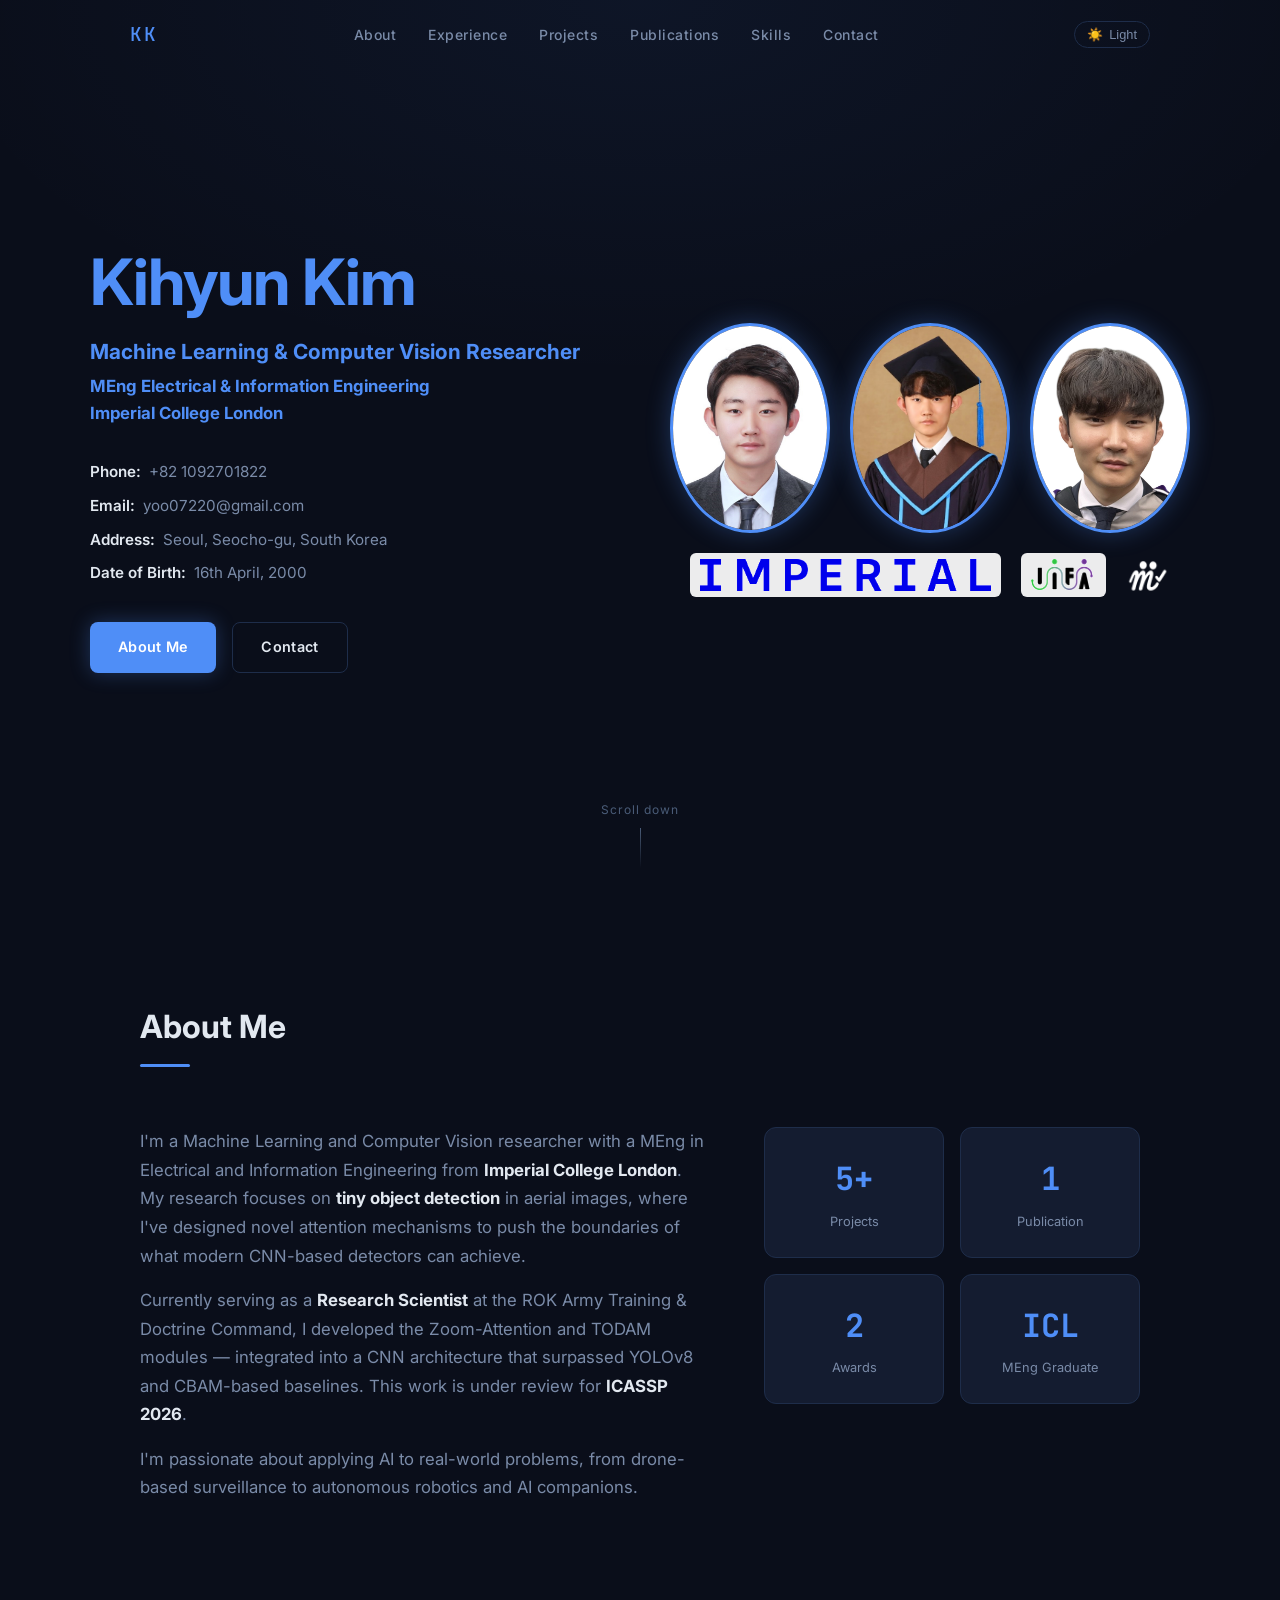
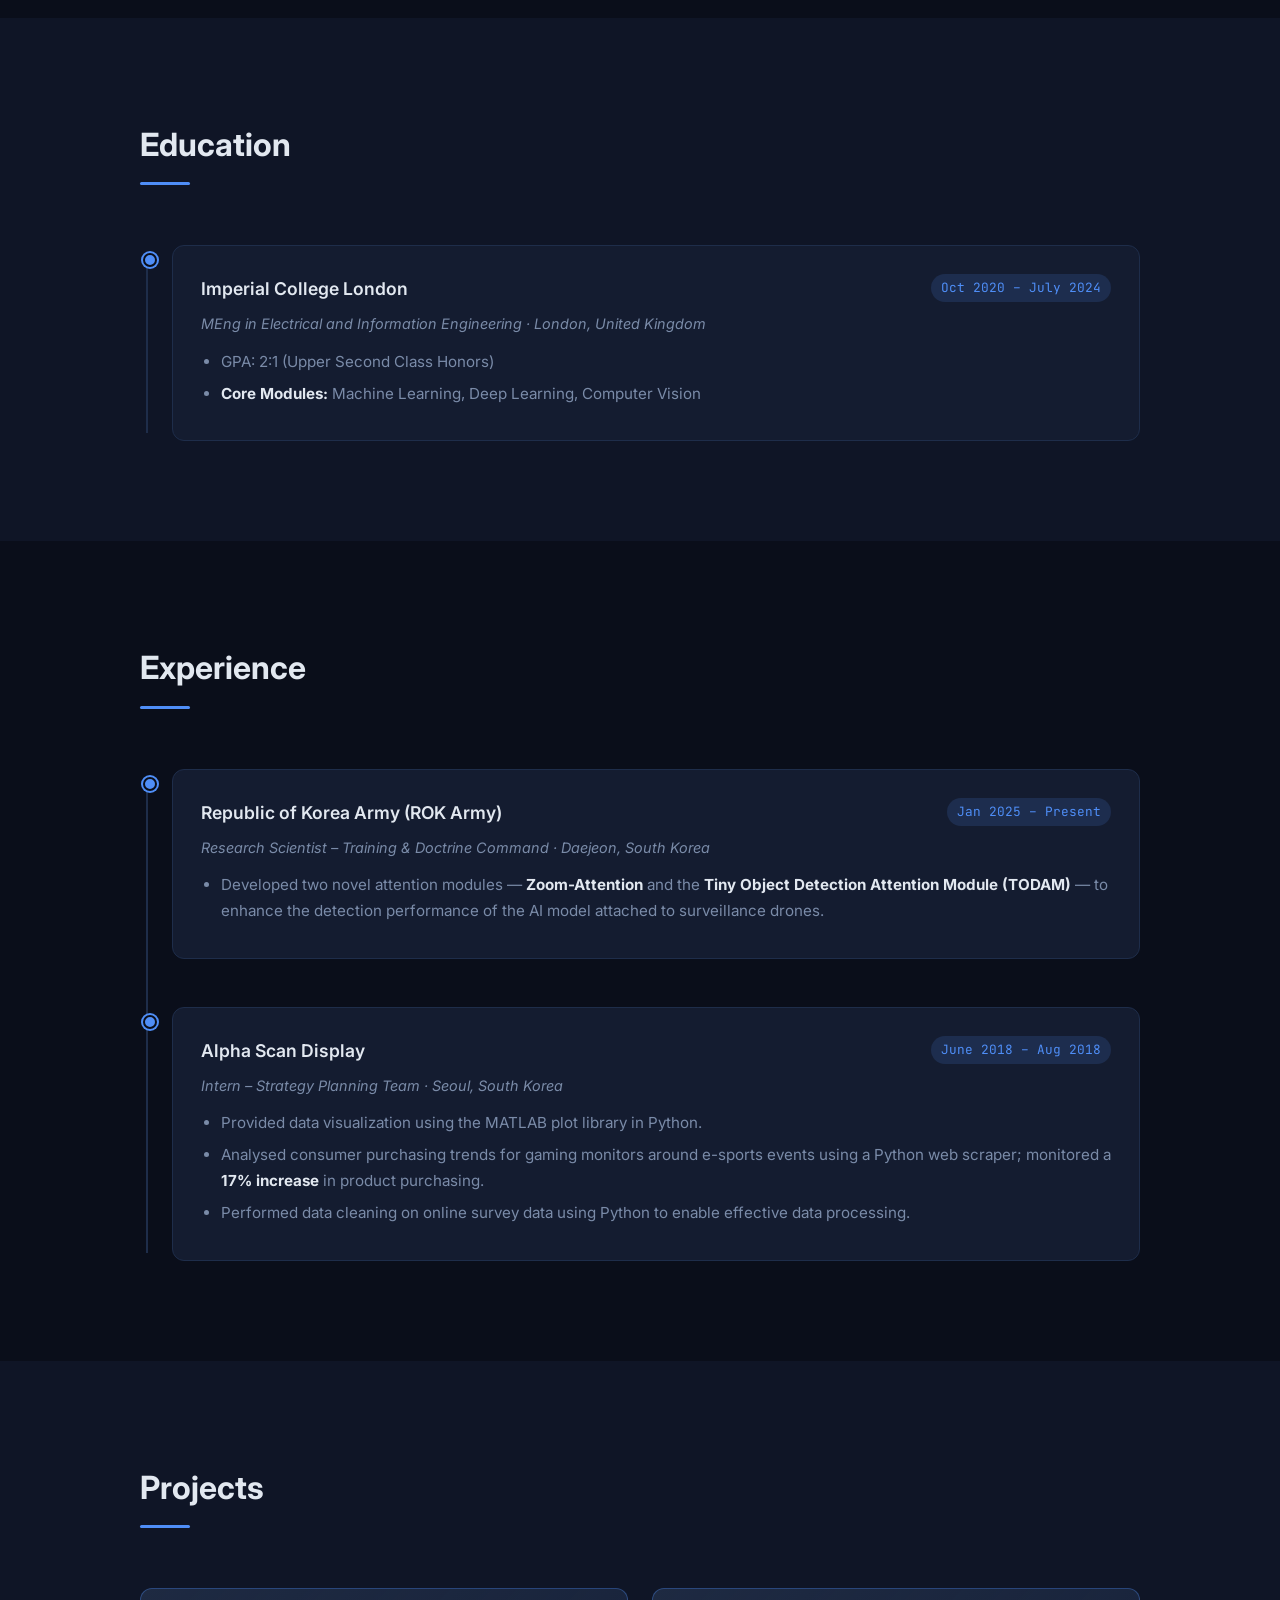
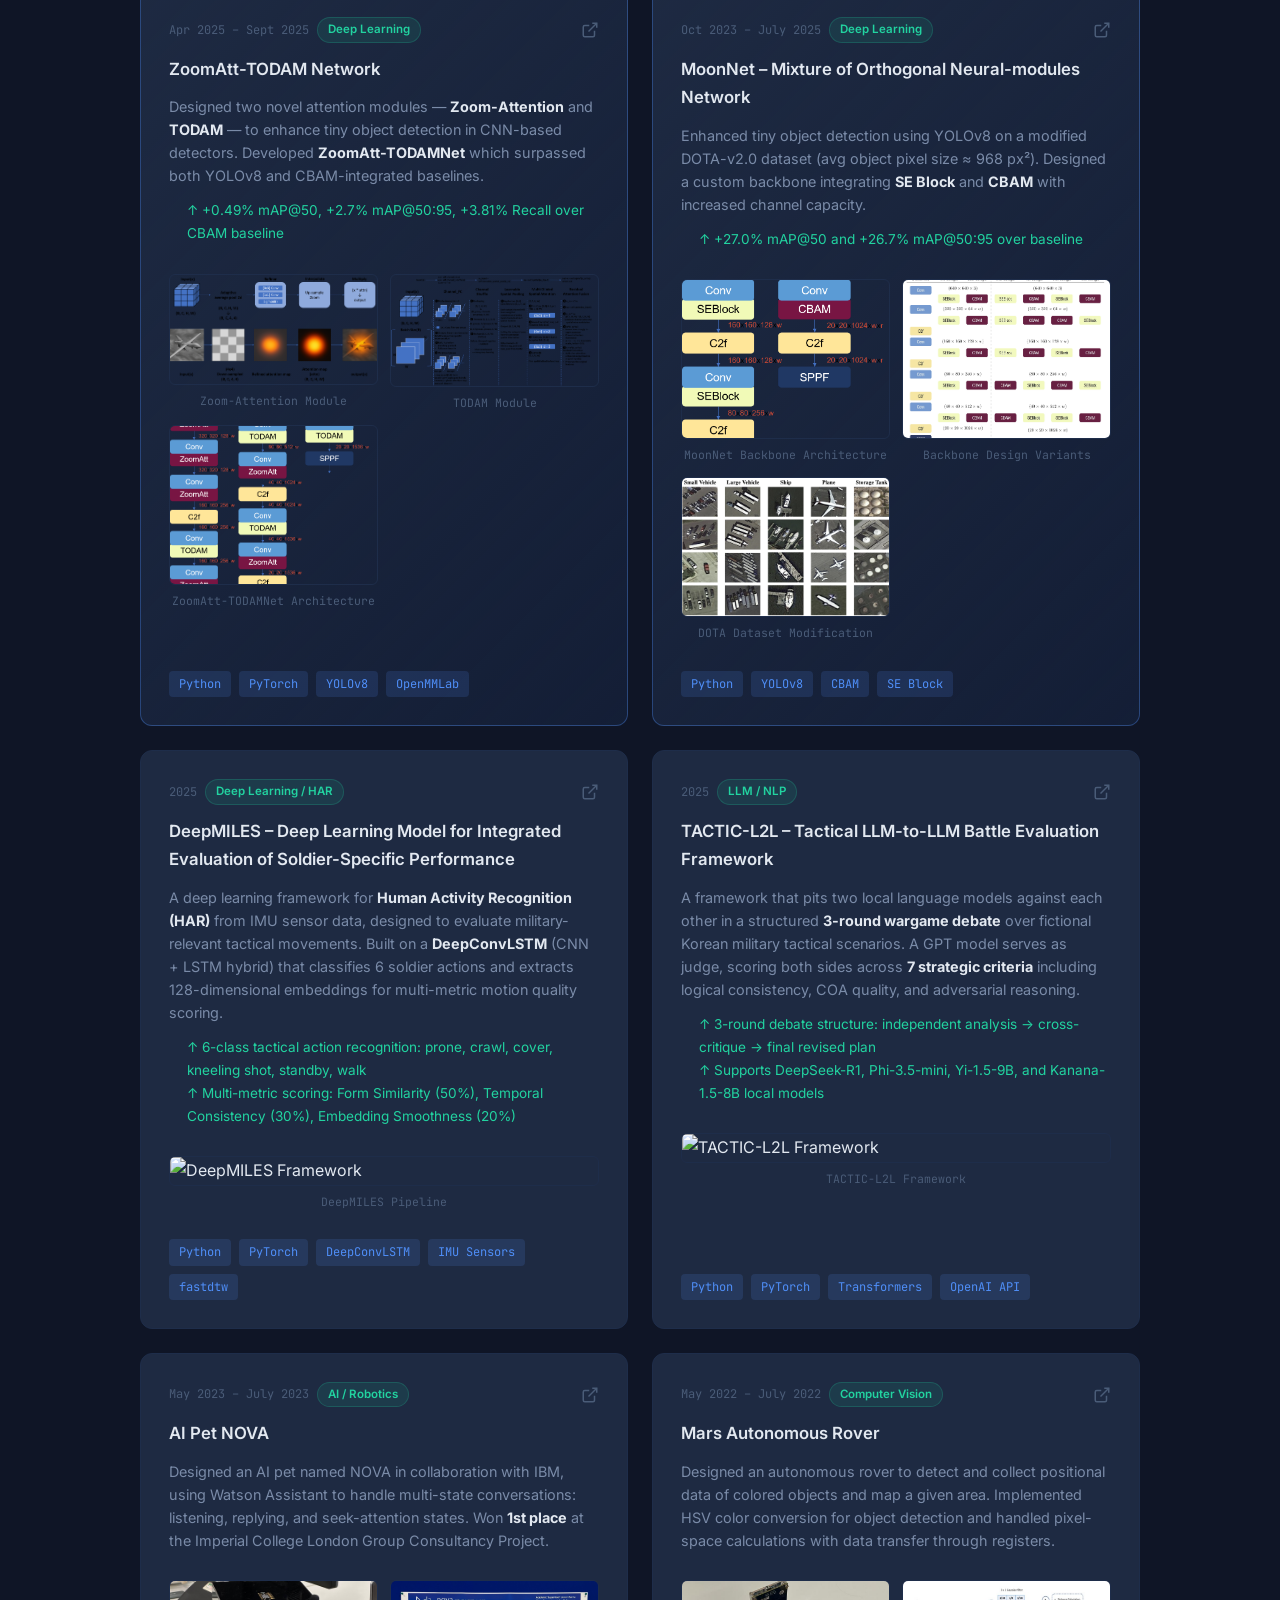
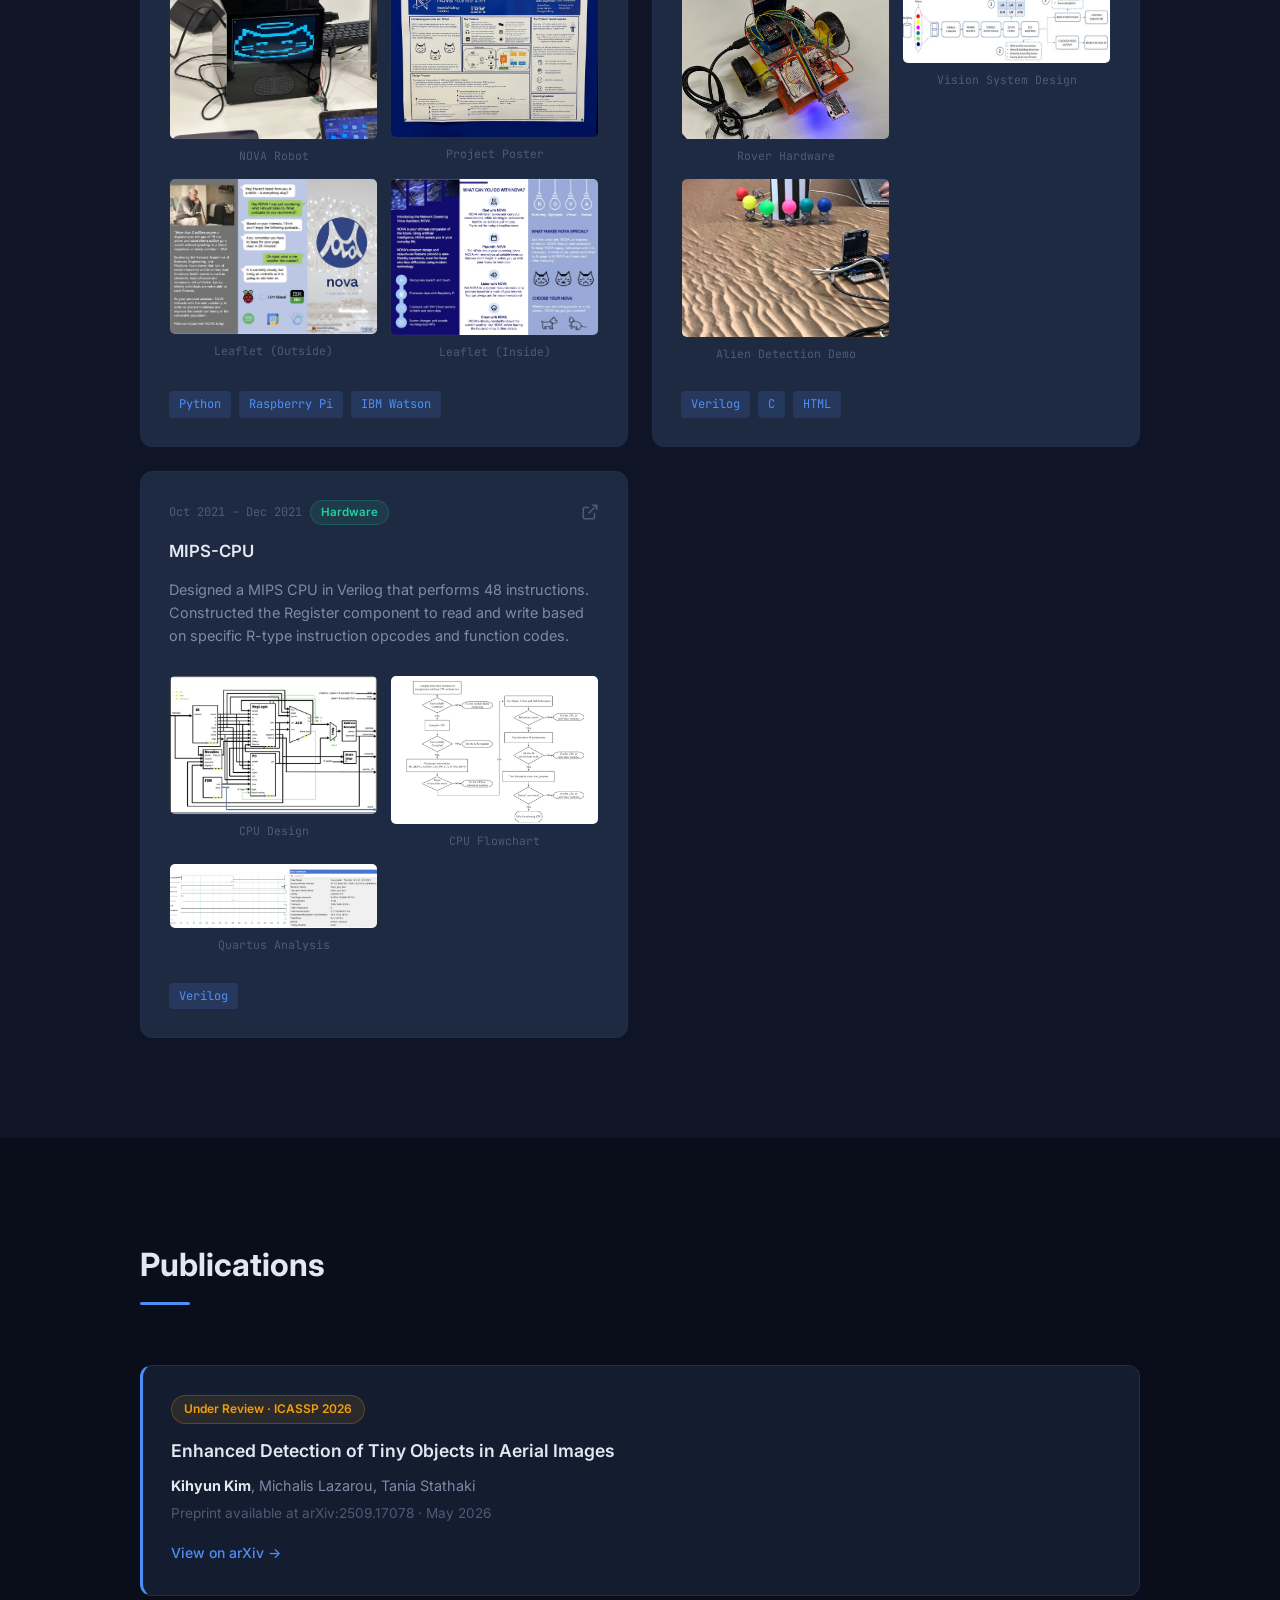
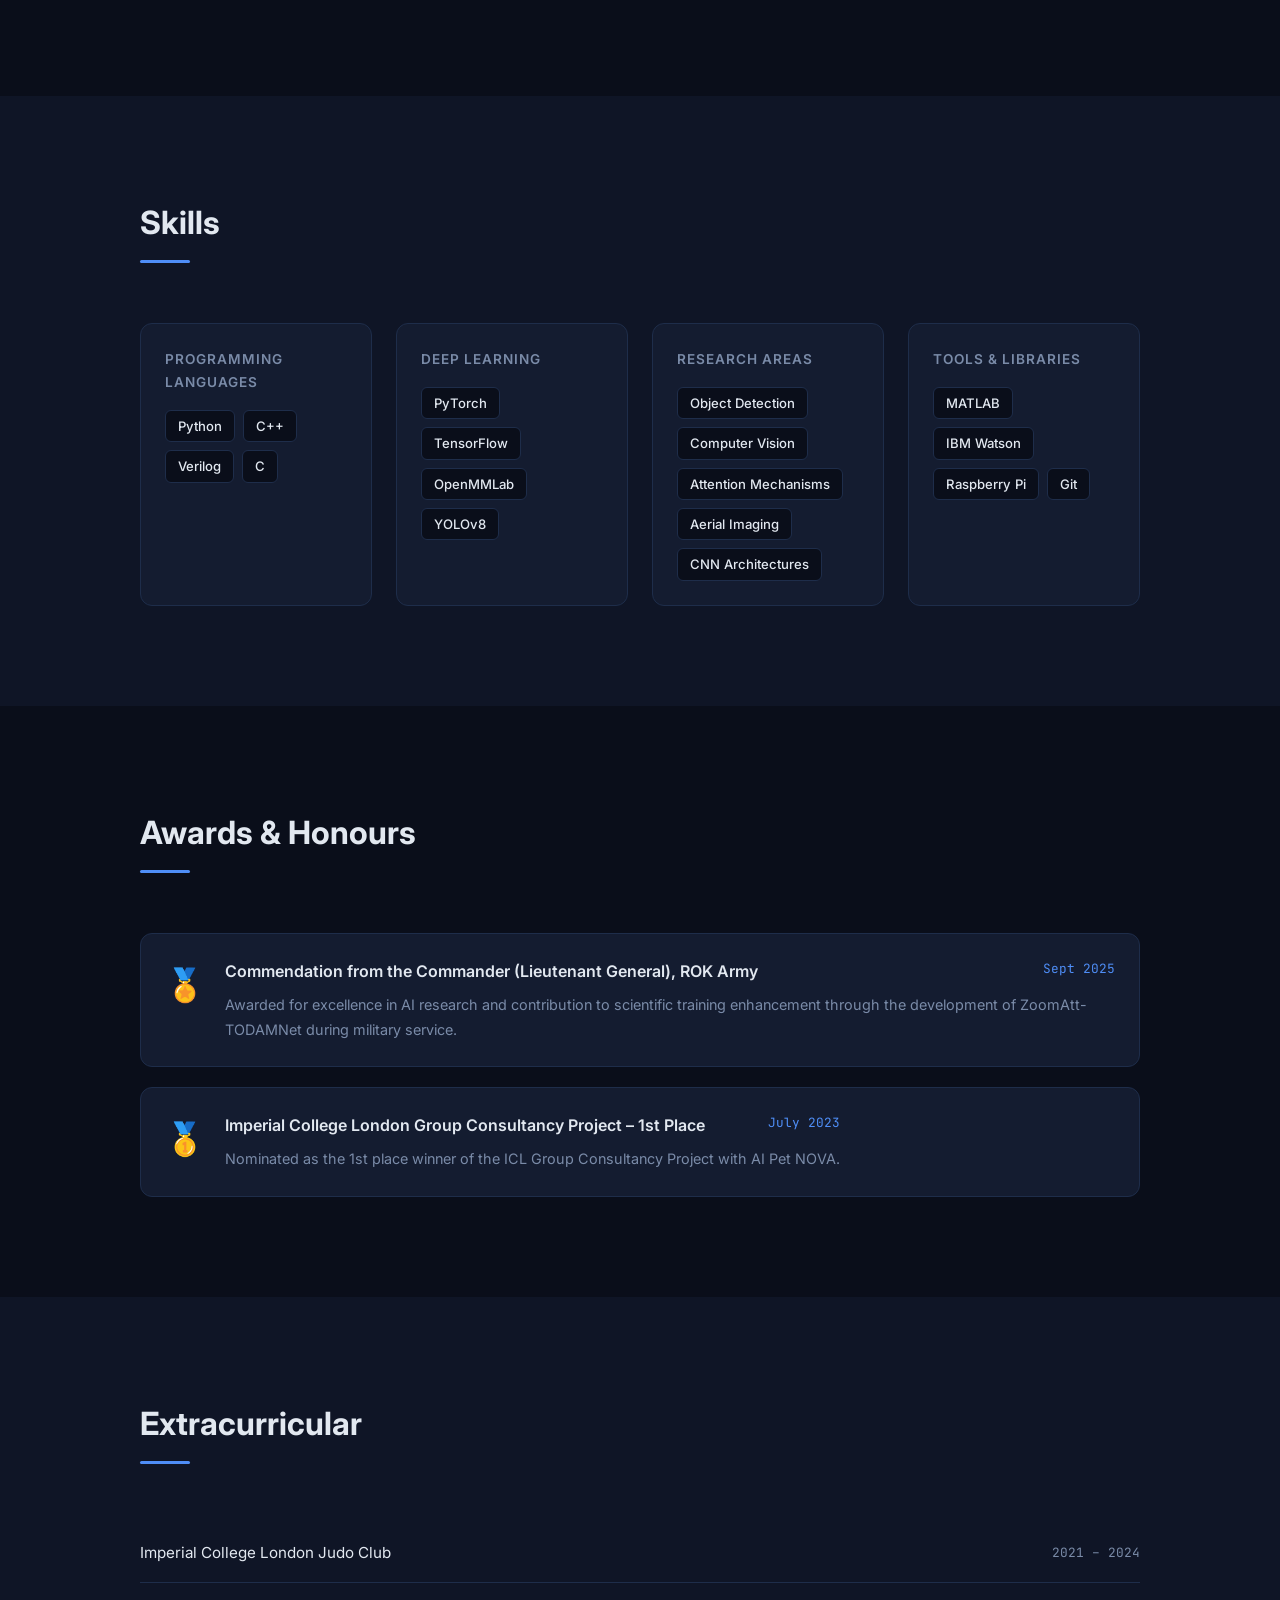
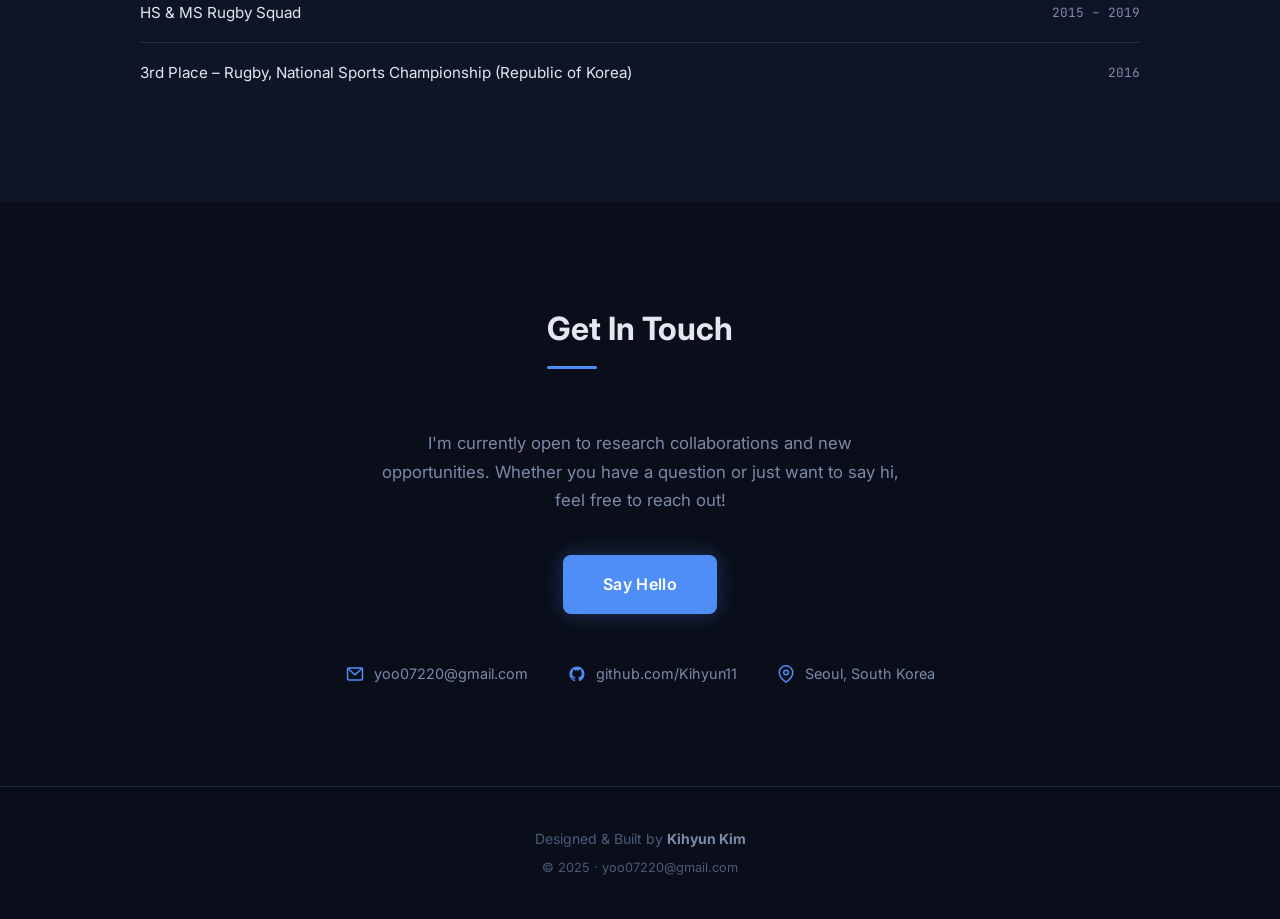
==== index.html @ c2798866 "Add light/dark mode toggle - Toggle button in navbar (☀️ Light / 🌙 Dark) - Light mode uses white/gre" ====
<!DOCTYPE html>
<html lang="en">
<head>
  <meta charset="UTF-8" />
  <meta name="viewport" content="width=device-width, initial-scale=1.0" />
  <title>Kihyun Kim – Portfolio</title>
  <link rel="stylesheet" href="style.css" />
  <link rel="preconnect" href="https://fonts.googleapis.com" />
  <link href="https://fonts.googleapis.com/css2?family=Inter:wght@300;400;500;600;700&family=JetBrains+Mono:wght@400;500&display=swap" rel="stylesheet" />
</head>
<body>

  <!-- Navigation -->
  <nav id="navbar">
    <div class="nav-inner">
      <span class="nav-logo">KK</span>
      <ul class="nav-links">
        <li><a href="#about">About</a></li>
        <li><a href="#experience">Experience</a></li>
        <li><a href="#projects">Projects</a></li>
        <li><a href="#publications">Publications</a></li>
        <li><a href="#skills">Skills</a></li>
        <li><a href="#contact">Contact</a></li>
      </ul>
      <button id="theme-toggle" aria-label="Toggle theme">
        <span id="theme-icon">☀️</span>
        <span id="theme-label">Light</span>
      </button>
    </div>
  </nav>

  <!-- Hero -->
  <section id="hero">
    <div class="hero-layout">
      <div class="hero-content">
        <h1 class="hero-name">Kihyun Kim</h1>
        <h2 class="hero-title">Machine Learning &amp; Computer Vision Researcher</h2>
        <p class="hero-role">MEng Electrical &amp; Information Engineering<br/>Imperial College London</p>
        <div class="hero-details">
          <div class="hero-detail-item">
            <span class="detail-label">Phone:</span>
            <span class="detail-value">+82 1092701822</span>
          </div>
          <div class="hero-detail-item">
            <span class="detail-label">Email:</span>
            <a href="mailto:yoo07220@gmail.com" class="detail-value detail-link">yoo07220@gmail.com</a>
          </div>
          <div class="hero-detail-item">
            <span class="detail-label">Address:</span>
            <span class="detail-value">Seoul, Seocho-gu, South Korea</span>
          </div>
          <div class="hero-detail-item">
            <span class="detail-label">Date of Birth:</span>
            <span class="detail-value">16th April, 2000</span>
          </div>
        </div>
        <div class="hero-links">
          <a href="#about" class="btn btn-primary">About Me</a>
          <a href="#contact" class="btn btn-outline">Contact</a>
        </div>
      </div>
      <div class="hero-image">
        <div class="photo-triangle">
          <div class="photo-row photo-top">
            <img src="figure/Kihyun%20Kim.jpg" alt="Kihyun Kim" class="profile-circle" />
            <img src="figure/kihyun_2.jpg" alt="Kihyun Kim" class="profile-circle" />
            <img src="figure/kihyun_3.jpg" alt="Kihyun Kim" class="profile-circle" />
          </div>
        </div>
        <div class="institution-logos">
          <img src="figure/logo/Imperial_College_London_new_logo.png" alt="Imperial College London" class="inst-logo inst-logo-imperial" />
          <img src="figure/logo/IIFA_logo.png" alt="IIFA" class="inst-logo inst-logo-imperial" />
          <img src="figure/logo/mutual_logo.png" alt="Mutual" class="inst-logo" />
        </div>
      </div>
    </div>
    <div class="hero-scroll">
      <span>Scroll down</span>
      <div class="scroll-arrow"></div>
    </div>
  </section>

  <!-- About -->
  <section id="about" class="section">
    <div class="container">
      <h2 class="section-title">About Me</h2>
      <div class="about-grid">
        <div class="about-text">
          <p>I'm a Machine Learning and Computer Vision researcher with a MEng in Electrical and Information Engineering from <strong>Imperial College London</strong>. My research focuses on <strong>tiny object detection</strong> in aerial images, where I've designed novel attention mechanisms to push the boundaries of what modern CNN-based detectors can achieve.</p>
          <p>Currently serving as a <strong>Research Scientist</strong> at the ROK Army Training &amp; Doctrine Command, I developed the Zoom-Attention and TODAM modules — integrated into a CNN architecture that surpassed YOLOv8 and CBAM-based baselines. This work is under review for <strong>ICASSP 2026</strong>.</p>
          <p>I'm passionate about applying AI to real-world problems, from drone-based surveillance to autonomous robotics and AI companions.</p>
        </div>
        <div class="about-stats">
          <div class="stat-card">
            <span class="stat-number">5+</span>
            <span class="stat-label">Projects</span>
          </div>
          <div class="stat-card">
            <span class="stat-number">1</span>
            <span class="stat-label">Publication</span>
          </div>
          <div class="stat-card">
            <span class="stat-number">2</span>
            <span class="stat-label">Awards</span>
          </div>
          <div class="stat-card">
            <span class="stat-number">ICL</span>
            <span class="stat-label">MEng Graduate</span>
          </div>
        </div>
      </div>
    </div>
  </section>

  <!-- Education -->
  <section id="education" class="section section-alt">
    <div class="container">
      <h2 class="section-title">Education</h2>
      <div class="timeline">
        <div class="timeline-item">
          <div class="timeline-dot"></div>
          <div class="timeline-content">
            <div class="timeline-header">
              <h3>Imperial College London</h3>
              <span class="timeline-date">Oct 2020 – July 2024</span>
            </div>
            <p class="timeline-subtitle">MEng in Electrical and Information Engineering · London, United Kingdom</p>
            <ul>
              <li>GPA: 2:1 (Upper Second Class Honors)</li>
              <li><strong>Core Modules:</strong> Machine Learning, Deep Learning, Computer Vision</li>
            </ul>
          </div>
        </div>
      </div>
    </div>
  </section>

  <!-- Experience -->
  <section id="experience" class="section">
    <div class="container">
      <h2 class="section-title">Experience</h2>
      <div class="timeline">

        <div class="timeline-item">
          <div class="timeline-dot"></div>
          <div class="timeline-content">
            <div class="timeline-header">
              <h3>Republic of Korea Army (ROK Army)</h3>
              <span class="timeline-date">Jan 2025 – Present</span>
            </div>
            <p class="timeline-subtitle">Research Scientist – Training &amp; Doctrine Command · Daejeon, South Korea</p>
            <ul>
              <li>Developed two novel attention modules — <strong>Zoom-Attention</strong> and the <strong>Tiny Object Detection Attention Module (TODAM)</strong> — to enhance the detection performance of the AI model attached to surveillance drones.</li>
            </ul>
          </div>
        </div>

        <div class="timeline-item">
          <div class="timeline-dot"></div>
          <div class="timeline-content">
            <div class="timeline-header">
              <h3>Alpha Scan Display</h3>
              <span class="timeline-date">June 2018 – Aug 2018</span>
            </div>
            <p class="timeline-subtitle">Intern – Strategy Planning Team · Seoul, South Korea</p>
            <ul>
              <li>Provided data visualization using the MATLAB plot library in Python.</li>
              <li>Analysed consumer purchasing trends for gaming monitors around e-sports events using a Python web scraper; monitored a <strong>17% increase</strong> in product purchasing.</li>
              <li>Performed data cleaning on online survey data using Python to enable effective data processing.</li>
            </ul>
          </div>
        </div>

      </div>
    </div>
  </section>

  <!-- Projects -->
  <section id="projects" class="section section-alt">
    <div class="container">
      <h2 class="section-title">Projects</h2>
      <div class="projects-grid">

        <div class="project-card featured">
          <div class="project-header">
            <div class="project-meta">
              <span class="project-date">Apr 2025 – Sept 2025</span>
              <span class="project-tag">Deep Learning</span>
            </div>
            <a href="https://github.com/Kihyun11/ZoomAtt-TODAMNet" target="_blank" rel="noopener" class="project-link">
              <svg viewBox="0 0 24 24" fill="none" stroke="currentColor" stroke-width="2"><path d="M18 13v6a2 2 0 01-2 2H5a2 2 0 01-2-2V8a2 2 0 012-2h6"/><polyline points="15 3 21 3 21 9"/><line x1="10" y1="14" x2="21" y2="3"/></svg>
            </a>
          </div>
          <h3>ZoomAtt-TODAM Network</h3>
          <p>Designed two novel attention modules — <strong>Zoom-Attention</strong> and <strong>TODAM</strong> — to enhance tiny object detection in CNN-based detectors. Developed <strong>ZoomAtt-TODAMNet</strong> which surpassed both YOLOv8 and CBAM-integrated baselines.</p>
          <ul class="project-highlights">
            <li>+0.49% mAP@50, +2.7% mAP@50:95, +3.81% Recall over CBAM baseline</li>
          </ul>
          <div class="project-figures">
            <figure>
              <img src="figure/ZoomAtt-TODAM/zoomatt_module.png" alt="Zoom-Attention Module" loading="lazy" />
              <figcaption>Zoom-Attention Module</figcaption>
            </figure>
            <figure>
              <img src="figure/ZoomAtt-TODAM/TODAM.png" alt="TODAM Module" loading="lazy" />
              <figcaption>TODAM Module</figcaption>
            </figure>
            <figure>
              <img src="figure/ZoomAtt-TODAM/zoomatt_TODAMNet.png" alt="ZoomAtt-TODAMNet Architecture" loading="lazy" />
              <figcaption>ZoomAtt-TODAMNet Architecture</figcaption>
            </figure>
          </div>
          <div class="tech-stack">
            <span>Python</span><span>PyTorch</span><span>YOLOv8</span><span>OpenMMLab</span>
          </div>
        </div>

        <div class="project-card featured">
          <div class="project-header">
            <div class="project-meta">
              <span class="project-date">Oct 2023 – July 2025</span>
              <span class="project-tag">Deep Learning</span>
            </div>
            <a href="https://github.com/Kihyun11/MoonNet" target="_blank" rel="noopener" class="project-link">
              <svg viewBox="0 0 24 24" fill="none" stroke="currentColor" stroke-width="2"><path d="M18 13v6a2 2 0 01-2 2H5a2 2 0 01-2-2V8a2 2 0 012-2h6"/><polyline points="15 3 21 3 21 9"/><line x1="10" y1="14" x2="21" y2="3"/></svg>
            </a>
          </div>
          <h3>MoonNet – Mixture of Orthogonal Neural-modules Network</h3>
          <p>Enhanced tiny object detection using YOLOv8 on a modified DOTA-v2.0 dataset (avg object pixel size ≈ 968 px²). Designed a custom backbone integrating <strong>SE Block</strong> and <strong>CBAM</strong> with increased channel capacity.</p>
          <ul class="project-highlights">
            <li>+27.0% mAP@50 and +26.7% mAP@50:95 over baseline</li>
          </ul>
          <div class="project-figures">
            <figure>
              <img src="figure/MoonNet/MoonNet_backbone.png" alt="MoonNet Backbone Architecture" loading="lazy" />
              <figcaption>MoonNet Backbone Architecture</figcaption>
            </figure>
            <figure>
              <img src="figure/MoonNet/backbone_designs.png" alt="Backbone Design Variants" loading="lazy" />
              <figcaption>Backbone Design Variants</figcaption>
            </figure>
            <figure>
              <img src="figure/MoonNet/DOTA_modification.png" alt="DOTA Dataset Modification" loading="lazy" />
              <figcaption>DOTA Dataset Modification</figcaption>
            </figure>
          </div>
          <div class="tech-stack">
            <span>Python</span><span>YOLOv8</span><span>CBAM</span><span>SE Block</span>
          </div>
        </div>

        <div class="project-card">
          <div class="project-header">
            <div class="project-meta">
              <span class="project-date">2025</span>
              <span class="project-tag">Deep Learning / HAR</span>
            </div>
            <a href="https://github.com/Kihyun11/DeepMILES" target="_blank" rel="noopener" class="project-link">
              <svg viewBox="0 0 24 24" fill="none" stroke="currentColor" stroke-width="2"><path d="M18 13v6a2 2 0 01-2 2H5a2 2 0 01-2-2V8a2 2 0 012-2h6"/><polyline points="15 3 21 3 21 9"/><line x1="10" y1="14" x2="21" y2="3"/></svg>
            </a>
          </div>
          <h3>DeepMILES – Deep Learning Model for Integrated Evaluation of Soldier-Specific Performance</h3>
          <p>A deep learning framework for <strong>Human Activity Recognition (HAR)</strong> from IMU sensor data, designed to evaluate military-relevant tactical movements. Built on a <strong>DeepConvLSTM</strong> (CNN + LSTM hybrid) that classifies 6 soldier actions and extracts 128-dimensional embeddings for multi-metric motion quality scoring.</p>
          <ul class="project-highlights">
            <li>6-class tactical action recognition: prone, crawl, cover, kneeling shot, standby, walk</li>
            <li>Multi-metric scoring: Form Similarity (50%), Temporal Consistency (30%), Embedding Smoothness (20%)</li>
          </ul>
          <div class="project-figures">
            <figure>
              <img src="https://raw.githubusercontent.com/Kihyun11/DeepMILES/main/figure/DeepMILES_framework.jpg" alt="DeepMILES Framework" loading="lazy" />
              <figcaption>DeepMILES Pipeline</figcaption>
            </figure>
          </div>
          <div class="tech-stack">
            <span>Python</span><span>PyTorch</span><span>DeepConvLSTM</span><span>IMU Sensors</span><span>fastdtw</span>
          </div>
        </div>

        <div class="project-card">
          <div class="project-header">
            <div class="project-meta">
              <span class="project-date">2025</span>
              <span class="project-tag">LLM / NLP</span>
            </div>
            <a href="https://github.com/Kihyun11/TACTIC-L2L" target="_blank" rel="noopener" class="project-link">
              <svg viewBox="0 0 24 24" fill="none" stroke="currentColor" stroke-width="2"><path d="M18 13v6a2 2 0 01-2 2H5a2 2 0 01-2-2V8a2 2 0 012-2h6"/><polyline points="15 3 21 3 21 9"/><line x1="10" y1="14" x2="21" y2="3"/></svg>
            </a>
          </div>
          <h3>TACTIC-L2L – Tactical LLM-to-LLM Battle Evaluation Framework</h3>
          <p>A framework that pits two local language models against each other in a structured <strong>3-round wargame debate</strong> over fictional Korean military tactical scenarios. A GPT model serves as judge, scoring both sides across <strong>7 strategic criteria</strong> including logical consistency, COA quality, and adversarial reasoning.</p>
          <ul class="project-highlights">
            <li>3-round debate structure: independent analysis → cross-critique → final revised plan</li>
            <li>Supports DeepSeek-R1, Phi-3.5-mini, Yi-1.5-9B, and Kanana-1.5-8B local models</li>
          </ul>
          <div class="project-figures">
            <figure>
              <img src="https://raw.githubusercontent.com/Kihyun11/TACTIC-L2L/main/figure/TACTIC-L2L%20framework.png" alt="TACTIC-L2L Framework" loading="lazy" />
              <figcaption>TACTIC-L2L Framework</figcaption>
            </figure>
          </div>
          <div class="tech-stack">
            <span>Python</span><span>PyTorch</span><span>Transformers</span><span>OpenAI API</span>
          </div>
        </div>

        <div class="project-card">
          <div class="project-header">
            <div class="project-meta">
              <span class="project-date">May 2023 – July 2023</span>
              <span class="project-tag">AI / Robotics</span>
            </div>
            <a href="https://github.com/Kihyun11/AI-PET-NOVA" target="_blank" rel="noopener" class="project-link">
              <svg viewBox="0 0 24 24" fill="none" stroke="currentColor" stroke-width="2"><path d="M18 13v6a2 2 0 01-2 2H5a2 2 0 01-2-2V8a2 2 0 012-2h6"/><polyline points="15 3 21 3 21 9"/><line x1="10" y1="14" x2="21" y2="3"/></svg>
            </a>
          </div>
          <h3>AI Pet NOVA</h3>
          <p>Designed an AI pet named NOVA in collaboration with IBM, using Watson Assistant to handle multi-state conversations: listening, replying, and seek-attention states. Won <strong>1st place</strong> at the Imperial College London Group Consultancy Project.</p>
          <div class="project-figures">
            <figure>
              <img src="figure/AI-Pet-NOVA/nova_frame3.jpg" alt="NOVA Robot" loading="lazy" />
              <figcaption>NOVA Robot</figcaption>
            </figure>
            <figure>
              <img src="figure/AI-Pet-NOVA/nova_poster.jpg" alt="Project Poster" loading="lazy" />
              <figcaption>Project Poster</figcaption>
            </figure>
            <figure>
              <img src="figure/AI-Pet-NOVA/nova_leaflet_outside.jpg" alt="Leaflet (Outside)" loading="lazy" />
              <figcaption>Leaflet (Outside)</figcaption>
            </figure>
            <figure>
              <img src="figure/AI-Pet-NOVA/nova_leaflet_inside.jpg" alt="Leaflet (Inside)" loading="lazy" />
              <figcaption>Leaflet (Inside)</figcaption>
            </figure>
          </div>
          <div class="tech-stack">
            <span>Python</span><span>Raspberry Pi</span><span>IBM Watson</span>
          </div>
        </div>

        <div class="project-card">
          <div class="project-header">
            <div class="project-meta">
              <span class="project-date">May 2022 – July 2022</span>
              <span class="project-tag">Computer Vision</span>
            </div>
            <a href="https://github.com/Kihyun11/MARS-ROVER" target="_blank" rel="noopener" class="project-link">
              <svg viewBox="0 0 24 24" fill="none" stroke="currentColor" stroke-width="2"><path d="M18 13v6a2 2 0 01-2 2H5a2 2 0 01-2-2V8a2 2 0 012-2h6"/><polyline points="15 3 21 3 21 9"/><line x1="10" y1="14" x2="21" y2="3"/></svg>
            </a>
          </div>
          <h3>Mars Autonomous Rover</h3>
          <p>Designed an autonomous rover to detect and collect positional data of colored objects and map a given area. Implemented HSV color conversion for object detection and handled pixel-space calculations with data transfer through registers.</p>
          <div class="project-figures">
            <figure>
              <img src="figure/Mars-Autonomous-Rover/mars_rover_pic.jpg" alt="Rover Hardware" loading="lazy" />
              <figcaption>Rover Hardware</figcaption>
            </figure>
            <figure>
              <img src="figure/Mars-Autonomous-Rover/mars_rover_vision_design.jpg" alt="Vision System Design" loading="lazy" />
              <figcaption>Vision System Design</figcaption>
            </figure>
            <figure>
              <img src="figure/Mars-Autonomous-Rover/mars_rover_alien.jpg" alt="Alien Detection Demo" loading="lazy" />
              <figcaption>Alien Detection Demo</figcaption>
            </figure>
          </div>
          <div class="tech-stack">
            <span>Verilog</span><span>C</span><span>HTML</span>
          </div>
        </div>

        <div class="project-card">
          <div class="project-header">
            <div class="project-meta">
              <span class="project-date">Oct 2021 – Dec 2021</span>
              <span class="project-tag">Hardware</span>
            </div>
            <a href="https://github.com/Kihyun11/MIPS-CPU" target="_blank" rel="noopener" class="project-link">
              <svg viewBox="0 0 24 24" fill="none" stroke="currentColor" stroke-width="2"><path d="M18 13v6a2 2 0 01-2 2H5a2 2 0 01-2-2V8a2 2 0 012-2h6"/><polyline points="15 3 21 3 21 9"/><line x1="10" y1="14" x2="21" y2="3"/></svg>
            </a>
          </div>
          <h3>MIPS-CPU</h3>
          <p>Designed a MIPS CPU in Verilog that performs 48 instructions. Constructed the Register component to read and write based on specific R-type instruction opcodes and function codes.</p>
          <div class="project-figures">
            <figure>
              <img src="figure/MIPS-CPU/mips_cpu.jpg" alt="CPU Design" loading="lazy" />
              <figcaption>CPU Design</figcaption>
            </figure>
            <figure>
              <img src="figure/MIPS-CPU/mips_cpu_flowchart.jpg" alt="CPU Flowchart" loading="lazy" />
              <figcaption>CPU Flowchart</figcaption>
            </figure>
            <figure>
              <img src="figure/MIPS-CPU/quartus_analysis.jpg" alt="Quartus Analysis" loading="lazy" />
              <figcaption>Quartus Analysis</figcaption>
            </figure>
          </div>
          <div class="tech-stack">
            <span>Verilog</span>
          </div>
        </div>

      </div>
    </div>
  </section>

  <!-- Publications -->
  <section id="publications" class="section">
    <div class="container">
      <h2 class="section-title">Publications</h2>
      <div class="pub-list">
        <div class="pub-card">
          <div class="pub-badge">Under Review · ICASSP 2026</div>
          <h3 class="pub-title">Enhanced Detection of Tiny Objects in Aerial Images</h3>
          <p class="pub-authors"><strong>Kihyun Kim</strong>, Michalis Lazarou, Tania Stathaki</p>
          <p class="pub-venue">Preprint available at arXiv:2509.17078 · May 2026</p>
          <a href="https://arxiv.org/abs/2509.17078" target="_blank" rel="noopener" class="pub-link">View on arXiv →</a>
        </div>
      </div>
    </div>
  </section>

  <!-- Skills -->
  <section id="skills" class="section section-alt">
    <div class="container">
      <h2 class="section-title">Skills</h2>
      <div class="skills-grid">
        <div class="skills-group">
          <h3>Programming Languages</h3>
          <div class="skill-tags">
            <span>Python</span>
            <span>C++</span>
            <span>Verilog</span>
            <span>C</span>
          </div>
        </div>
        <div class="skills-group">
          <h3>Deep Learning</h3>
          <div class="skill-tags">
            <span>PyTorch</span>
            <span>TensorFlow</span>
            <span>OpenMMLab</span>
            <span>YOLOv8</span>
          </div>
        </div>
        <div class="skills-group">
          <h3>Research Areas</h3>
          <div class="skill-tags">
            <span>Object Detection</span>
            <span>Computer Vision</span>
            <span>Attention Mechanisms</span>
            <span>Aerial Imaging</span>
            <span>CNN Architectures</span>
          </div>
        </div>
        <div class="skills-group">
          <h3>Tools &amp; Libraries</h3>
          <div class="skill-tags">
            <span>MATLAB</span>
            <span>IBM Watson</span>
            <span>Raspberry Pi</span>
            <span>Git</span>
          </div>
        </div>
      </div>
    </div>
  </section>

  <!-- Awards -->
  <section id="awards" class="section">
    <div class="container">
      <h2 class="section-title">Awards &amp; Honours</h2>
      <div class="awards-list">
        <div class="award-card">
          <div class="award-icon">🏅</div>
          <div class="award-body">
            <div class="award-header">
              <h3>Commendation from the Commander (Lieutenant General), ROK Army</h3>
              <span class="award-date">Sept 2025</span>
            </div>
            <p>Awarded for excellence in AI research and contribution to scientific training enhancement through the development of ZoomAtt-TODAMNet during military service.</p>
          </div>
        </div>
        <div class="award-card">
          <div class="award-icon">🥇</div>
          <div class="award-body">
            <div class="award-header">
              <h3>Imperial College London Group Consultancy Project – 1st Place</h3>
              <span class="award-date">July 2023</span>
            </div>
            <p>Nominated as the 1st place winner of the ICL Group Consultancy Project with AI Pet NOVA.</p>
          </div>
        </div>
      </div>
    </div>
  </section>

  <!-- Extracurricular -->
  <section id="extra" class="section section-alt">
    <div class="container">
      <h2 class="section-title">Extracurricular</h2>
      <div class="extra-list">
        <div class="extra-item">
          <span class="extra-name">Imperial College London Judo Club</span>
          <span class="extra-date">2021 – 2024</span>
        </div>
        <div class="extra-item">
          <span class="extra-name">HS &amp; MS Rugby Squad</span>
          <span class="extra-date">2015 – 2019</span>
        </div>
        <div class="extra-item">
          <span class="extra-name">3rd Place – Rugby, National Sports Championship (Republic of Korea)</span>
          <span class="extra-date">2016</span>
        </div>
      </div>
    </div>
  </section>

  <!-- Contact -->
  <section id="contact" class="section">
    <div class="container contact-container">
      <h2 class="section-title">Get In Touch</h2>
      <p class="contact-desc">I'm currently open to research collaborations and new opportunities. Whether you have a question or just want to say hi, feel free to reach out!</p>
      <a href="mailto:yoo07220@gmail.com" class="btn btn-primary btn-large">Say Hello</a>
      <div class="contact-details">
        <div class="contact-item">
          <svg viewBox="0 0 24 24" fill="none" stroke="currentColor" stroke-width="2"><rect x="2" y="4" width="20" height="16" rx="2"/><polyline points="2,4 12,13 22,4"/></svg>
          <a href="mailto:yoo07220@gmail.com">yoo07220@gmail.com</a>
        </div>
        <div class="contact-item">
          <svg viewBox="0 0 24 24" fill="currentColor"><path d="M12 2C6.477 2 2 6.484 2 12.017c0 4.425 2.865 8.18 6.839 9.504.5.092.682-.217.682-.483 0-.237-.008-.868-.013-1.703-2.782.605-3.369-1.343-3.369-1.343-.454-1.158-1.11-1.466-1.11-1.466-.908-.62.069-.608.069-.608 1.003.07 1.531 1.032 1.531 1.032.892 1.53 2.341 1.088 2.91.832.092-.647.35-1.088.636-1.338-2.22-.253-4.555-1.113-4.555-4.951 0-1.093.39-1.988 1.029-2.688-.103-.253-.446-1.272.098-2.65 0 0 .84-.27 2.75 1.026A9.564 9.564 0 0112 6.844c.85.004 1.705.115 2.504.337 1.909-1.296 2.747-1.027 2.747-1.027.546 1.379.202 2.398.1 2.651.64.7 1.028 1.595 1.028 2.688 0 3.848-2.339 4.695-4.566 4.943.359.309.678.92.678 1.855 0 1.338-.012 2.419-.012 2.747 0 .268.18.58.688.482A10.019 10.019 0 0022 12.017C22 6.484 17.522 2 12 2z"/></svg>
          <a href="https://github.com/Kihyun11" target="_blank" rel="noopener">github.com/Kihyun11</a>
        </div>
        <div class="contact-item">
          <svg viewBox="0 0 24 24" fill="none" stroke="currentColor" stroke-width="2"><path d="M21 10c0 7-9 13-9 13s-9-6-9-13a9 9 0 0118 0z"/><circle cx="12" cy="10" r="3"/></svg>
          <span>Seoul, South Korea</span>
        </div>
      </div>
    </div>
  </section>

  <!-- Lightbox -->
  <div id="lightbox">
    <button id="lightbox-close" aria-label="Close">&times;</button>
    <img id="lightbox-img" src="" alt="" />
    <span id="lightbox-caption"></span>
  </div>

  <!-- Footer -->
  <footer>
    <p>Designed &amp; Built by <strong>Kihyun Kim</strong></p>
    <p class="footer-sub">© 2025 · yoo07220@gmail.com</p>
  </footer>

  <script>
    // Theme toggle
    const themeToggle = document.getElementById('theme-toggle');
    const themeIcon = document.getElementById('theme-icon');
    const themeLabel = document.getElementById('theme-label');

    const applyTheme = (isLight) => {
      document.body.classList.toggle('light-mode', isLight);
      themeIcon.textContent = isLight ? '🌙' : '☀️';
      themeLabel.textContent = isLight ? 'Dark' : 'Light';
    };

    const savedTheme = localStorage.getItem('theme');
    applyTheme(savedTheme === 'light');

    themeToggle.addEventListener('click', () => {
      const isLight = !document.body.classList.contains('light-mode');
      applyTheme(isLight);
      localStorage.setItem('theme', isLight ? 'light' : 'dark');
    });

    // Navbar scroll effect
    const navbar = document.getElementById('navbar');
    window.addEventListener('scroll', () => {
      navbar.classList.toggle('scrolled', window.scrollY > 50);
    });

    // Smooth scroll for nav links
    document.querySelectorAll('a[href^="#"]').forEach(anchor => {
      anchor.addEventListener('click', e => {
        e.preventDefault();
        const target = document.querySelector(anchor.getAttribute('href'));
        if (target) target.scrollIntoView({ behavior: 'smooth', block: 'start' });
      });
    });

    // Intersection observer for fade-in animations
    const observer = new IntersectionObserver(entries => {
      entries.forEach(entry => {
        if (entry.isIntersecting) {
          entry.target.classList.add('visible');
        }
      });
    }, { threshold: 0.1 });

    document.querySelectorAll('.timeline-item, .project-card, .pub-card, .award-card, .skills-group').forEach(el => {
      observer.observe(el);
    });

    // Lightbox
    const lightbox = document.getElementById('lightbox');
    const lightboxImg = document.getElementById('lightbox-img');
    const lightboxCaption = document.getElementById('lightbox-caption');

    document.querySelectorAll('.project-figures img').forEach(img => {
      img.addEventListener('click', () => {
        lightboxImg.src = img.src;
        lightboxImg.alt = img.alt;
        lightboxCaption.textContent = img.closest('figure')?.querySelector('figcaption')?.textContent || '';
        lightbox.classList.add('active');
        document.body.style.overflow = 'hidden';
      });
    });

    const closeLightbox = () => {
      lightbox.classList.remove('active');
      document.body.style.overflow = '';
    };

    document.getElementById('lightbox-close').addEventListener('click', closeLightbox);
    lightbox.addEventListener('click', e => { if (e.target === lightbox) closeLightbox(); });
    document.addEventListener('keydown', e => { if (e.key === 'Escape') closeLightbox(); });
  </script>

</body>
</html>
---- style.css ----
/* =============================================
   RESET & BASE
   ============================================= */
*, *::before, *::after {
  box-sizing: border-box;
  margin: 0;
  padding: 0;
}

:root {
  --bg: #0a0e1a;
  --bg-alt: #0f1526;
  --surface: #141c30;
  --surface-hover: #1a2440;
  --border: #1e2d4a;
  --accent: #4f8ef7;
  --accent-dim: rgba(79, 142, 247, 0.15);
  --accent-glow: rgba(79, 142, 247, 0.3);
  --text: #e2e8f0;
  --text-muted: #7a8ba8;
  --text-dim: #4a5c78;
  --green: #22d3a0;
  --font: 'Inter', system-ui, sans-serif;
  --mono: 'JetBrains Mono', monospace;
  --radius: 12px;
  --shadow: 0 4px 24px rgba(0,0,0,0.4);
  --transition: 0.25s ease;
}

body.light-mode {
  --bg: #f5f7fa;
  --bg-alt: #eef1f6;
  --surface: #ffffff;
  --surface-hover: #e8edf5;
  --border: #d0d8e8;
  --accent: #2563eb;
  --accent-dim: rgba(37, 99, 235, 0.1);
  --accent-glow: rgba(37, 99, 235, 0.2);
  --text: #1a202c;
  --text-muted: #4a5568;
  --text-dim: #a0aec0;
  --shadow: 0 4px 24px rgba(0,0,0,0.1);
}

html {
  scroll-behavior: smooth;
  scroll-padding-top: 70px;
}

body {
  background-color: var(--bg);
  color: var(--text);
  font-family: var(--font);
  font-size: 16px;
  line-height: 1.7;
  -webkit-font-smoothing: antialiased;
}

a {
  color: var(--accent);
  text-decoration: none;
  transition: color var(--transition);
}
a:hover { color: #7ab0ff; }

/* =============================================
   NAVBAR
   ============================================= */
#navbar {
  position: fixed;
  top: 0;
  left: 0;
  right: 0;
  z-index: 1000;
  padding: 18px 0;
  transition: all var(--transition);
}

#navbar.scrolled {
  background: rgba(10, 14, 26, 0.92);
  backdrop-filter: blur(12px);
  -webkit-backdrop-filter: blur(12px);
  border-bottom: 1px solid var(--border);
  padding: 12px 0;
  box-shadow: 0 2px 20px rgba(0,0,0,0.3);
}

body.light-mode #navbar.scrolled {
  background: rgba(245, 247, 250, 0.92);
}

/* Theme toggle button */
#theme-toggle {
  background: none;
  border: 1px solid var(--border);
  color: var(--text-muted);
  border-radius: 20px;
  padding: 5px 12px;
  font-size: 0.8rem;
  cursor: pointer;
  display: flex;
  align-items: center;
  gap: 6px;
  transition: all var(--transition);
  white-space: nowrap;
}
#theme-toggle:hover {
  border-color: var(--accent);
  color: var(--accent);
}

.nav-inner {
  max-width: 1100px;
  margin: 0 auto;
  padding: 0 40px;
  display: flex;
  align-items: center;
  justify-content: space-between;
}

.nav-logo {
  font-family: var(--mono);
  font-size: 1.2rem;
  font-weight: 500;
  color: var(--accent);
  letter-spacing: 2px;
}

.nav-links {
  list-style: none;
  display: flex;
  gap: 32px;
}

.nav-links a {
  font-size: 0.875rem;
  font-weight: 500;
  color: var(--text-muted);
  letter-spacing: 0.5px;
  transition: color var(--transition);
}
.nav-links a:hover { color: var(--accent); }

/* =============================================
   HERO
   ============================================= */
#hero {
  min-height: 100vh;
  display: flex;
  flex-direction: column;
  align-items: center;
  justify-content: center;
  padding: 100px 60px 80px;
  position: relative;
  background: radial-gradient(ellipse 80% 60% at 50% 0%, rgba(79,142,247,0.06) 0%, transparent 70%);
}

.hero-layout {
  display: flex;
  align-items: center;
  gap: 80px;
  max-width: 1100px;
  width: 100%;
}

.hero-content {
  flex: 1;
}

.hero-image {
  flex-shrink: 0;
}

.photo-triangle {
  display: flex;
  flex-direction: column;
  align-items: center;
  gap: 20px;
}

.photo-row {
  display: flex;
  gap: 20px;
  justify-content: center;
}

.profile-circle {
  width: 160px;
  height: 210px;
  border-radius: 50%;
  object-fit: cover;
  object-position: center top;
  border: 3px solid var(--accent);
  box-shadow: 0 0 24px var(--accent-glow);
  transition: transform var(--transition), box-shadow var(--transition);
}

.profile-circle:hover {
  transform: scale(1.05);
  box-shadow: 0 0 36px var(--accent-glow);
}


.institution-logos {
  display: flex;
  justify-content: center;
  align-items: center;
  gap: 20px;
  margin-top: 20px;
}

.inst-logo {
  height: 44px;
  width: auto;
  object-fit: contain;
  filter: brightness(1.15);
}

.inst-logo-imperial {
  background: rgba(255, 255, 255, 0.92);
  padding: 6px 10px;
  border-radius: 6px;
}

.hero-name {
  font-size: clamp(2.8rem, 5vw, 4.5rem);
  font-weight: 700;
  letter-spacing: -1px;
  line-height: 1.1;
  color: var(--accent);
  margin-bottom: 16px;
}

.hero-title {
  font-size: clamp(1rem, 2vw, 1.3rem);
  font-weight: 700;
  color: var(--accent);
  margin-bottom: 4px;
}

.hero-role {
  font-size: 1.05rem;
  font-weight: 700;
  color: var(--accent);
  margin-bottom: 32px;
  line-height: 1.6;
}

.hero-details {
  display: flex;
  flex-direction: column;
  gap: 8px;
  margin-bottom: 36px;
}

.hero-detail-item {
  display: flex;
  gap: 8px;
  font-size: 0.95rem;
}

.detail-label {
  font-weight: 600;
  color: var(--text);
  white-space: nowrap;
}

.detail-value {
  color: var(--text-muted);
}

.detail-link {
  color: var(--text-muted);
  transition: color var(--transition);
}
.detail-link:hover { color: var(--accent); }

.hero-links {
  display: flex;
  gap: 16px;
  flex-wrap: wrap;
}

.btn {
  display: inline-flex;
  align-items: center;
  gap: 8px;
  padding: 12px 28px;
  border-radius: 8px;
  font-size: 0.9rem;
  font-weight: 600;
  cursor: pointer;
  transition: all var(--transition);
  letter-spacing: 0.3px;
}

.btn-primary {
  background: var(--accent);
  color: #fff;
  box-shadow: 0 0 20px var(--accent-glow);
}
.btn-primary:hover {
  background: #6fa0ff;
  color: #fff;
  box-shadow: 0 0 30px var(--accent-glow);
  transform: translateY(-2px);
}

.btn-outline {
  border: 1.5px solid var(--border);
  color: var(--text);
  background: transparent;
}
.btn-outline:hover {
  border-color: var(--accent);
  color: var(--accent);
  transform: translateY(-2px);
}

.btn-large {
  padding: 16px 40px;
  font-size: 1rem;
}

.hero-scroll {
  position: absolute;
  bottom: 32px;
  left: 50%;
  transform: translateX(-50%);
  display: flex;
  flex-direction: column;
  align-items: center;
  gap: 8px;
  color: var(--text-dim);
  font-size: 0.75rem;
  letter-spacing: 1px;
}

.scroll-arrow {
  width: 1px;
  height: 40px;
  background: linear-gradient(to bottom, var(--text-dim), transparent);
  animation: scrollPulse 2s ease-in-out infinite;
}

@keyframes scrollPulse {
  0%, 100% { opacity: 0.3; transform: scaleY(1); }
  50% { opacity: 1; transform: scaleY(1.2); }
}

/* =============================================
   SECTIONS
   ============================================= */
.section { padding: 100px 40px; }
.section-alt { background-color: var(--bg-alt); }

.container {
  max-width: 1000px;
  margin: 0 auto;
}

.section-title {
  font-size: 2rem;
  font-weight: 700;
  margin-bottom: 60px;
  position: relative;
  display: inline-block;
  color: var(--text);
}
.section-title::after {
  content: '';
  display: block;
  width: 50px;
  height: 3px;
  background: var(--accent);
  border-radius: 2px;
  margin-top: 10px;
}

/* =============================================
   ABOUT
   ============================================= */
.about-grid {
  display: grid;
  grid-template-columns: 3fr 2fr;
  gap: 60px;
  align-items: start;
}

.about-text p {
  color: var(--text-muted);
  margin-bottom: 16px;
  font-size: 1.05rem;
}
.about-text strong { color: var(--text); }

.about-stats {
  display: grid;
  grid-template-columns: 1fr 1fr;
  gap: 16px;
}

.stat-card {
  background: var(--surface);
  border: 1px solid var(--border);
  border-radius: var(--radius);
  padding: 24px 16px;
  text-align: center;
  transition: all var(--transition);
}
.stat-card:hover {
  border-color: var(--accent);
  background: var(--accent-dim);
  transform: translateY(-3px);
}

.stat-number {
  display: block;
  font-size: 2rem;
  font-weight: 700;
  color: var(--accent);
  font-family: var(--mono);
}
.stat-label {
  display: block;
  font-size: 0.8rem;
  color: var(--text-muted);
  margin-top: 4px;
}

/* =============================================
   TIMELINE
   ============================================= */
.timeline {
  position: relative;
  padding-left: 32px;
}
.timeline::before {
  content: '';
  position: absolute;
  left: 6px;
  top: 8px;
  bottom: 8px;
  width: 2px;
  background: var(--border);
}

.timeline-item {
  position: relative;
  margin-bottom: 48px;
  opacity: 0;
  transform: translateX(-20px);
  transition: opacity 0.5s ease, transform 0.5s ease;
}
.timeline-item.visible {
  opacity: 1;
  transform: translateX(0);
}
.timeline-item:last-child { margin-bottom: 0; }

.timeline-dot {
  position: absolute;
  left: -29px;
  top: 8px;
  width: 14px;
  height: 14px;
  border-radius: 50%;
  background: var(--accent);
  border: 2px solid var(--bg);
  box-shadow: 0 0 0 2px var(--accent);
}

.timeline-content {
  background: var(--surface);
  border: 1px solid var(--border);
  border-radius: var(--radius);
  padding: 28px;
  transition: border-color var(--transition);
}
.timeline-content:hover { border-color: var(--accent); }

.timeline-header {
  display: flex;
  justify-content: space-between;
  align-items: flex-start;
  gap: 16px;
  margin-bottom: 8px;
  flex-wrap: wrap;
}

.timeline-header h3 {
  font-size: 1.1rem;
  font-weight: 600;
  color: var(--text);
}

.timeline-date {
  font-family: var(--mono);
  font-size: 0.8rem;
  color: var(--accent);
  white-space: nowrap;
  padding: 3px 10px;
  background: var(--accent-dim);
  border-radius: 20px;
}

.timeline-subtitle {
  font-size: 0.9rem;
  color: var(--text-muted);
  margin-bottom: 12px;
  font-style: italic;
}

.timeline-content ul {
  padding-left: 20px;
  color: var(--text-muted);
  font-size: 0.95rem;
}
.timeline-content li { margin-bottom: 6px; }
.timeline-content strong { color: var(--text); }

/* =============================================
   PROJECTS
   ============================================= */
.projects-grid {
  display: grid;
  grid-template-columns: repeat(auto-fill, minmax(420px, 1fr));
  gap: 24px;
}

.project-card {
  background: #1e2a42;
  border: 1px solid var(--border);
  border-radius: var(--radius);
  padding: 28px;
  transition: all var(--transition);
  display: flex;
  flex-direction: column;
  gap: 12px;
  opacity: 0;
  transform: translateY(20px);
}
.project-card.visible {
  opacity: 1;
  transform: translateY(0);
}
.project-card:hover {
  border-color: var(--accent);
  transform: translateY(-4px);
  box-shadow: var(--shadow);
}

.project-card.featured {
  border-color: rgba(79, 142, 247, 0.35);
  background: linear-gradient(135deg, #1e2a42 0%, rgba(79,142,247,0.08) 100%);
}

.project-header {
  display: flex;
  justify-content: space-between;
  align-items: center;
  gap: 12px;
}

.project-meta {
  display: flex;
  gap: 8px;
  align-items: center;
  flex-wrap: wrap;
}

.project-date {
  font-family: var(--mono);
  font-size: 0.75rem;
  color: var(--text-dim);
}

.project-tag {
  font-size: 0.72rem;
  font-weight: 600;
  color: var(--green);
  background: rgba(34, 211, 160, 0.1);
  padding: 2px 10px;
  border-radius: 20px;
  border: 1px solid rgba(34, 211, 160, 0.2);
}

.project-link {
  color: var(--text-dim);
  transition: color var(--transition);
  flex-shrink: 0;
}
.project-link:hover { color: var(--accent); }
.project-link svg { width: 18px; height: 18px; display: block; }

.project-card h3 {
  font-size: 1.05rem;
  font-weight: 600;
  color: var(--text);
}

.project-card p {
  font-size: 0.9rem;
  color: var(--text-muted);
  line-height: 1.6;
}
.project-card strong { color: var(--text); }

.project-highlights {
  padding-left: 18px;
  font-size: 0.85rem;
  color: var(--green);
  list-style: none;
}
.project-highlights li::before {
  content: '↑ ';
  color: var(--green);
}

.project-figures {
  display: grid;
  grid-template-columns: repeat(auto-fit, minmax(160px, 1fr));
  gap: 12px;
  margin: 16px 0;
}

.project-figures figure {
  margin: 0;
  display: flex;
  flex-direction: column;
  gap: 6px;
}

.project-figures img {
  width: 100%;
  border-radius: 6px;
  border: 1px solid var(--border);
  object-fit: cover;
  max-height: 160px;
  transition: transform var(--transition), box-shadow var(--transition);
  cursor: zoom-in;
}

.project-figures img:hover {
  transform: scale(1.03);
  box-shadow: 0 4px 20px rgba(0,0,0,0.4);
}

.project-figures figcaption {
  font-size: 0.72rem;
  color: var(--text-dim);
  text-align: center;
  font-family: var(--mono);
}

/* =============================================
   LIGHTBOX
   ============================================= */
#lightbox {
  display: none;
  position: fixed;
  inset: 0;
  z-index: 9999;
  background: rgba(0, 0, 0, 0.88);
  align-items: center;
  justify-content: center;
  cursor: zoom-out;
}

#lightbox.active {
  display: flex;
}

#lightbox img {
  max-width: 90vw;
  max-height: 88vh;
  border-radius: 8px;
  box-shadow: 0 8px 48px rgba(0, 0, 0, 0.7);
  object-fit: contain;
  cursor: default;
}

#lightbox-caption {
  position: fixed;
  bottom: 24px;
  left: 50%;
  transform: translateX(-50%);
  color: rgba(255,255,255,0.75);
  font-size: 0.85rem;
  font-family: var(--mono);
  pointer-events: none;
}

#lightbox-close {
  position: fixed;
  top: 20px;
  right: 28px;
  color: rgba(255,255,255,0.8);
  font-size: 2rem;
  line-height: 1;
  cursor: pointer;
  background: none;
  border: none;
  padding: 4px 8px;
}
#lightbox-close:hover { color: #fff; }

.tech-stack {
  display: flex;
  flex-wrap: wrap;
  gap: 8px;
  margin-top: auto;
}
.tech-stack span {
  font-family: var(--mono);
  font-size: 0.75rem;
  color: var(--accent);
  background: var(--accent-dim);
  padding: 3px 10px;
  border-radius: 4px;
}

/* =============================================
   PUBLICATIONS
   ============================================= */
.pub-list { display: flex; flex-direction: column; gap: 24px; }

.pub-card {
  background: var(--surface);
  border: 1px solid var(--border);
  border-left: 3px solid var(--accent);
  border-radius: var(--radius);
  padding: 28px;
  transition: all var(--transition);
  opacity: 0;
  transform: translateY(20px);
}
.pub-card.visible { opacity: 1; transform: translateY(0); }
.pub-card:hover { border-color: var(--accent); box-shadow: var(--shadow); }

.pub-badge {
  display: inline-block;
  font-size: 0.75rem;
  font-weight: 600;
  color: #f59e0b;
  background: rgba(245, 158, 11, 0.1);
  border: 1px solid rgba(245, 158, 11, 0.25);
  padding: 3px 12px;
  border-radius: 20px;
  margin-bottom: 12px;
}

.pub-title {
  font-size: 1.1rem;
  font-weight: 600;
  color: var(--text);
  margin-bottom: 8px;
}

.pub-authors {
  font-size: 0.9rem;
  color: var(--text-muted);
  margin-bottom: 4px;
}
.pub-authors strong { color: var(--text); }

.pub-venue {
  font-size: 0.85rem;
  color: var(--text-dim);
  margin-bottom: 14px;
}

.pub-link {
  font-size: 0.875rem;
  font-weight: 500;
  color: var(--accent);
}
.pub-link:hover { color: #7ab0ff; }

/* =============================================
   SKILLS
   ============================================= */
.skills-grid {
  display: grid;
  grid-template-columns: repeat(auto-fill, minmax(220px, 1fr));
  gap: 24px;
}

.skills-group {
  background: var(--surface);
  border: 1px solid var(--border);
  border-radius: var(--radius);
  padding: 24px;
  transition: all var(--transition);
  opacity: 0;
  transform: translateY(20px);
}
.skills-group.visible { opacity: 1; transform: translateY(0); }
.skills-group:hover { border-color: var(--accent); }

.skills-group h3 {
  font-size: 0.85rem;
  font-weight: 600;
  color: var(--text-muted);
  text-transform: uppercase;
  letter-spacing: 1px;
  margin-bottom: 16px;
}

.skill-tags {
  display: flex;
  flex-wrap: wrap;
  gap: 8px;
}
.skill-tags span {
  font-size: 0.82rem;
  font-weight: 500;
  color: var(--text);
  background: var(--bg);
  border: 1px solid var(--border);
  padding: 4px 12px;
  border-radius: 6px;
  transition: all var(--transition);
}
.skill-tags span:hover {
  border-color: var(--accent);
  color: var(--accent);
}

/* =============================================
   AWARDS
   ============================================= */
.awards-list { display: flex; flex-direction: column; gap: 20px; }

.award-card {
  display: flex;
  gap: 20px;
  align-items: flex-start;
  background: var(--surface);
  border: 1px solid var(--border);
  border-radius: var(--radius);
  padding: 24px;
  transition: all var(--transition);
  opacity: 0;
  transform: translateY(20px);
}
.award-card.visible { opacity: 1; transform: translateY(0); }
.award-card:hover { border-color: var(--accent); transform: translateY(-3px); box-shadow: var(--shadow); }

.award-icon { font-size: 2rem; flex-shrink: 0; }

.award-header {
  display: flex;
  justify-content: space-between;
  align-items: flex-start;
  gap: 16px;
  margin-bottom: 8px;
  flex-wrap: wrap;
}
.award-header h3 {
  font-size: 1rem;
  font-weight: 600;
  color: var(--text);
}
.award-date {
  font-family: var(--mono);
  font-size: 0.8rem;
  color: var(--accent);
  white-space: nowrap;
}
.award-body p { font-size: 0.9rem; color: var(--text-muted); }

/* =============================================
   EXTRACURRICULAR
   ============================================= */
.extra-list { display: flex; flex-direction: column; gap: 1px; }

.extra-item {
  display: flex;
  justify-content: space-between;
  align-items: center;
  padding: 16px 0;
  border-bottom: 1px solid var(--border);
  gap: 20px;
}
.extra-item:last-child { border-bottom: none; }

.extra-name { font-size: 0.95rem; color: var(--text); }
.extra-date {
  font-family: var(--mono);
  font-size: 0.8rem;
  color: var(--text-muted);
  white-space: nowrap;
}

/* =============================================
   CONTACT
   ============================================= */
.contact-container { text-align: center; }

.contact-desc {
  color: var(--text-muted);
  max-width: 520px;
  margin: 0 auto 40px;
  font-size: 1.05rem;
}

.contact-details {
  display: flex;
  justify-content: center;
  gap: 40px;
  margin-top: 48px;
  flex-wrap: wrap;
}

.contact-item {
  display: flex;
  align-items: center;
  gap: 10px;
  color: var(--text-muted);
  font-size: 0.9rem;
}
.contact-item svg { width: 18px; height: 18px; flex-shrink: 0; color: var(--accent); }
.contact-item a { color: var(--text-muted); }
.contact-item a:hover { color: var(--accent); }

/* =============================================
   FOOTER
   ============================================= */
footer {
  text-align: center;
  padding: 40px;
  border-top: 1px solid var(--border);
  color: var(--text-dim);
  font-size: 0.875rem;
}
footer strong { color: var(--text-muted); }
.footer-sub { margin-top: 6px; font-size: 0.8rem; }

/* =============================================
   RESPONSIVE
   ============================================= */
@media (max-width: 900px) {
  .hero-layout {
    flex-direction: column-reverse;
    gap: 40px;
    text-align: center;
  }

  .profile-circle {
    width: 120px;
    height: 158px;
  }

  .hero-details {
    align-items: center;
  }

  .hero-links {
    justify-content: center;
  }
}

@media (max-width: 768px) {
  .section { padding: 70px 24px; }
  #hero { padding: 100px 24px 60px; }
  .nav-inner { padding: 0 24px; }

  .nav-links {
    display: none;
  }

  .about-grid {
    grid-template-columns: 1fr;
    gap: 40px;
  }

  .projects-grid {
    grid-template-columns: 1fr;
  }

  .skills-grid {
    grid-template-columns: 1fr 1fr;
  }

  .timeline-header {
    flex-direction: column;
    align-items: flex-start;
  }

  .contact-details {
    flex-direction: column;
    align-items: center;
    gap: 16px;
  }

  .award-card {
    flex-direction: column;
    gap: 12px;
  }

  .award-header {
    flex-direction: column;
    gap: 8px;
  }

  .extra-item {
    flex-direction: column;
    align-items: flex-start;
    gap: 4px;
  }
}

@media (max-width: 480px) {
  .skills-grid { grid-template-columns: 1fr; }
  .about-stats { grid-template-columns: 1fr 1fr; }
}
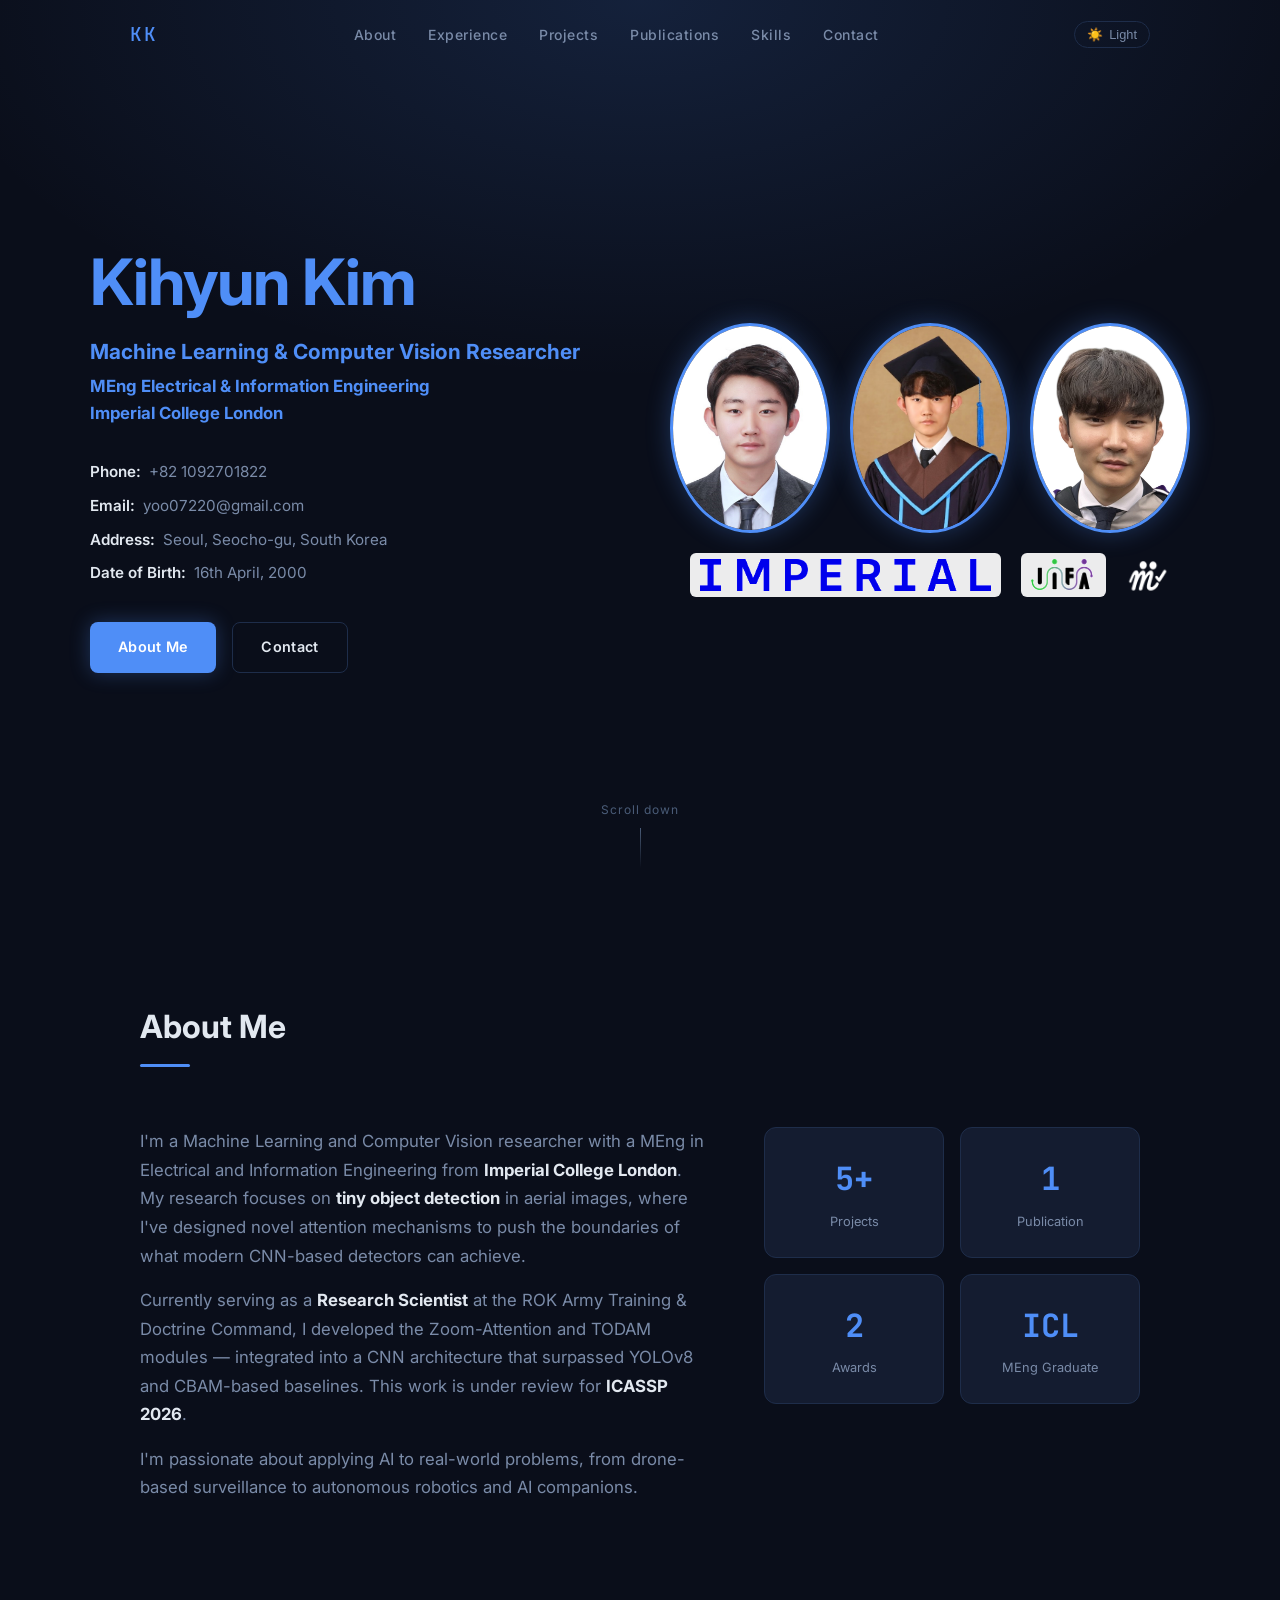
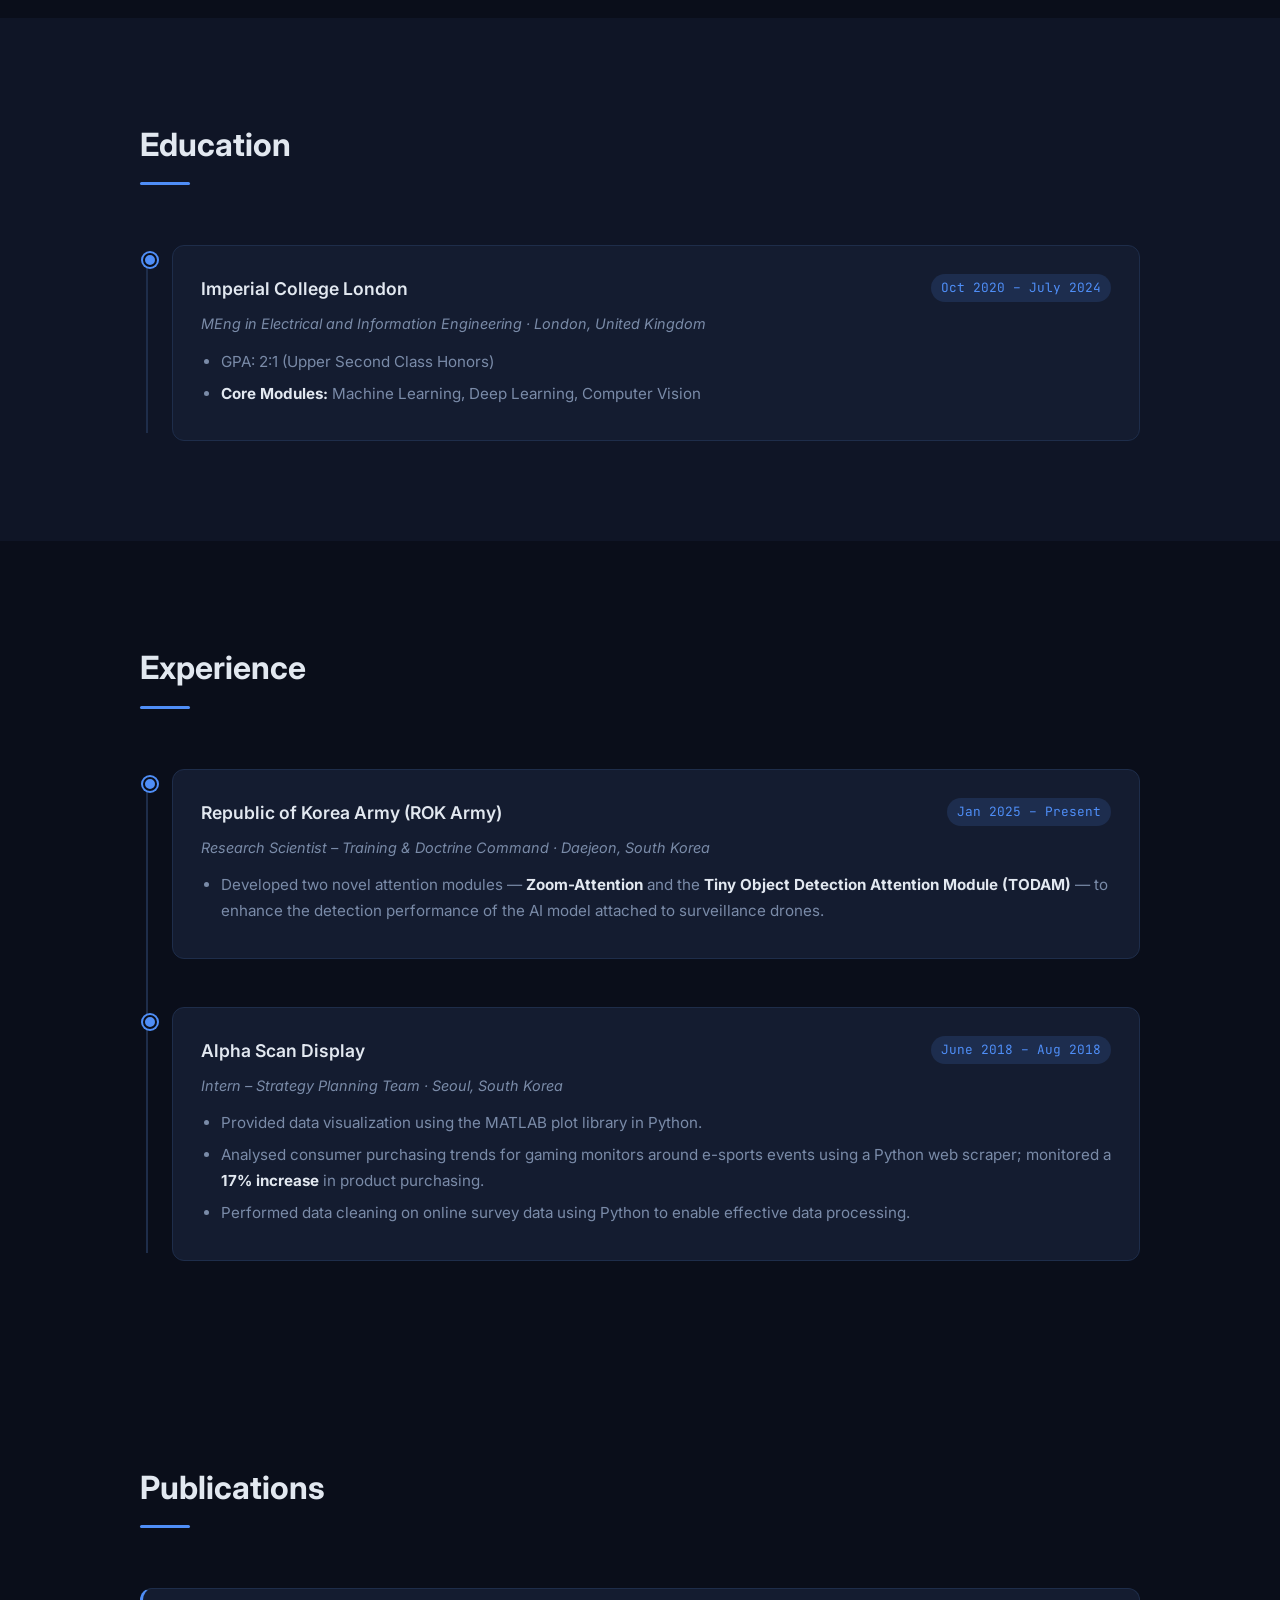
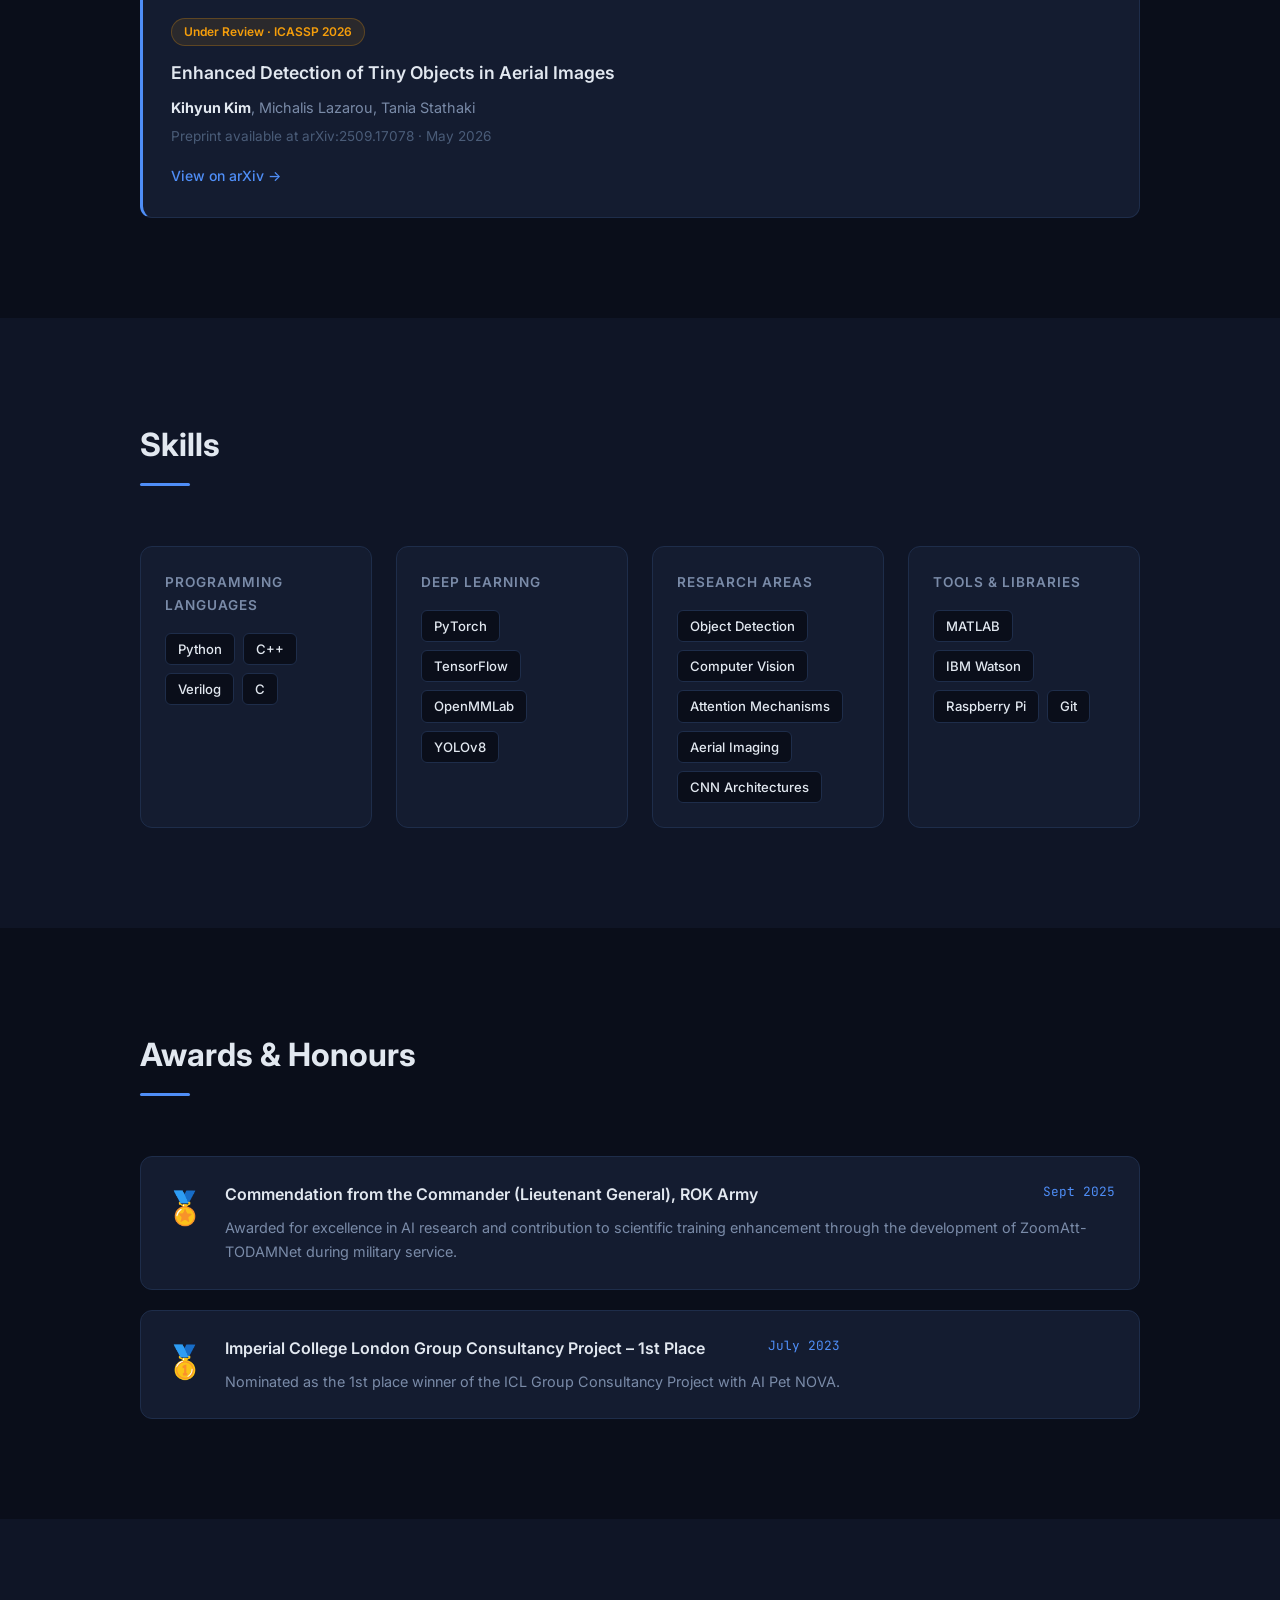
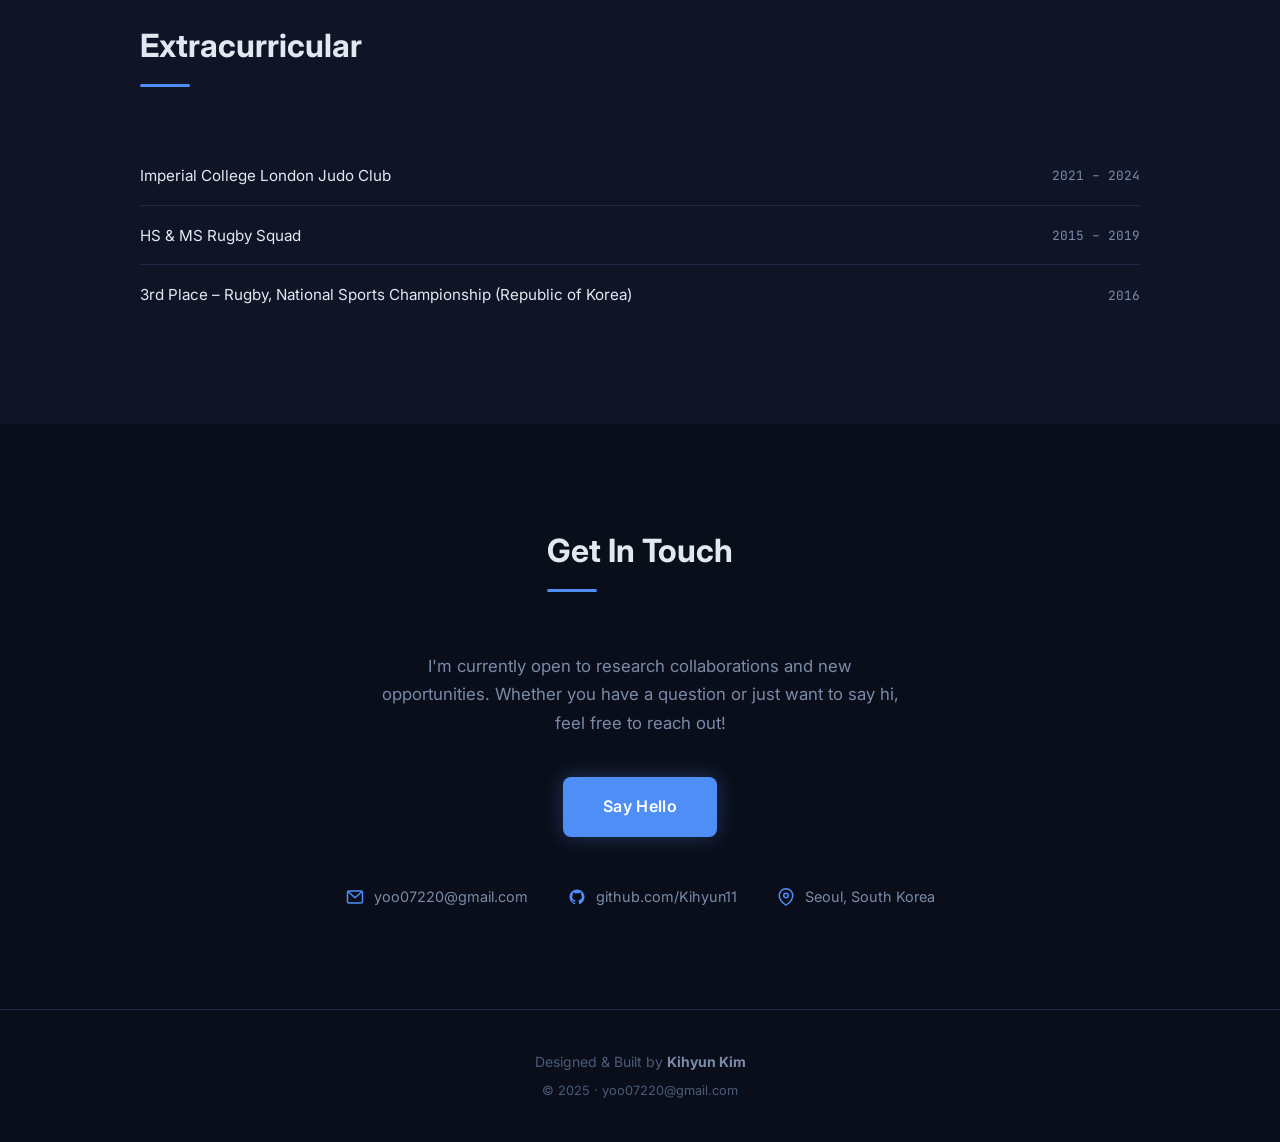
==== commit 1755849e: "Move Projects to separate page and normalize card styles - Created projects.html as a standalone pag" ====
--- a/index.html
+++ b/index.html
@@ -17,7 +17,7 @@
       <ul class="nav-links">
         <li><a href="#about">About</a></li>
         <li><a href="#experience">Experience</a></li>
-        <li><a href="#projects">Projects</a></li>
+        <li><a href="projects.html">Projects</a></li>
         <li><a href="#publications">Publications</a></li>
         <li><a href="#skills">Skills</a></li>
         <li><a href="#contact">Contact</a></li>
@@ -175,235 +175,6 @@
     </div>
   </section>
 
-  <!-- Projects -->
-  <section id="projects" class="section section-alt">
-    <div class="container">
-      <h2 class="section-title">Projects</h2>
-      <div class="projects-grid">
-
-        <div class="project-card featured">
-          <div class="project-header">
-            <div class="project-meta">
-              <span class="project-date">Apr 2025 – Sept 2025</span>
-              <span class="project-tag">Deep Learning</span>
-            </div>
-            <a href="https://github.com/Kihyun11/ZoomAtt-TODAMNet" target="_blank" rel="noopener" class="project-link">
-              <svg viewBox="0 0 24 24" fill="none" stroke="currentColor" stroke-width="2"><path d="M18 13v6a2 2 0 01-2 2H5a2 2 0 01-2-2V8a2 2 0 012-2h6"/><polyline points="15 3 21 3 21 9"/><line x1="10" y1="14" x2="21" y2="3"/></svg>
-            </a>
-          </div>
-          <h3>ZoomAtt-TODAM Network</h3>
-          <p>Designed two novel attention modules — <strong>Zoom-Attention</strong> and <strong>TODAM</strong> — to enhance tiny object detection in CNN-based detectors. Developed <strong>ZoomAtt-TODAMNet</strong> which surpassed both YOLOv8 and CBAM-integrated baselines.</p>
-          <ul class="project-highlights">
-            <li>+0.49% mAP@50, +2.7% mAP@50:95, +3.81% Recall over CBAM baseline</li>
-          </ul>
-          <div class="project-figures">
-            <figure>
-              <img src="figure/ZoomAtt-TODAM/zoomatt_module.png" alt="Zoom-Attention Module" loading="lazy" />
-              <figcaption>Zoom-Attention Module</figcaption>
-            </figure>
-            <figure>
-              <img src="figure/ZoomAtt-TODAM/TODAM.png" alt="TODAM Module" loading="lazy" />
-              <figcaption>TODAM Module</figcaption>
-            </figure>
-            <figure>
-              <img src="figure/ZoomAtt-TODAM/zoomatt_TODAMNet.png" alt="ZoomAtt-TODAMNet Architecture" loading="lazy" />
-              <figcaption>ZoomAtt-TODAMNet Architecture</figcaption>
-            </figure>
-          </div>
-          <div class="tech-stack">
-            <span>Python</span><span>PyTorch</span><span>YOLOv8</span><span>OpenMMLab</span>
-          </div>
-        </div>
-
-        <div class="project-card featured">
-          <div class="project-header">
-            <div class="project-meta">
-              <span class="project-date">Oct 2023 – July 2025</span>
-              <span class="project-tag">Deep Learning</span>
-            </div>
-            <a href="https://github.com/Kihyun11/MoonNet" target="_blank" rel="noopener" class="project-link">
-              <svg viewBox="0 0 24 24" fill="none" stroke="currentColor" stroke-width="2"><path d="M18 13v6a2 2 0 01-2 2H5a2 2 0 01-2-2V8a2 2 0 012-2h6"/><polyline points="15 3 21 3 21 9"/><line x1="10" y1="14" x2="21" y2="3"/></svg>
-            </a>
-          </div>
-          <h3>MoonNet – Mixture of Orthogonal Neural-modules Network</h3>
-          <p>Enhanced tiny object detection using YOLOv8 on a modified DOTA-v2.0 dataset (avg object pixel size ≈ 968 px²). Designed a custom backbone integrating <strong>SE Block</strong> and <strong>CBAM</strong> with increased channel capacity.</p>
-          <ul class="project-highlights">
-            <li>+27.0% mAP@50 and +26.7% mAP@50:95 over baseline</li>
-          </ul>
-          <div class="project-figures">
-            <figure>
-              <img src="figure/MoonNet/MoonNet_backbone.png" alt="MoonNet Backbone Architecture" loading="lazy" />
-              <figcaption>MoonNet Backbone Architecture</figcaption>
-            </figure>
-            <figure>
-              <img src="figure/MoonNet/backbone_designs.png" alt="Backbone Design Variants" loading="lazy" />
-              <figcaption>Backbone Design Variants</figcaption>
-            </figure>
-            <figure>
-              <img src="figure/MoonNet/DOTA_modification.png" alt="DOTA Dataset Modification" loading="lazy" />
-              <figcaption>DOTA Dataset Modification</figcaption>
-            </figure>
-          </div>
-          <div class="tech-stack">
-            <span>Python</span><span>YOLOv8</span><span>CBAM</span><span>SE Block</span>
-          </div>
-        </div>
-
-        <div class="project-card">
-          <div class="project-header">
-            <div class="project-meta">
-              <span class="project-date">2025</span>
-              <span class="project-tag">Deep Learning / HAR</span>
-            </div>
-            <a href="https://github.com/Kihyun11/DeepMILES" target="_blank" rel="noopener" class="project-link">
-              <svg viewBox="0 0 24 24" fill="none" stroke="currentColor" stroke-width="2"><path d="M18 13v6a2 2 0 01-2 2H5a2 2 0 01-2-2V8a2 2 0 012-2h6"/><polyline points="15 3 21 3 21 9"/><line x1="10" y1="14" x2="21" y2="3"/></svg>
-            </a>
-          </div>
-          <h3>DeepMILES – Deep Learning Model for Integrated Evaluation of Soldier-Specific Performance</h3>
-          <p>A deep learning framework for <strong>Human Activity Recognition (HAR)</strong> from IMU sensor data, designed to evaluate military-relevant tactical movements. Built on a <strong>DeepConvLSTM</strong> (CNN + LSTM hybrid) that classifies 6 soldier actions and extracts 128-dimensional embeddings for multi-metric motion quality scoring.</p>
-          <ul class="project-highlights">
-            <li>6-class tactical action recognition: prone, crawl, cover, kneeling shot, standby, walk</li>
-            <li>Multi-metric scoring: Form Similarity (50%), Temporal Consistency (30%), Embedding Smoothness (20%)</li>
-          </ul>
-          <div class="project-figures">
-            <figure>
-              <img src="https://raw.githubusercontent.com/Kihyun11/DeepMILES/main/figure/DeepMILES_framework.jpg" alt="DeepMILES Framework" loading="lazy" />
-              <figcaption>DeepMILES Pipeline</figcaption>
-            </figure>
-          </div>
-          <div class="tech-stack">
-            <span>Python</span><span>PyTorch</span><span>DeepConvLSTM</span><span>IMU Sensors</span><span>fastdtw</span>
-          </div>
-        </div>
-
-        <div class="project-card">
-          <div class="project-header">
-            <div class="project-meta">
-              <span class="project-date">2025</span>
-              <span class="project-tag">LLM / NLP</span>
-            </div>
-            <a href="https://github.com/Kihyun11/TACTIC-L2L" target="_blank" rel="noopener" class="project-link">
-              <svg viewBox="0 0 24 24" fill="none" stroke="currentColor" stroke-width="2"><path d="M18 13v6a2 2 0 01-2 2H5a2 2 0 01-2-2V8a2 2 0 012-2h6"/><polyline points="15 3 21 3 21 9"/><line x1="10" y1="14" x2="21" y2="3"/></svg>
-            </a>
-          </div>
-          <h3>TACTIC-L2L – Tactical LLM-to-LLM Battle Evaluation Framework</h3>
-          <p>A framework that pits two local language models against each other in a structured <strong>3-round wargame debate</strong> over fictional Korean military tactical scenarios. A GPT model serves as judge, scoring both sides across <strong>7 strategic criteria</strong> including logical consistency, COA quality, and adversarial reasoning.</p>
-          <ul class="project-highlights">
-            <li>3-round debate structure: independent analysis → cross-critique → final revised plan</li>
-            <li>Supports DeepSeek-R1, Phi-3.5-mini, Yi-1.5-9B, and Kanana-1.5-8B local models</li>
-          </ul>
-          <div class="project-figures">
-            <figure>
-              <img src="https://raw.githubusercontent.com/Kihyun11/TACTIC-L2L/main/figure/TACTIC-L2L%20framework.png" alt="TACTIC-L2L Framework" loading="lazy" />
-              <figcaption>TACTIC-L2L Framework</figcaption>
-            </figure>
-          </div>
-          <div class="tech-stack">
-            <span>Python</span><span>PyTorch</span><span>Transformers</span><span>OpenAI API</span>
-          </div>
-        </div>
-
-        <div class="project-card">
-          <div class="project-header">
-            <div class="project-meta">
-              <span class="project-date">May 2023 – July 2023</span>
-              <span class="project-tag">AI / Robotics</span>
-            </div>
-            <a href="https://github.com/Kihyun11/AI-PET-NOVA" target="_blank" rel="noopener" class="project-link">
-              <svg viewBox="0 0 24 24" fill="none" stroke="currentColor" stroke-width="2"><path d="M18 13v6a2 2 0 01-2 2H5a2 2 0 01-2-2V8a2 2 0 012-2h6"/><polyline points="15 3 21 3 21 9"/><line x1="10" y1="14" x2="21" y2="3"/></svg>
-            </a>
-          </div>
-          <h3>AI Pet NOVA</h3>
-          <p>Designed an AI pet named NOVA in collaboration with IBM, using Watson Assistant to handle multi-state conversations: listening, replying, and seek-attention states. Won <strong>1st place</strong> at the Imperial College London Group Consultancy Project.</p>
-          <div class="project-figures">
-            <figure>
-              <img src="figure/AI-Pet-NOVA/nova_frame3.jpg" alt="NOVA Robot" loading="lazy" />
-              <figcaption>NOVA Robot</figcaption>
-            </figure>
-            <figure>
-              <img src="figure/AI-Pet-NOVA/nova_poster.jpg" alt="Project Poster" loading="lazy" />
-              <figcaption>Project Poster</figcaption>
-            </figure>
-            <figure>
-              <img src="figure/AI-Pet-NOVA/nova_leaflet_outside.jpg" alt="Leaflet (Outside)" loading="lazy" />
-              <figcaption>Leaflet (Outside)</figcaption>
-            </figure>
-            <figure>
-              <img src="figure/AI-Pet-NOVA/nova_leaflet_inside.jpg" alt="Leaflet (Inside)" loading="lazy" />
-              <figcaption>Leaflet (Inside)</figcaption>
-            </figure>
-          </div>
-          <div class="tech-stack">
-            <span>Python</span><span>Raspberry Pi</span><span>IBM Watson</span>
-          </div>
-        </div>
-
-        <div class="project-card">
-          <div class="project-header">
-            <div class="project-meta">
-              <span class="project-date">May 2022 – July 2022</span>
-              <span class="project-tag">Computer Vision</span>
-            </div>
-            <a href="https://github.com/Kihyun11/MARS-ROVER" target="_blank" rel="noopener" class="project-link">
-              <svg viewBox="0 0 24 24" fill="none" stroke="currentColor" stroke-width="2"><path d="M18 13v6a2 2 0 01-2 2H5a2 2 0 01-2-2V8a2 2 0 012-2h6"/><polyline points="15 3 21 3 21 9"/><line x1="10" y1="14" x2="21" y2="3"/></svg>
-            </a>
-          </div>
-          <h3>Mars Autonomous Rover</h3>
-          <p>Designed an autonomous rover to detect and collect positional data of colored objects and map a given area. Implemented HSV color conversion for object detection and handled pixel-space calculations with data transfer through registers.</p>
-          <div class="project-figures">
-            <figure>
-              <img src="figure/Mars-Autonomous-Rover/mars_rover_pic.jpg" alt="Rover Hardware" loading="lazy" />
-              <figcaption>Rover Hardware</figcaption>
-            </figure>
-            <figure>
-              <img src="figure/Mars-Autonomous-Rover/mars_rover_vision_design.jpg" alt="Vision System Design" loading="lazy" />
-              <figcaption>Vision System Design</figcaption>
-            </figure>
-            <figure>
-              <img src="figure/Mars-Autonomous-Rover/mars_rover_alien.jpg" alt="Alien Detection Demo" loading="lazy" />
-              <figcaption>Alien Detection Demo</figcaption>
-            </figure>
-          </div>
-          <div class="tech-stack">
-            <span>Verilog</span><span>C</span><span>HTML</span>
-          </div>
-        </div>
-
-        <div class="project-card">
-          <div class="project-header">
-            <div class="project-meta">
-              <span class="project-date">Oct 2021 – Dec 2021</span>
-              <span class="project-tag">Hardware</span>
-            </div>
-            <a href="https://github.com/Kihyun11/MIPS-CPU" target="_blank" rel="noopener" class="project-link">
-              <svg viewBox="0 0 24 24" fill="none" stroke="currentColor" stroke-width="2"><path d="M18 13v6a2 2 0 01-2 2H5a2 2 0 01-2-2V8a2 2 0 012-2h6"/><polyline points="15 3 21 3 21 9"/><line x1="10" y1="14" x2="21" y2="3"/></svg>
-            </a>
-          </div>
-          <h3>MIPS-CPU</h3>
-          <p>Designed a MIPS CPU in Verilog that performs 48 instructions. Constructed the Register component to read and write based on specific R-type instruction opcodes and function codes.</p>
-          <div class="project-figures">
-            <figure>
-              <img src="figure/MIPS-CPU/mips_cpu.jpg" alt="CPU Design" loading="lazy" />
-              <figcaption>CPU Design</figcaption>
-            </figure>
-            <figure>
-              <img src="figure/MIPS-CPU/mips_cpu_flowchart.jpg" alt="CPU Flowchart" loading="lazy" />
-              <figcaption>CPU Flowchart</figcaption>
-            </figure>
-            <figure>
-              <img src="figure/MIPS-CPU/quartus_analysis.jpg" alt="Quartus Analysis" loading="lazy" />
-              <figcaption>Quartus Analysis</figcaption>
-            </figure>
-          </div>
-          <div class="tech-stack">
-            <span>Verilog</span>
-          </div>
-        </div>
-
-      </div>
-    </div>
-  </section>
-
   <!-- Publications -->
   <section id="publications" class="section">
     <div class="container">
--- a/style.css
+++ b/style.css
@@ -34,11 +34,12 @@
   --surface-hover: #e8edf5;
   --border: #d0d8e8;
   --accent: #2563eb;
-  --accent-dim: rgba(37, 99, 235, 0.1);
+  --accent-dim: rgba(37, 99, 235, 0.08);
   --accent-glow: rgba(37, 99, 235, 0.2);
   --text: #1a202c;
   --text-muted: #4a5568;
-  --text-dim: #a0aec0;
+  --text-dim: #94a3b8;
+  --green: #059669;
   --shadow: 0 4px 24px rgba(0,0,0,0.1);
 }
 
@@ -54,6 +55,7 @@
   font-size: 16px;
   line-height: 1.7;
   -webkit-font-smoothing: antialiased;
+  transition: background-color 0.3s ease, color 0.3s ease;
 }
 
 a {
@@ -61,7 +63,7 @@
   text-decoration: none;
   transition: color var(--transition);
 }
-a:hover { color: #7ab0ff; }
+a:hover { color: var(--accent); filter: brightness(1.2); }
 
 /* =============================================
    NAVBAR
@@ -140,6 +142,7 @@
   transition: color var(--transition);
 }
 .nav-links a:hover { color: var(--accent); }
+.nav-links a.nav-active { color: var(--accent); }
 
 /* =============================================
    HERO
@@ -152,7 +155,7 @@
   justify-content: center;
   padding: 100px 60px 80px;
   position: relative;
-  background: radial-gradient(ellipse 80% 60% at 50% 0%, rgba(79,142,247,0.06) 0%, transparent 70%);
+  background: radial-gradient(ellipse 80% 60% at 50% 0%, var(--accent-dim) 0%, transparent 70%);
 }
 
 .hero-layout {
@@ -300,7 +303,8 @@
   box-shadow: 0 0 20px var(--accent-glow);
 }
 .btn-primary:hover {
-  background: #6fa0ff;
+  background: var(--accent);
+  filter: brightness(1.15);
   color: #fff;
   box-shadow: 0 0 30px var(--accent-glow);
   transform: translateY(-2px);
@@ -529,7 +533,7 @@
 }
 
 .project-card {
-  background: #1e2a42;
+  background: var(--surface);
   border: 1px solid var(--border);
   border-radius: var(--radius);
   padding: 28px;
@@ -551,8 +555,8 @@
 }
 
 .project-card.featured {
-  border-color: rgba(79, 142, 247, 0.35);
-  background: linear-gradient(135deg, #1e2a42 0%, rgba(79,142,247,0.08) 100%);
+  border-color: var(--accent-glow);
+  background: linear-gradient(135deg, var(--surface) 0%, var(--accent-dim) 100%);
 }
 
 .project-header {
@@ -579,10 +583,10 @@
   font-size: 0.72rem;
   font-weight: 600;
   color: var(--green);
-  background: rgba(34, 211, 160, 0.1);
+  background: color-mix(in srgb, var(--green) 12%, transparent);
   padding: 2px 10px;
   border-radius: 20px;
-  border: 1px solid rgba(34, 211, 160, 0.2);
+  border: 1px solid color-mix(in srgb, var(--green) 25%, transparent);
 }
 
 .project-link {
@@ -775,7 +779,7 @@
   font-weight: 500;
   color: var(--accent);
 }
-.pub-link:hover { color: #7ab0ff; }
+.pub-link:hover { color: var(--accent); filter: brightness(1.2); }
 
 /* =============================================
    SKILLS
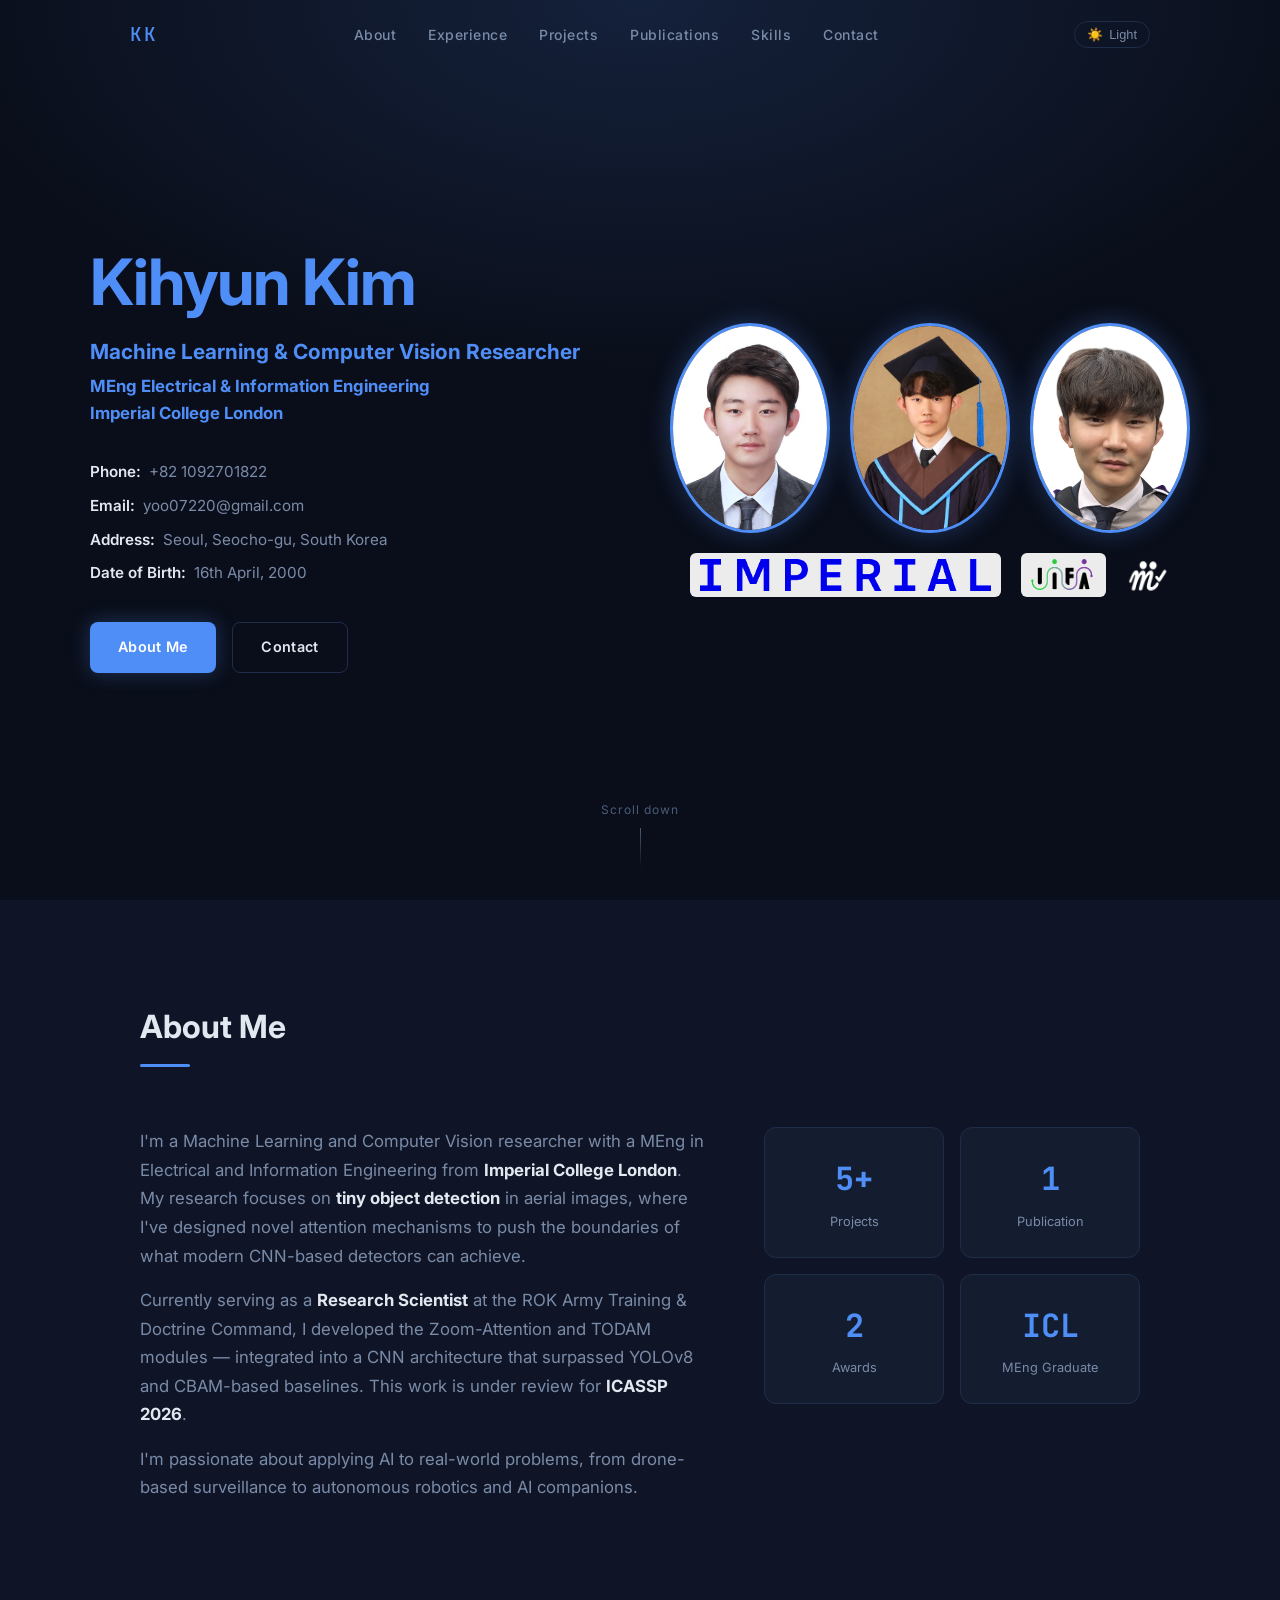
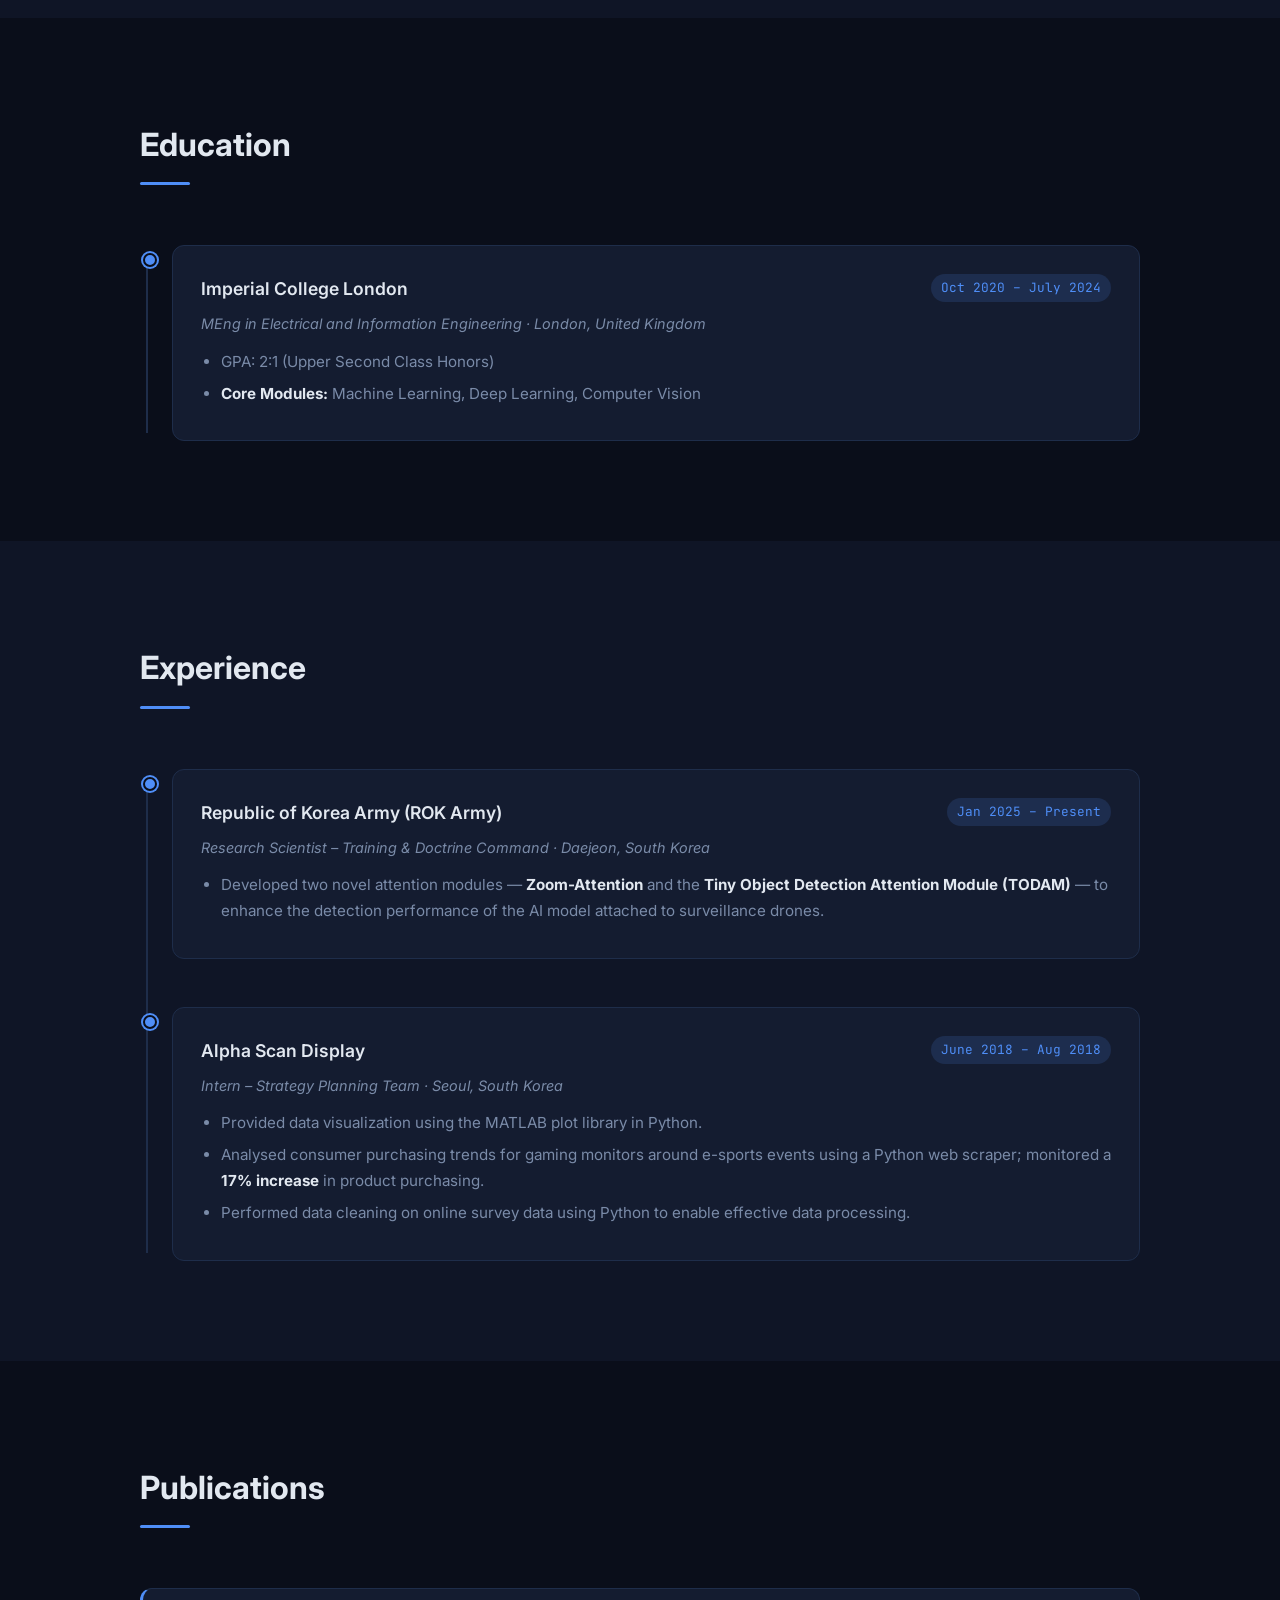
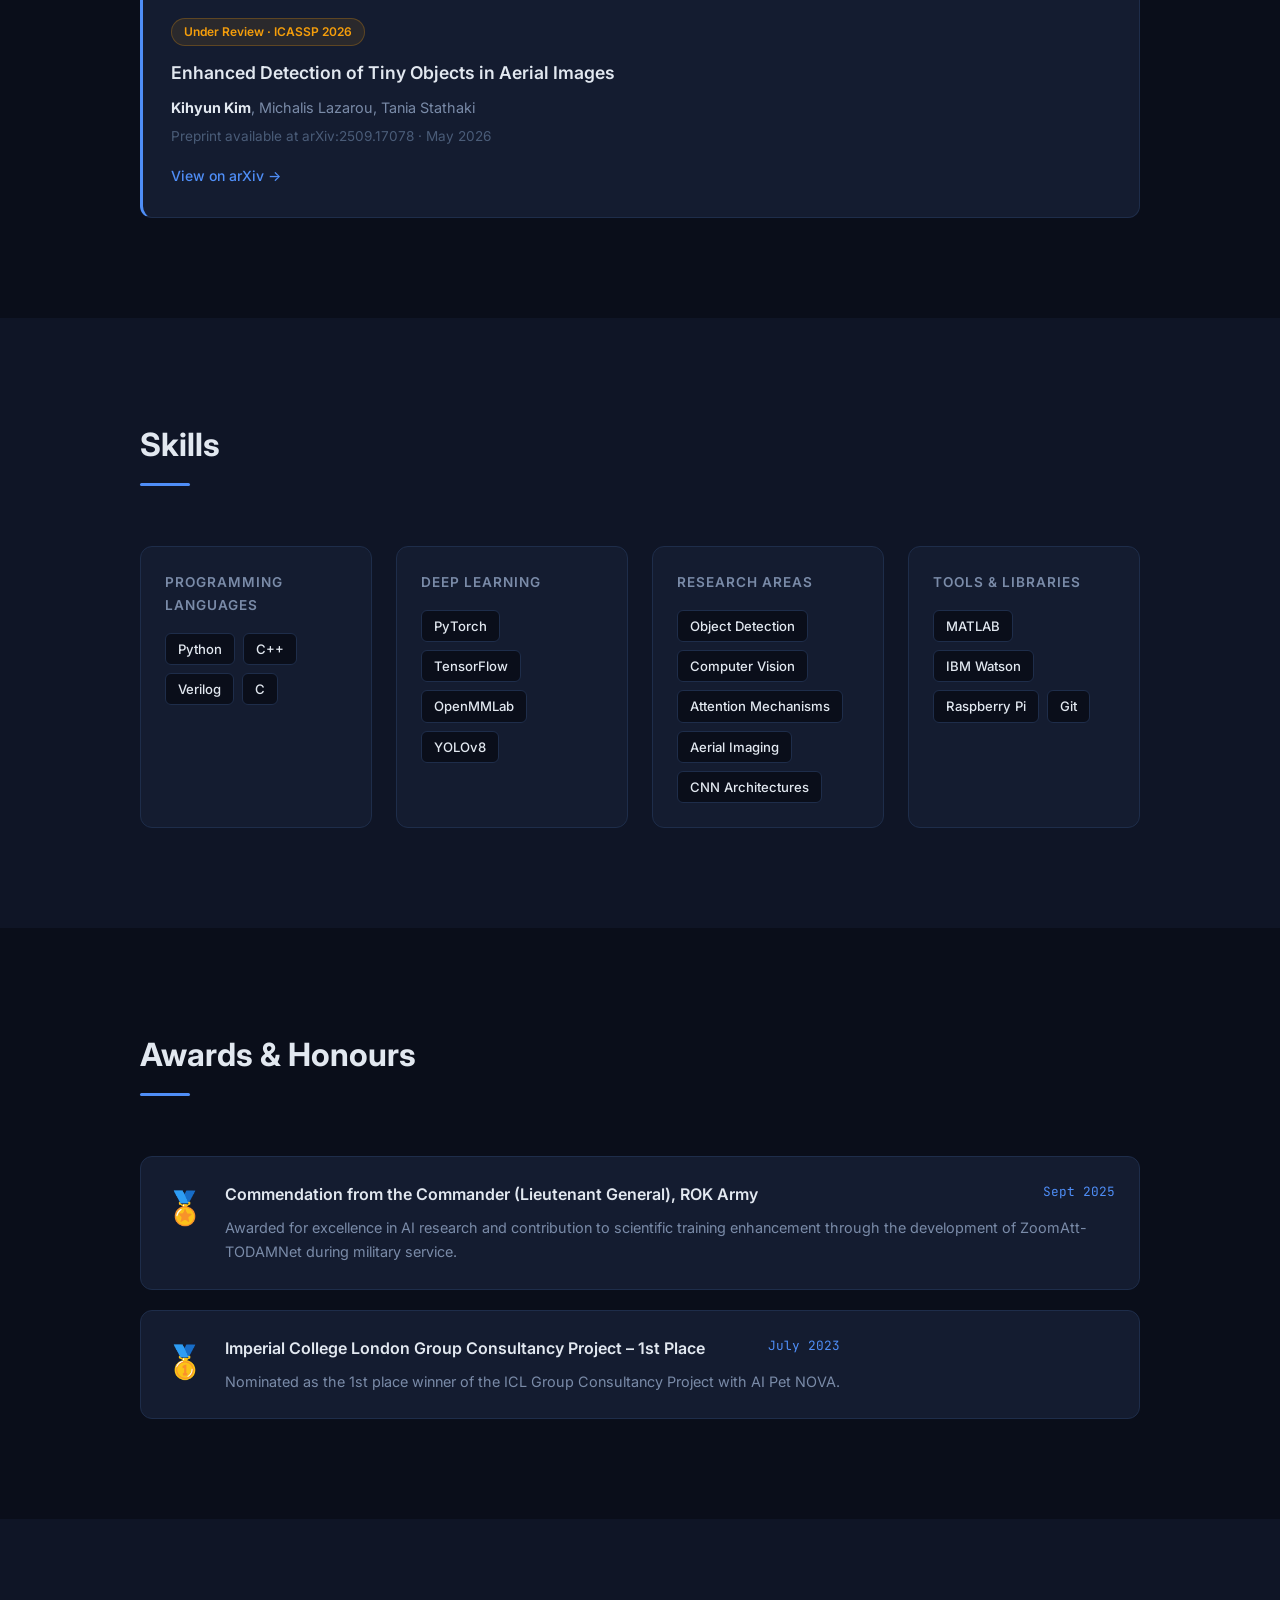
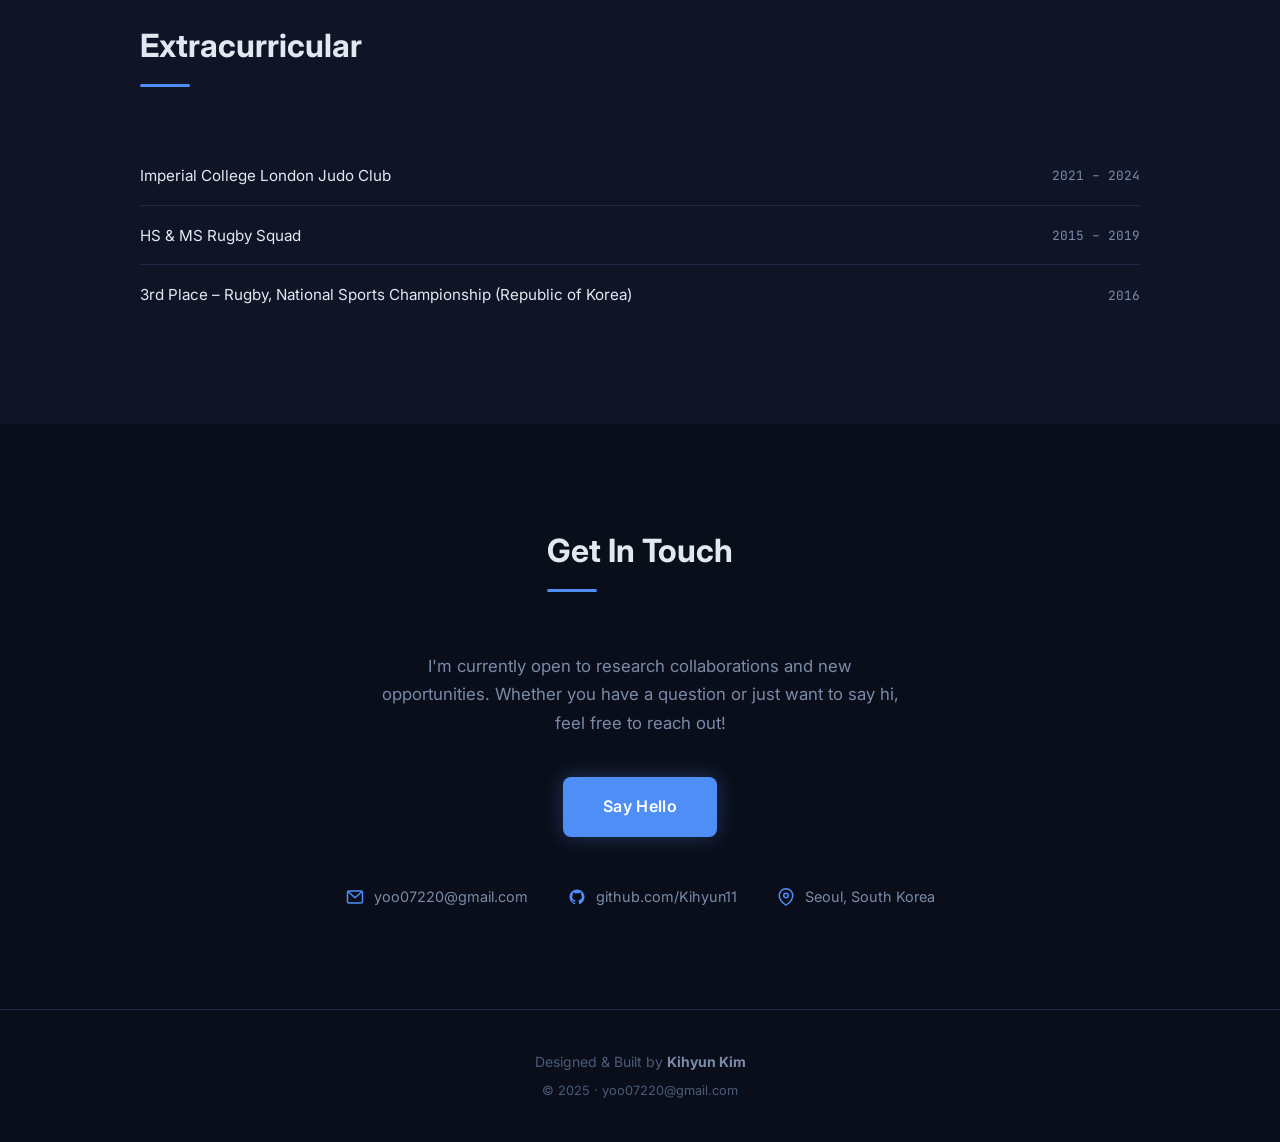
==== commit a01e8fb4: "Fix section background alternation - About Me: section → section-alt (now distinct from hero) - Educ" ====
--- a/index.html
+++ b/index.html
@@ -81,7 +81,7 @@
   </section>
 
   <!-- About -->
-  <section id="about" class="section">
+  <section id="about" class="section section-alt">
     <div class="container">
       <h2 class="section-title">About Me</h2>
       <div class="about-grid">
@@ -113,7 +113,7 @@
   </section>
 
   <!-- Education -->
-  <section id="education" class="section section-alt">
+  <section id="education" class="section">
     <div class="container">
       <h2 class="section-title">Education</h2>
       <div class="timeline">
@@ -136,7 +136,7 @@
   </section>
 
   <!-- Experience -->
-  <section id="experience" class="section">
+  <section id="experience" class="section section-alt">
     <div class="container">
       <h2 class="section-title">Experience</h2>
       <div class="timeline">
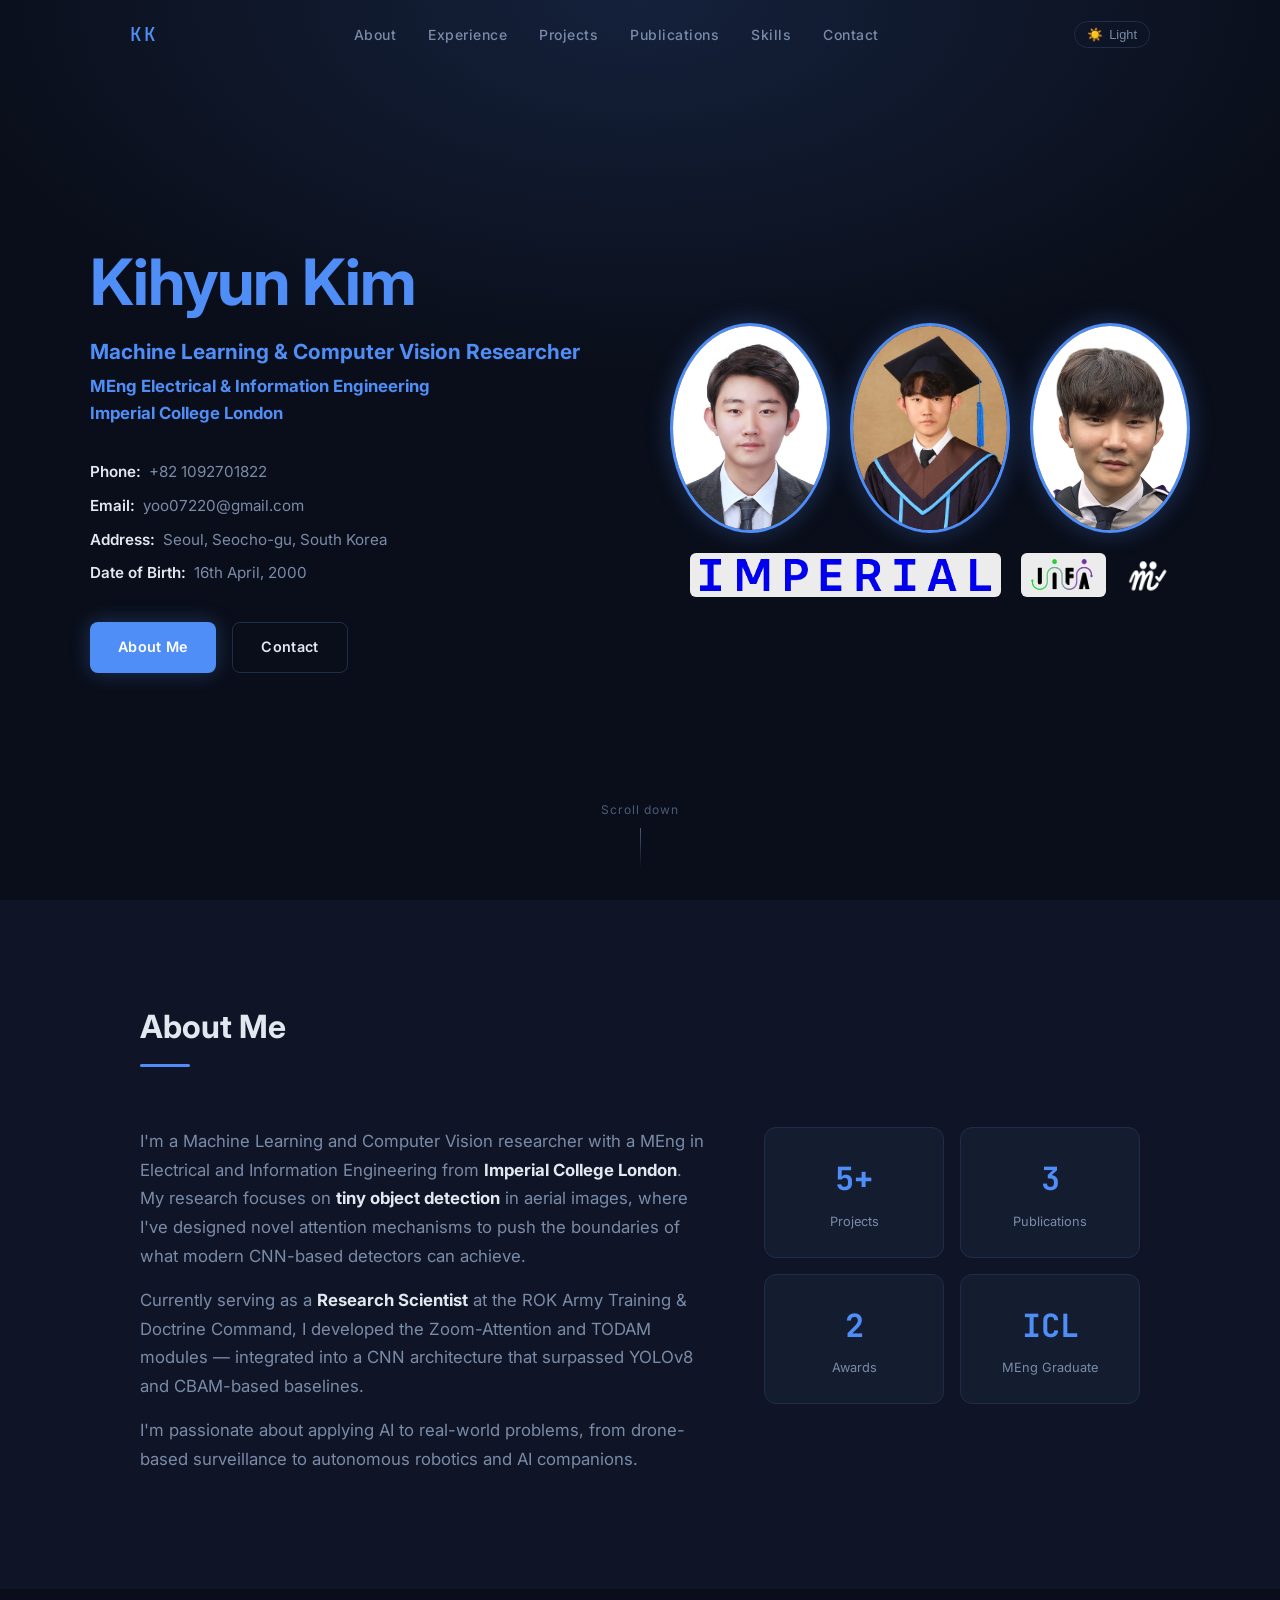
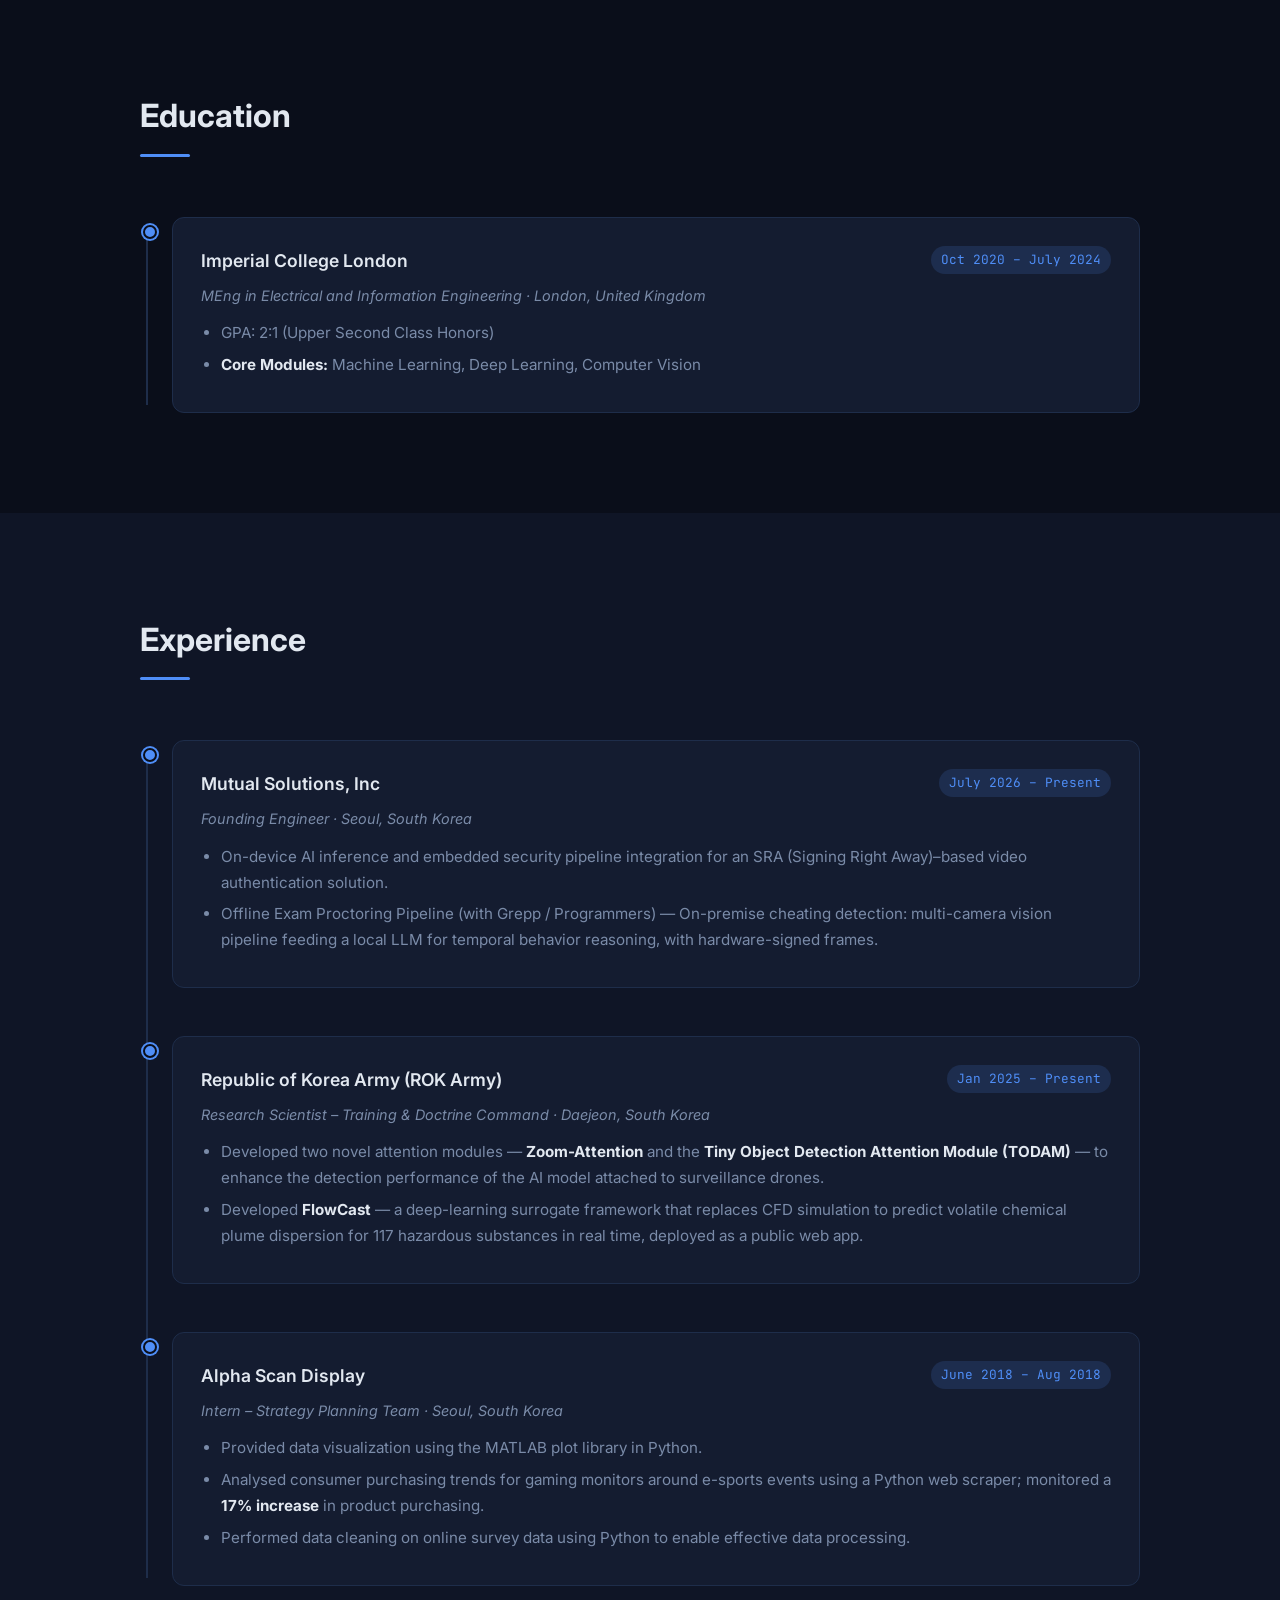
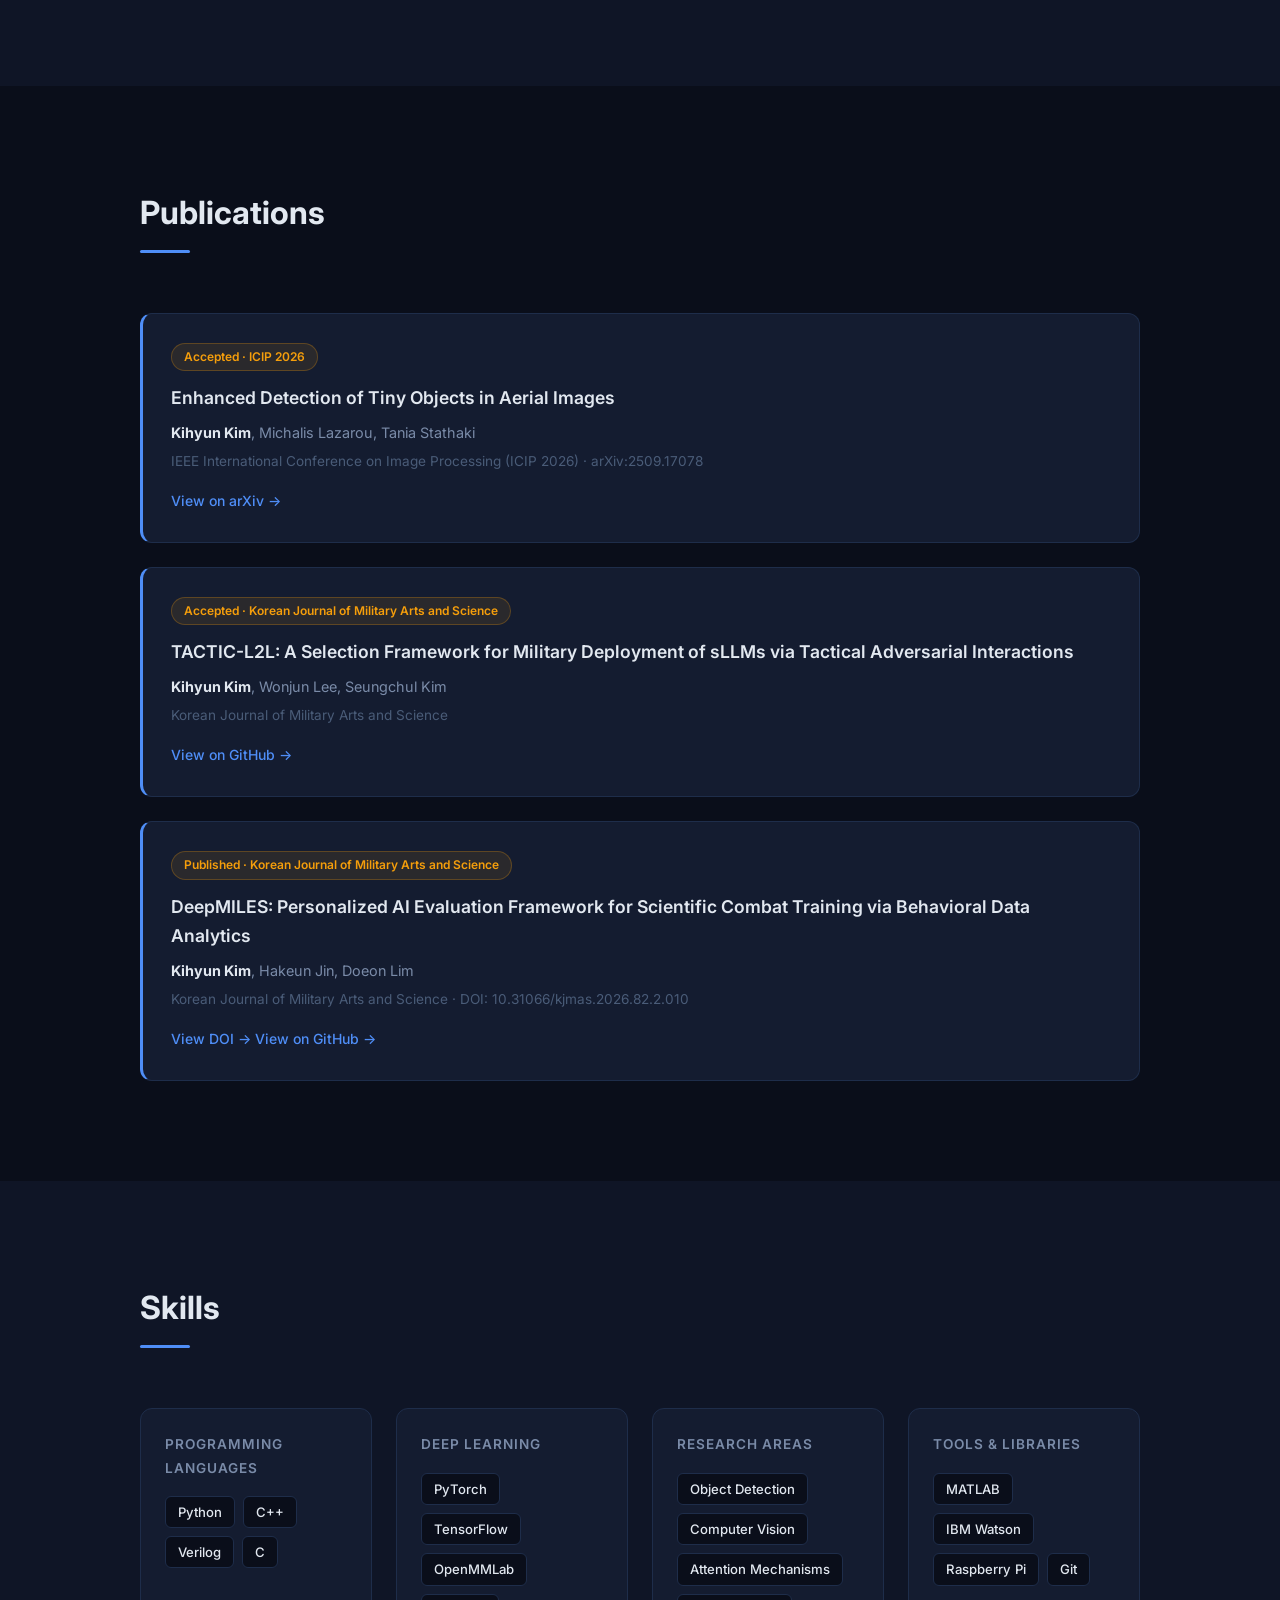
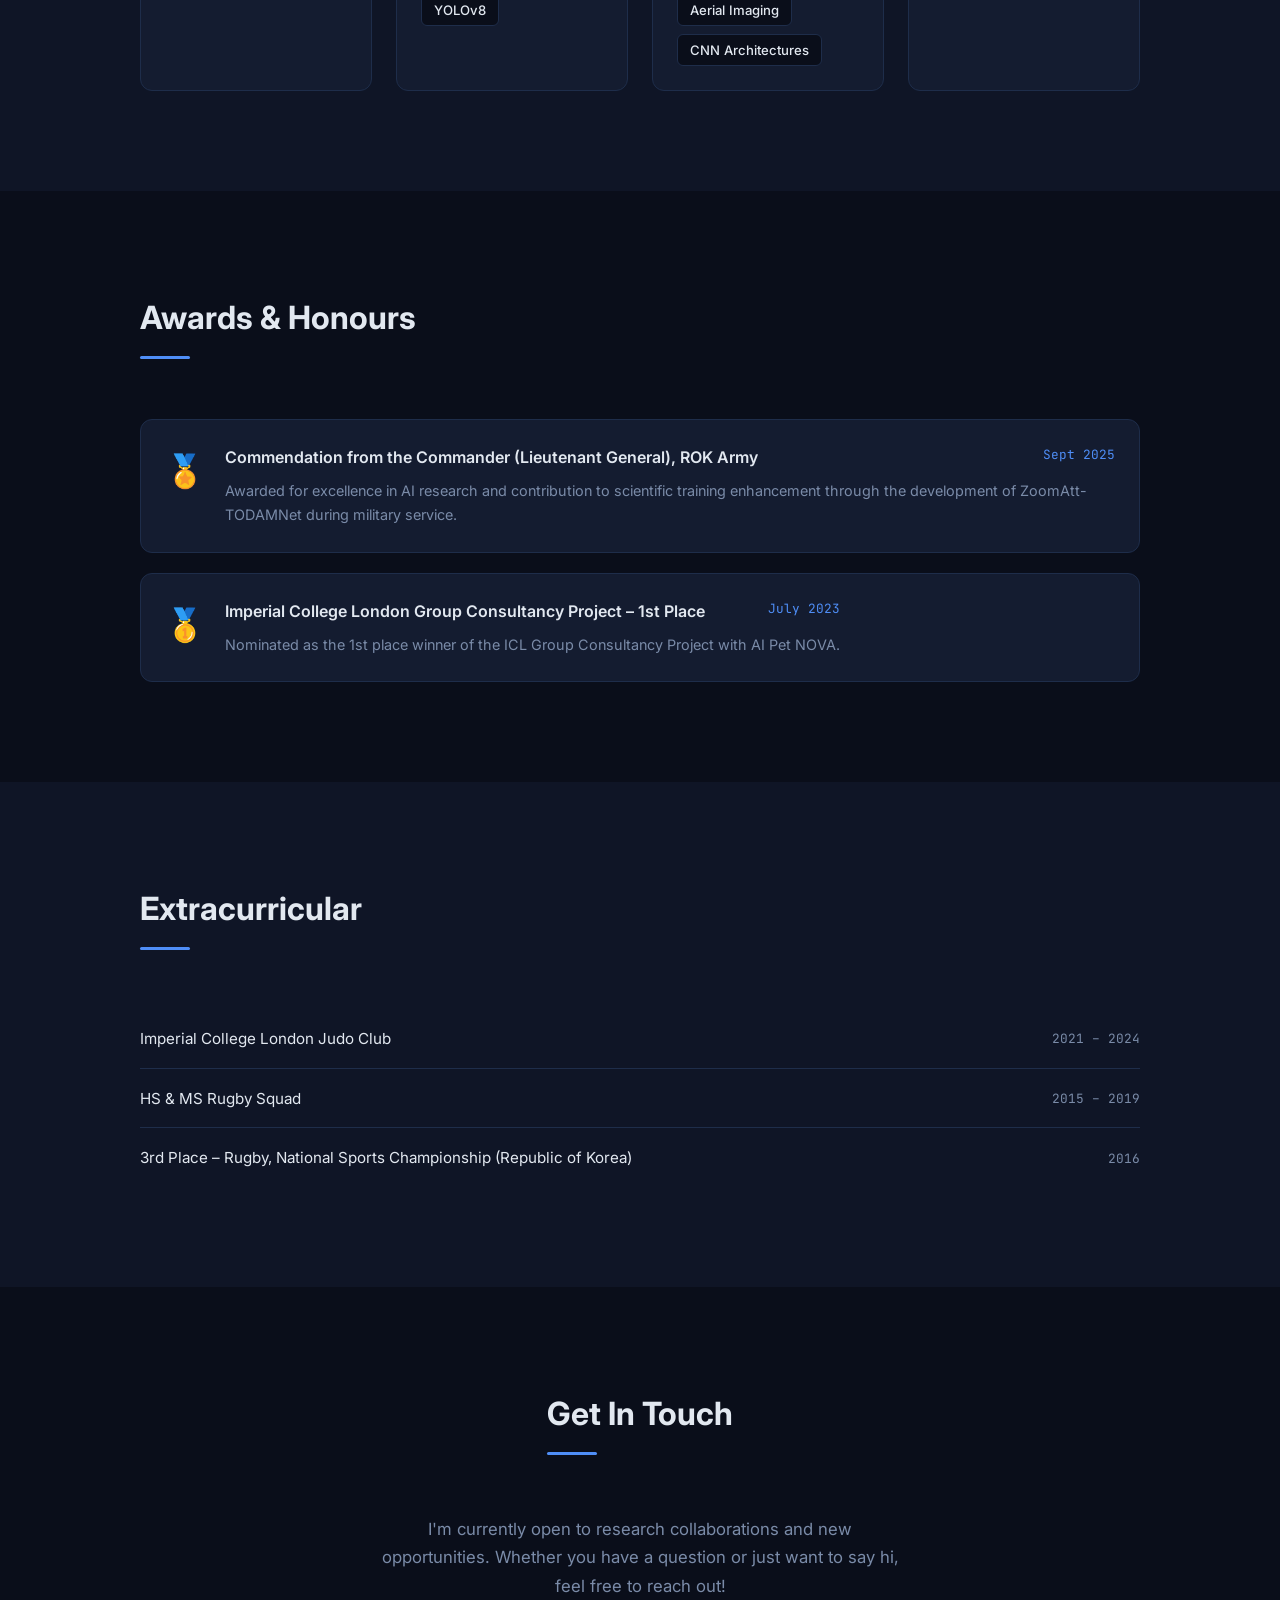
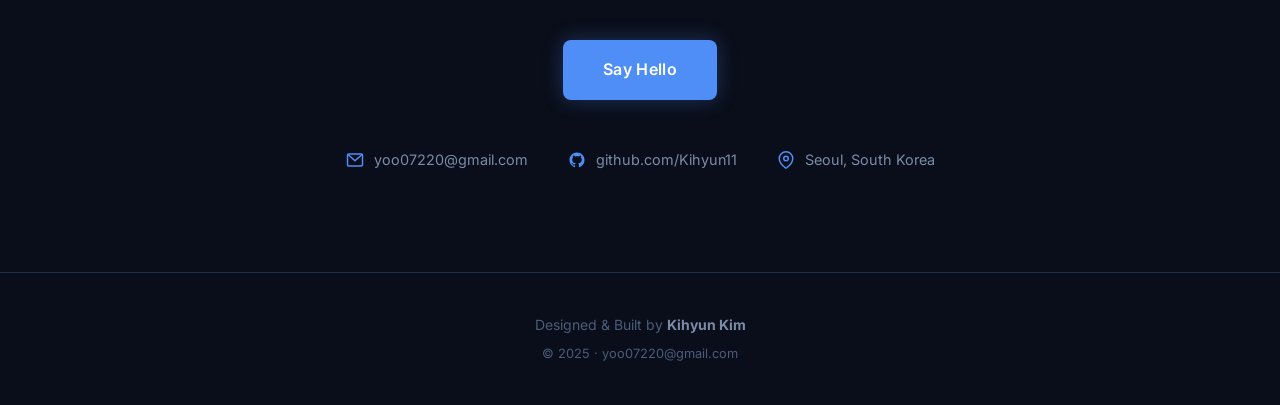
==== commit b668e378: "Add Mutual Solutions experience card and FlowCast bullet to ROK Army Co-Authored-By: Claude Sonnet 5" ====
--- a/index.html
+++ b/index.html
@@ -70,7 +70,7 @@
         <div class="institution-logos">
           <img src="figure/logo/Imperial_College_London_new_logo.png" alt="Imperial College London" class="inst-logo inst-logo-imperial" />
           <img src="figure/logo/IIFA_logo.png" alt="IIFA" class="inst-logo inst-logo-imperial" />
-          <img src="figure/logo/mutual_logo.png" alt="Mutual" class="inst-logo" />
+          <img src="figure/logo/mutual_logo.png" alt="Mutual" class="inst-logo mutual-logo" id="mutual-logo" />
         </div>
       </div>
     </div>
@@ -87,7 +87,7 @@
       <div class="about-grid">
         <div class="about-text">
           <p>I'm a Machine Learning and Computer Vision researcher with a MEng in Electrical and Information Engineering from <strong>Imperial College London</strong>. My research focuses on <strong>tiny object detection</strong> in aerial images, where I've designed novel attention mechanisms to push the boundaries of what modern CNN-based detectors can achieve.</p>
-          <p>Currently serving as a <strong>Research Scientist</strong> at the ROK Army Training &amp; Doctrine Command, I developed the Zoom-Attention and TODAM modules — integrated into a CNN architecture that surpassed YOLOv8 and CBAM-based baselines. This work is under review for <strong>ICASSP 2026</strong>.</p>
+          <p>Currently serving as a <strong>Research Scientist</strong> at the ROK Army Training &amp; Doctrine Command, I developed the Zoom-Attention and TODAM modules — integrated into a CNN architecture that surpassed YOLOv8 and CBAM-based baselines.</p>
           <p>I'm passionate about applying AI to real-world problems, from drone-based surveillance to autonomous robotics and AI companions.</p>
         </div>
         <div class="about-stats">
@@ -96,8 +96,8 @@
             <span class="stat-label">Projects</span>
           </div>
           <div class="stat-card">
-            <span class="stat-number">1</span>
-            <span class="stat-label">Publication</span>
+            <span class="stat-number">3</span>
+            <span class="stat-label">Publications</span>
           </div>
           <div class="stat-card">
             <span class="stat-number">2</span>
@@ -145,12 +145,28 @@
           <div class="timeline-dot"></div>
           <div class="timeline-content">
             <div class="timeline-header">
+              <h3>Mutual Solutions, Inc</h3>
+              <span class="timeline-date">July 2026 – Present</span>
+            </div>
+            <p class="timeline-subtitle">Founding Engineer · Seoul, South Korea</p>
+            <ul>
+              <li>On-device AI inference and embedded security pipeline integration for an SRA (Signing Right Away)–based video authentication solution.</li>
+              <li>Offline Exam Proctoring Pipeline (with Grepp / Programmers) — On-premise cheating detection: multi-camera vision pipeline feeding a local LLM for temporal behavior reasoning, with hardware-signed frames.</li>
+            </ul>
+          </div>
+        </div>
+
+        <div class="timeline-item">
+          <div class="timeline-dot"></div>
+          <div class="timeline-content">
+            <div class="timeline-header">
               <h3>Republic of Korea Army (ROK Army)</h3>
               <span class="timeline-date">Jan 2025 – Present</span>
             </div>
             <p class="timeline-subtitle">Research Scientist – Training &amp; Doctrine Command · Daejeon, South Korea</p>
             <ul>
               <li>Developed two novel attention modules — <strong>Zoom-Attention</strong> and the <strong>Tiny Object Detection Attention Module (TODAM)</strong> — to enhance the detection performance of the AI model attached to surveillance drones.</li>
+              <li>Developed <strong>FlowCast</strong> — a deep-learning surrogate framework that replaces CFD simulation to predict volatile chemical plume dispersion for 117 hazardous substances in real time, deployed as a public web app.</li>
             </ul>
           </div>
         </div>
@@ -181,11 +197,26 @@
       <h2 class="section-title">Publications</h2>
       <div class="pub-list">
         <div class="pub-card">
-          <div class="pub-badge">Under Review · ICASSP 2026</div>
+          <div class="pub-badge">Accepted · ICIP 2026</div>
           <h3 class="pub-title">Enhanced Detection of Tiny Objects in Aerial Images</h3>
           <p class="pub-authors"><strong>Kihyun Kim</strong>, Michalis Lazarou, Tania Stathaki</p>
-          <p class="pub-venue">Preprint available at arXiv:2509.17078 · May 2026</p>
+          <p class="pub-venue">IEEE International Conference on Image Processing (ICIP 2026) · arXiv:2509.17078</p>
           <a href="https://arxiv.org/abs/2509.17078" target="_blank" rel="noopener" class="pub-link">View on arXiv →</a>
+        </div>
+        <div class="pub-card">
+          <div class="pub-badge">Accepted · Korean Journal of Military Arts and Science</div>
+          <h3 class="pub-title">TACTIC-L2L: A Selection Framework for Military Deployment of sLLMs via Tactical Adversarial Interactions</h3>
+          <p class="pub-authors"><strong>Kihyun Kim</strong>, Wonjun Lee, Seungchul Kim</p>
+          <p class="pub-venue">Korean Journal of Military Arts and Science</p>
+          <a href="https://github.com/Kihyun11/TACTIC-L2L" target="_blank" rel="noopener" class="pub-link">View on GitHub →</a>
+        </div>
+        <div class="pub-card">
+          <div class="pub-badge">Published · Korean Journal of Military Arts and Science</div>
+          <h3 class="pub-title">DeepMILES: Personalized AI Evaluation Framework for Scientific Combat Training via Behavioral Data Analytics</h3>
+          <p class="pub-authors"><strong>Kihyun Kim</strong>, Hakeun Jin, Doeon Lim</p>
+          <p class="pub-venue">Korean Journal of Military Arts and Science · DOI: 10.31066/kjmas.2026.82.2.010</p>
+          <a href="https://doi.org/10.31066/kjmas.2026.82.2.010" target="_blank" rel="noopener" class="pub-link">View DOI →</a>
+          <a href="https://github.com/Kihyun11/DeepMILES" target="_blank" rel="noopener" class="pub-link">View on GitHub →</a>
         </div>
       </div>
     </div>
@@ -329,10 +360,14 @@
     const themeIcon = document.getElementById('theme-icon');
     const themeLabel = document.getElementById('theme-label');
 
+    const mutualLogo = document.getElementById('mutual-logo');
     const applyTheme = (isLight) => {
       document.body.classList.toggle('light-mode', isLight);
       themeIcon.textContent = isLight ? '🌙' : '☀️';
       themeLabel.textContent = isLight ? 'Dark' : 'Light';
+      if (mutualLogo) mutualLogo.src = isLight
+        ? 'figure/logo/mutual_logo_invert.jpg'
+        : 'figure/logo/mutual_logo.png';
     };
 
     const savedTheme = localStorage.getItem('theme');
--- a/style.css
+++ b/style.css
@@ -225,6 +225,10 @@
   border-radius: 6px;
 }
 
+.mutual-logo {
+  border-radius: 6px;
+}
+
 .hero-name {
   font-size: clamp(2.8rem, 5vw, 4.5rem);
   font-weight: 700;
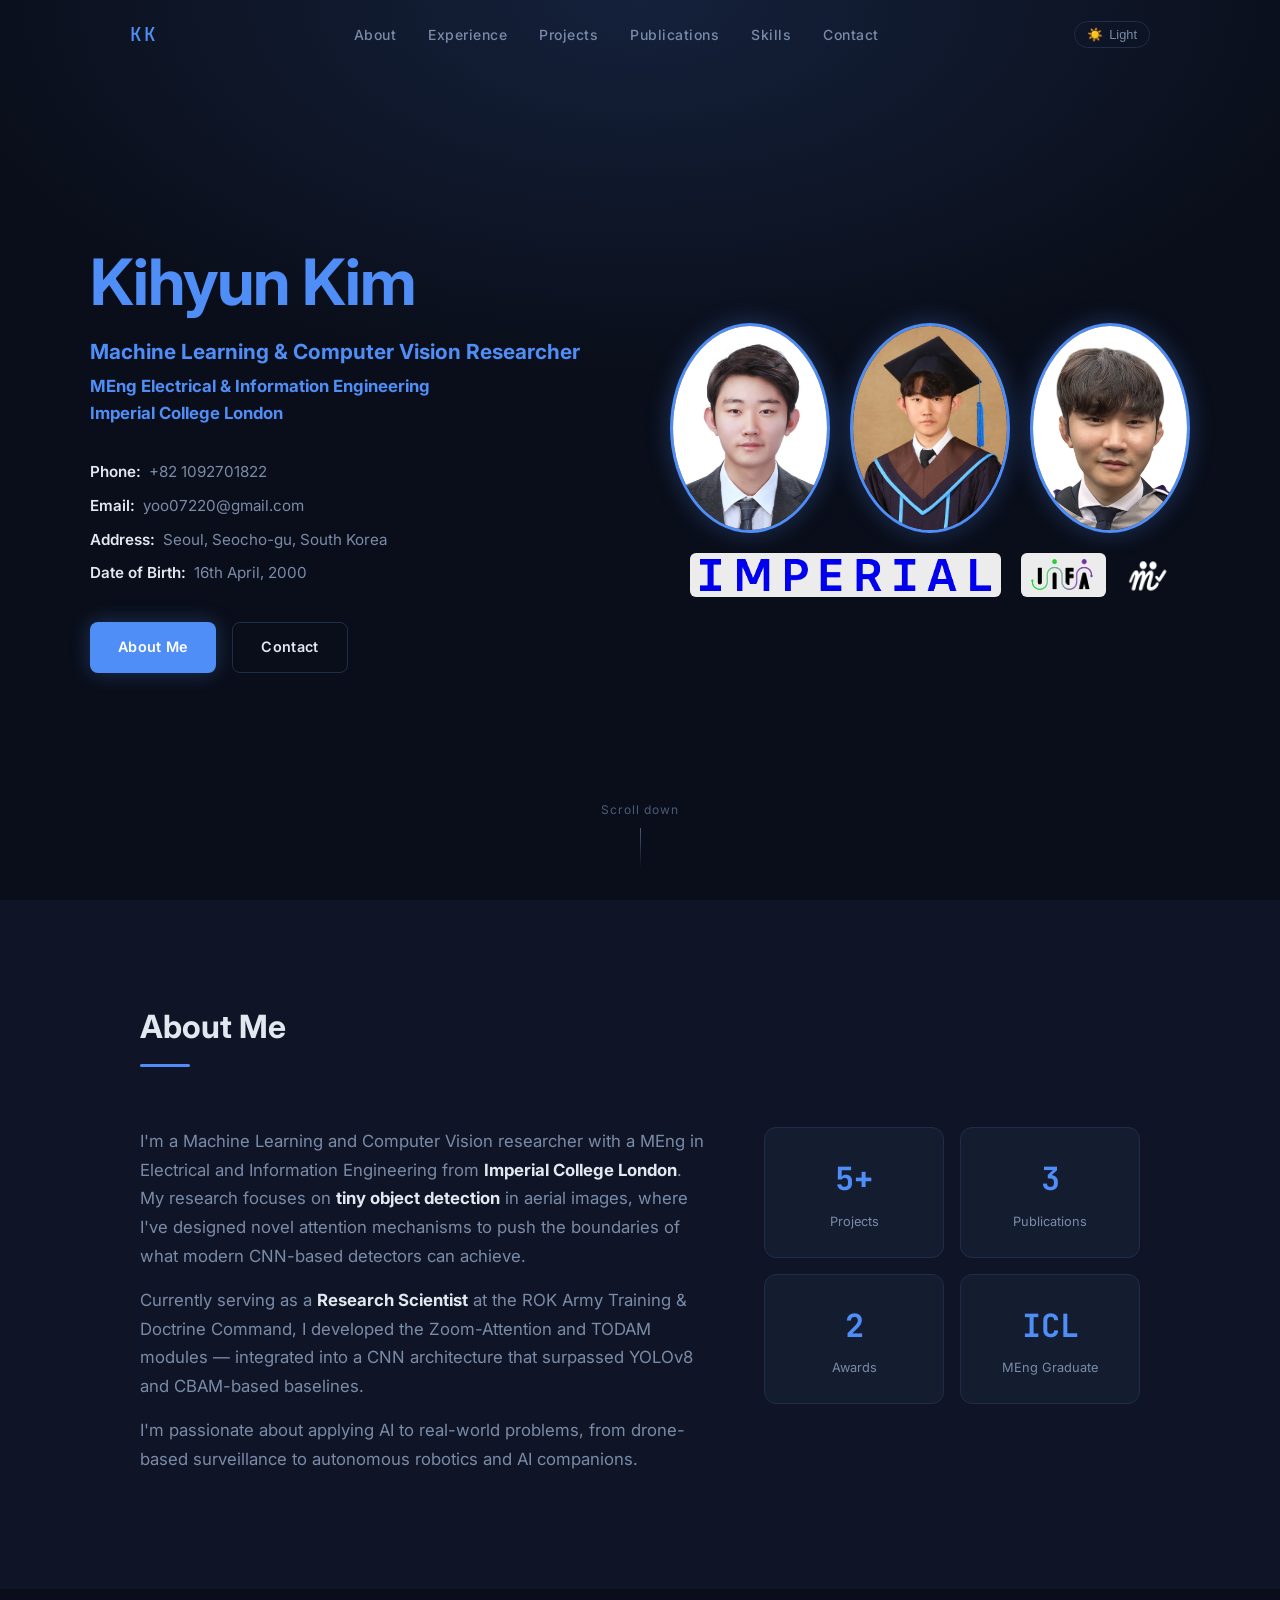
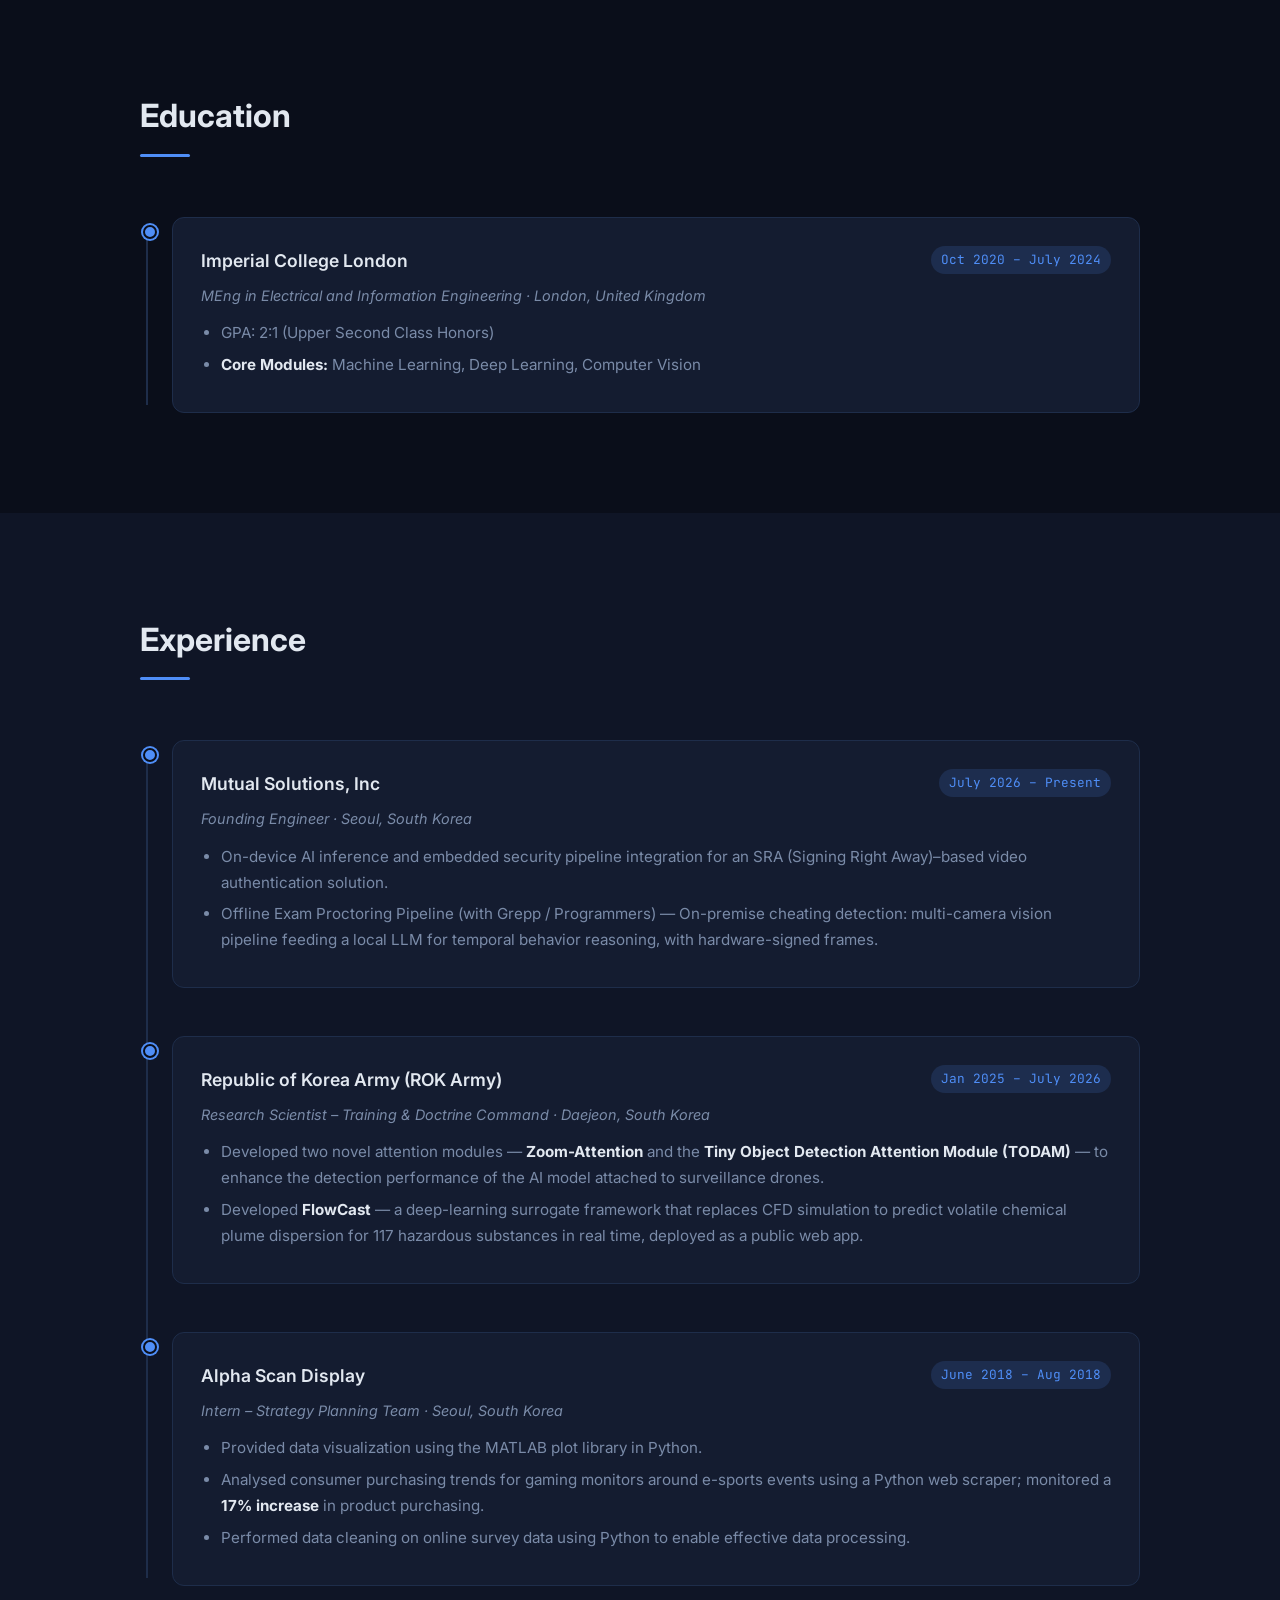
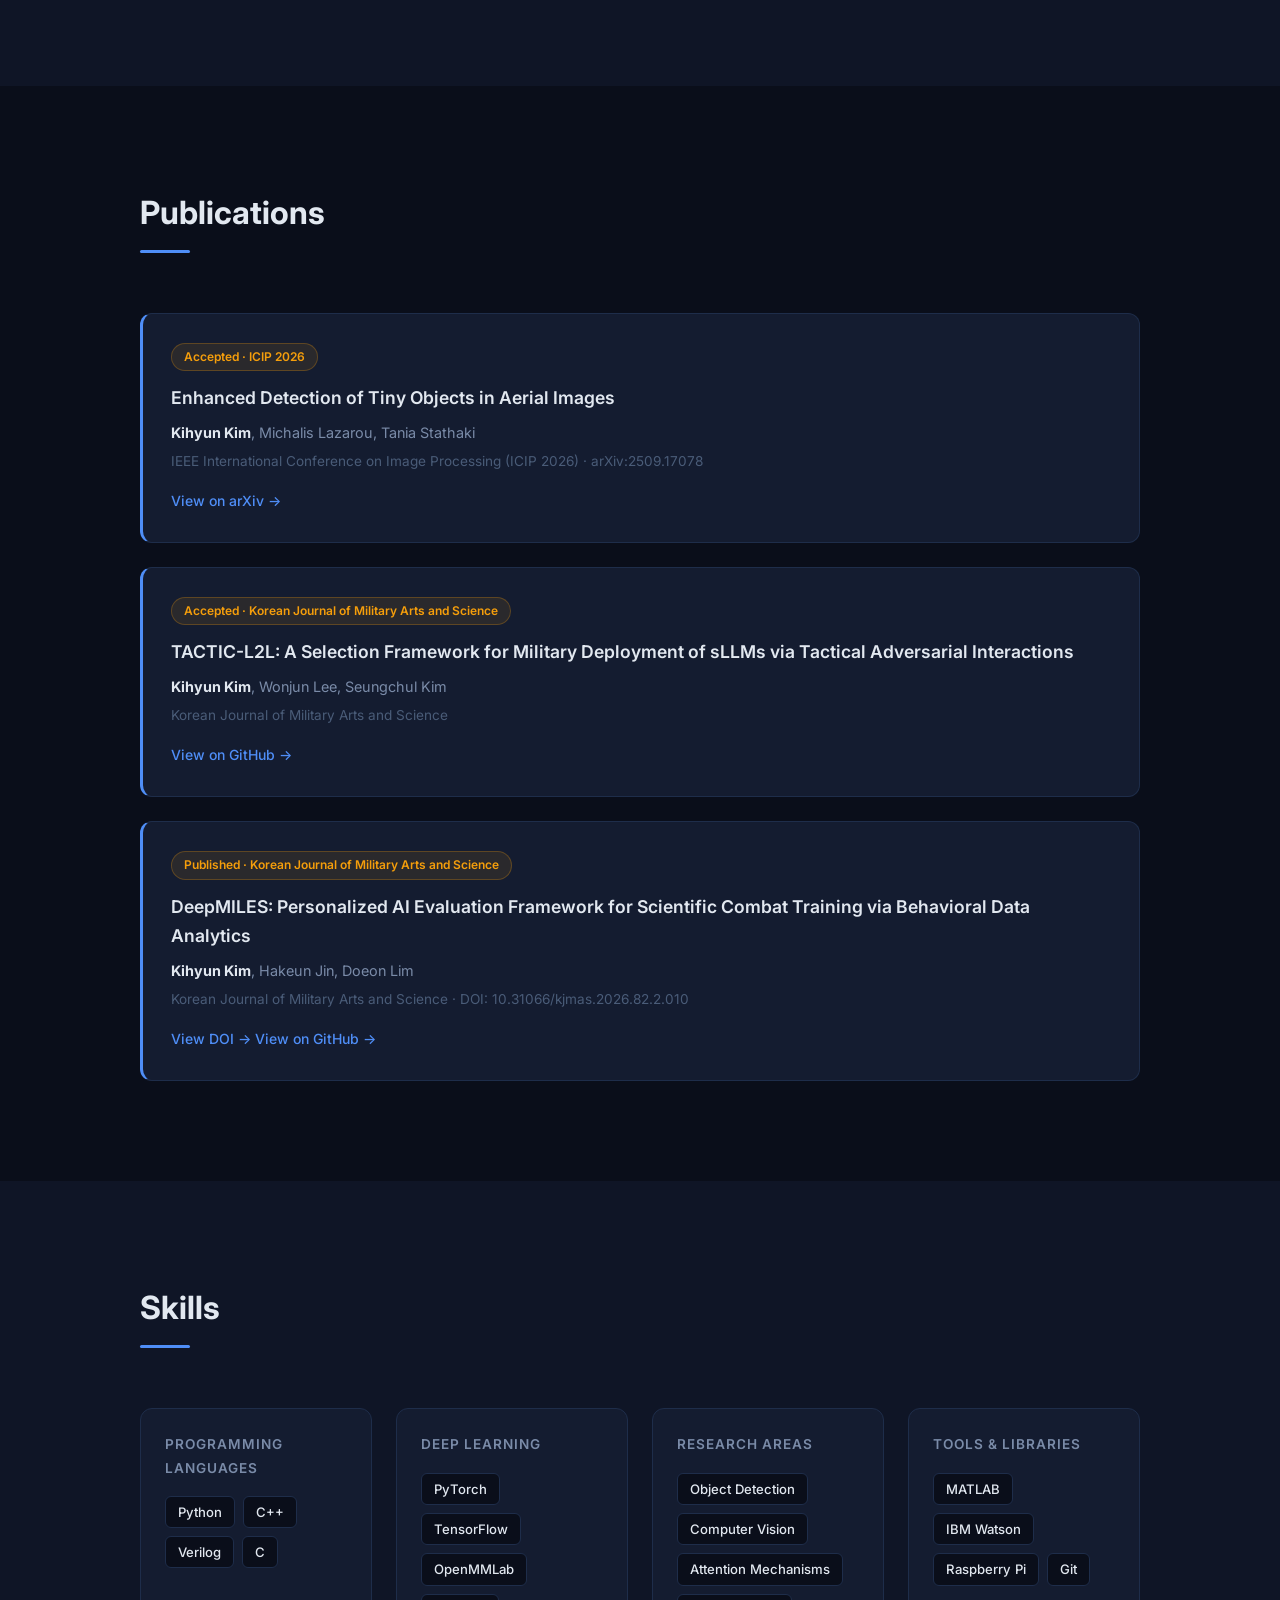
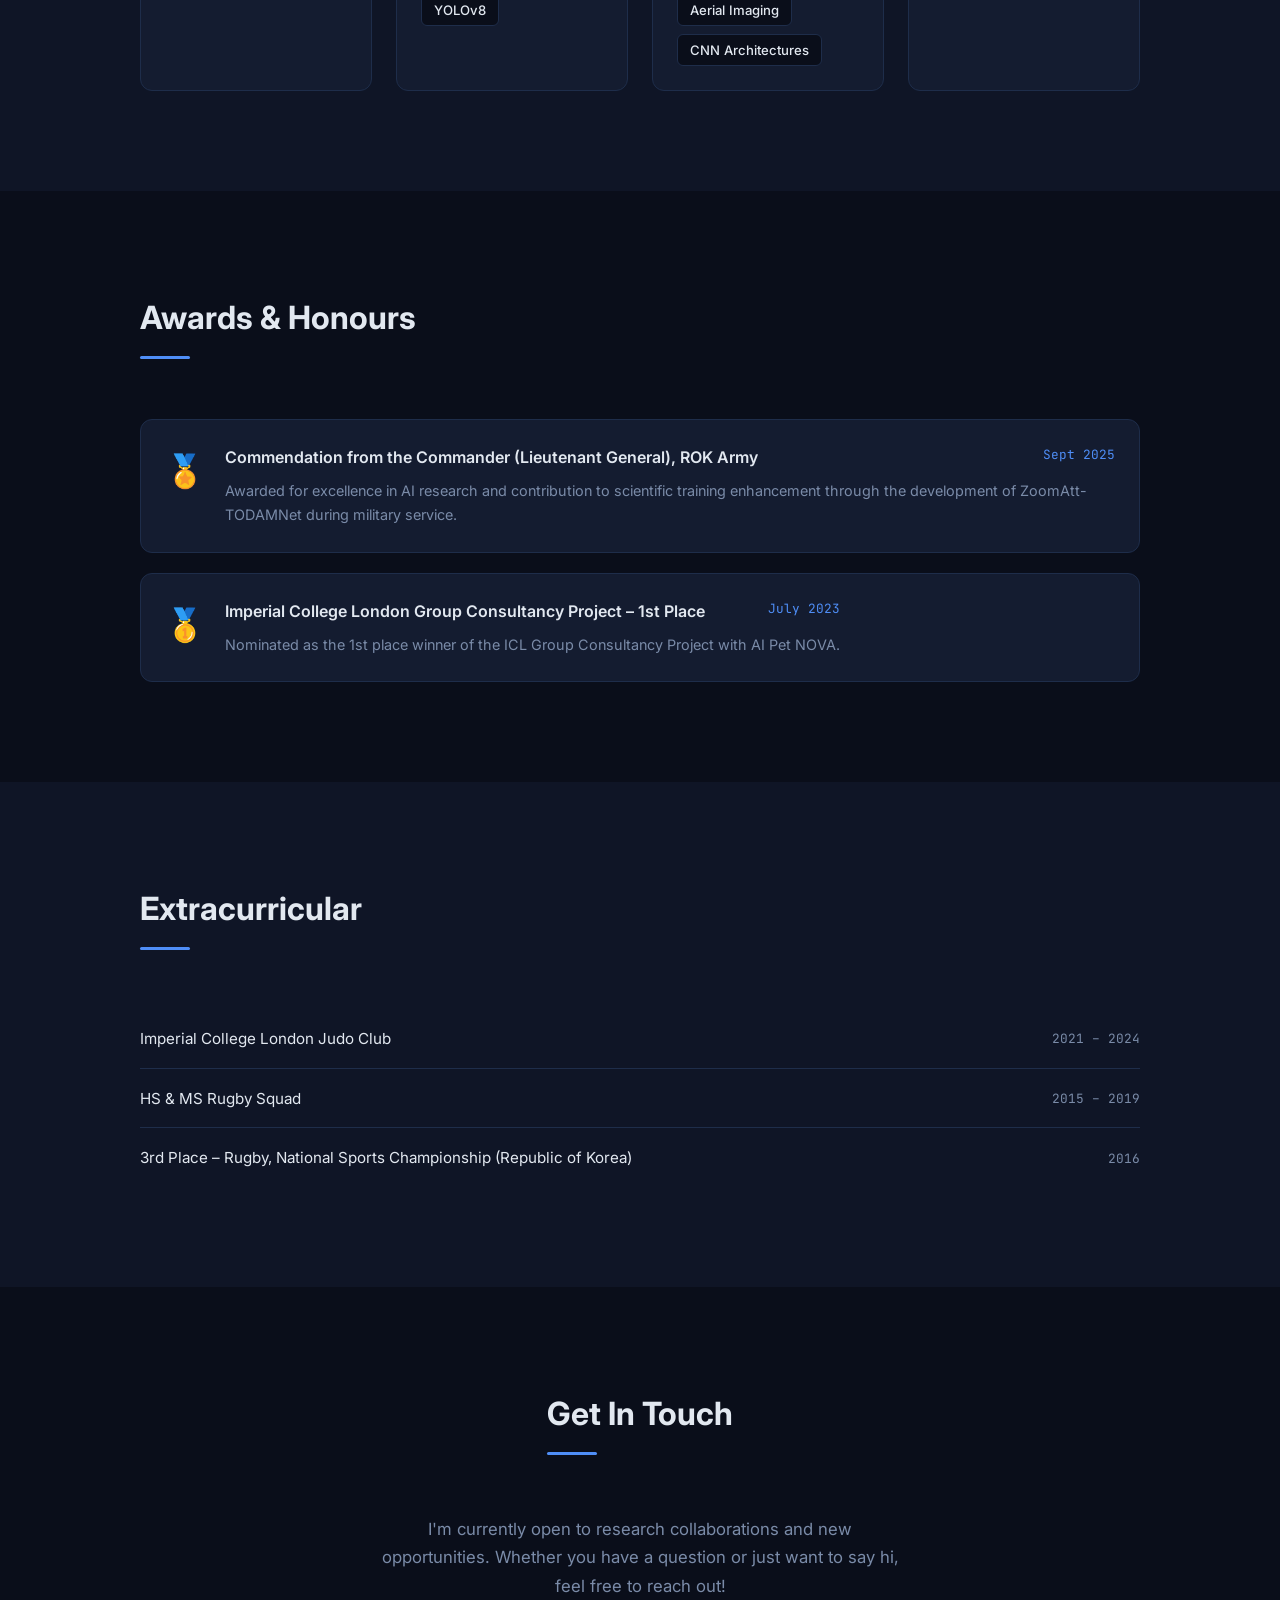
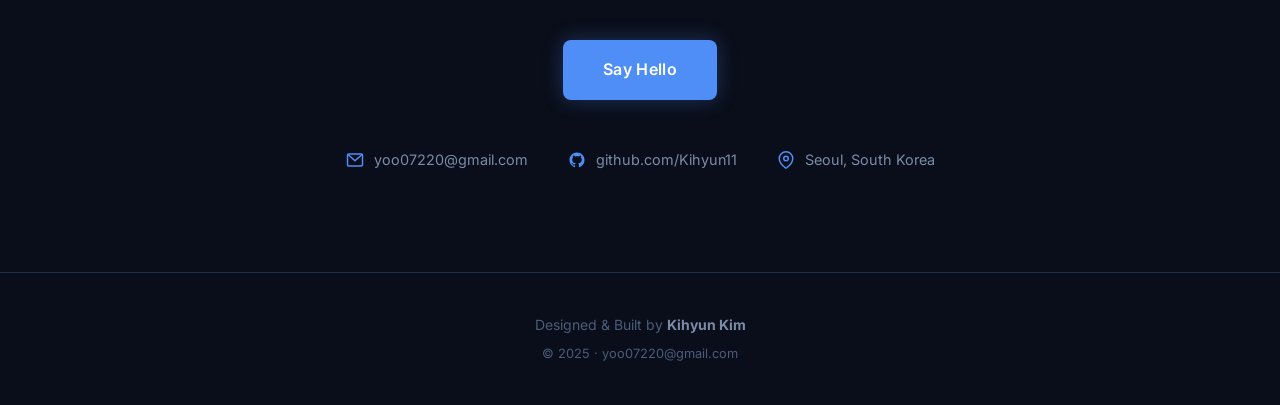
==== commit 204bd4ec: "Update ROK Army experience end date to July 2026 Co-Authored-By: Claude Sonnet 5 <noreply@anthropic." ====
--- a/index.html
+++ b/index.html
@@ -161,7 +161,7 @@
           <div class="timeline-content">
             <div class="timeline-header">
               <h3>Republic of Korea Army (ROK Army)</h3>
-              <span class="timeline-date">Jan 2025 – Present</span>
+              <span class="timeline-date">Jan 2025 – July 2026</span>
             </div>
             <p class="timeline-subtitle">Research Scientist – Training &amp; Doctrine Command · Daejeon, South Korea</p>
             <ul>
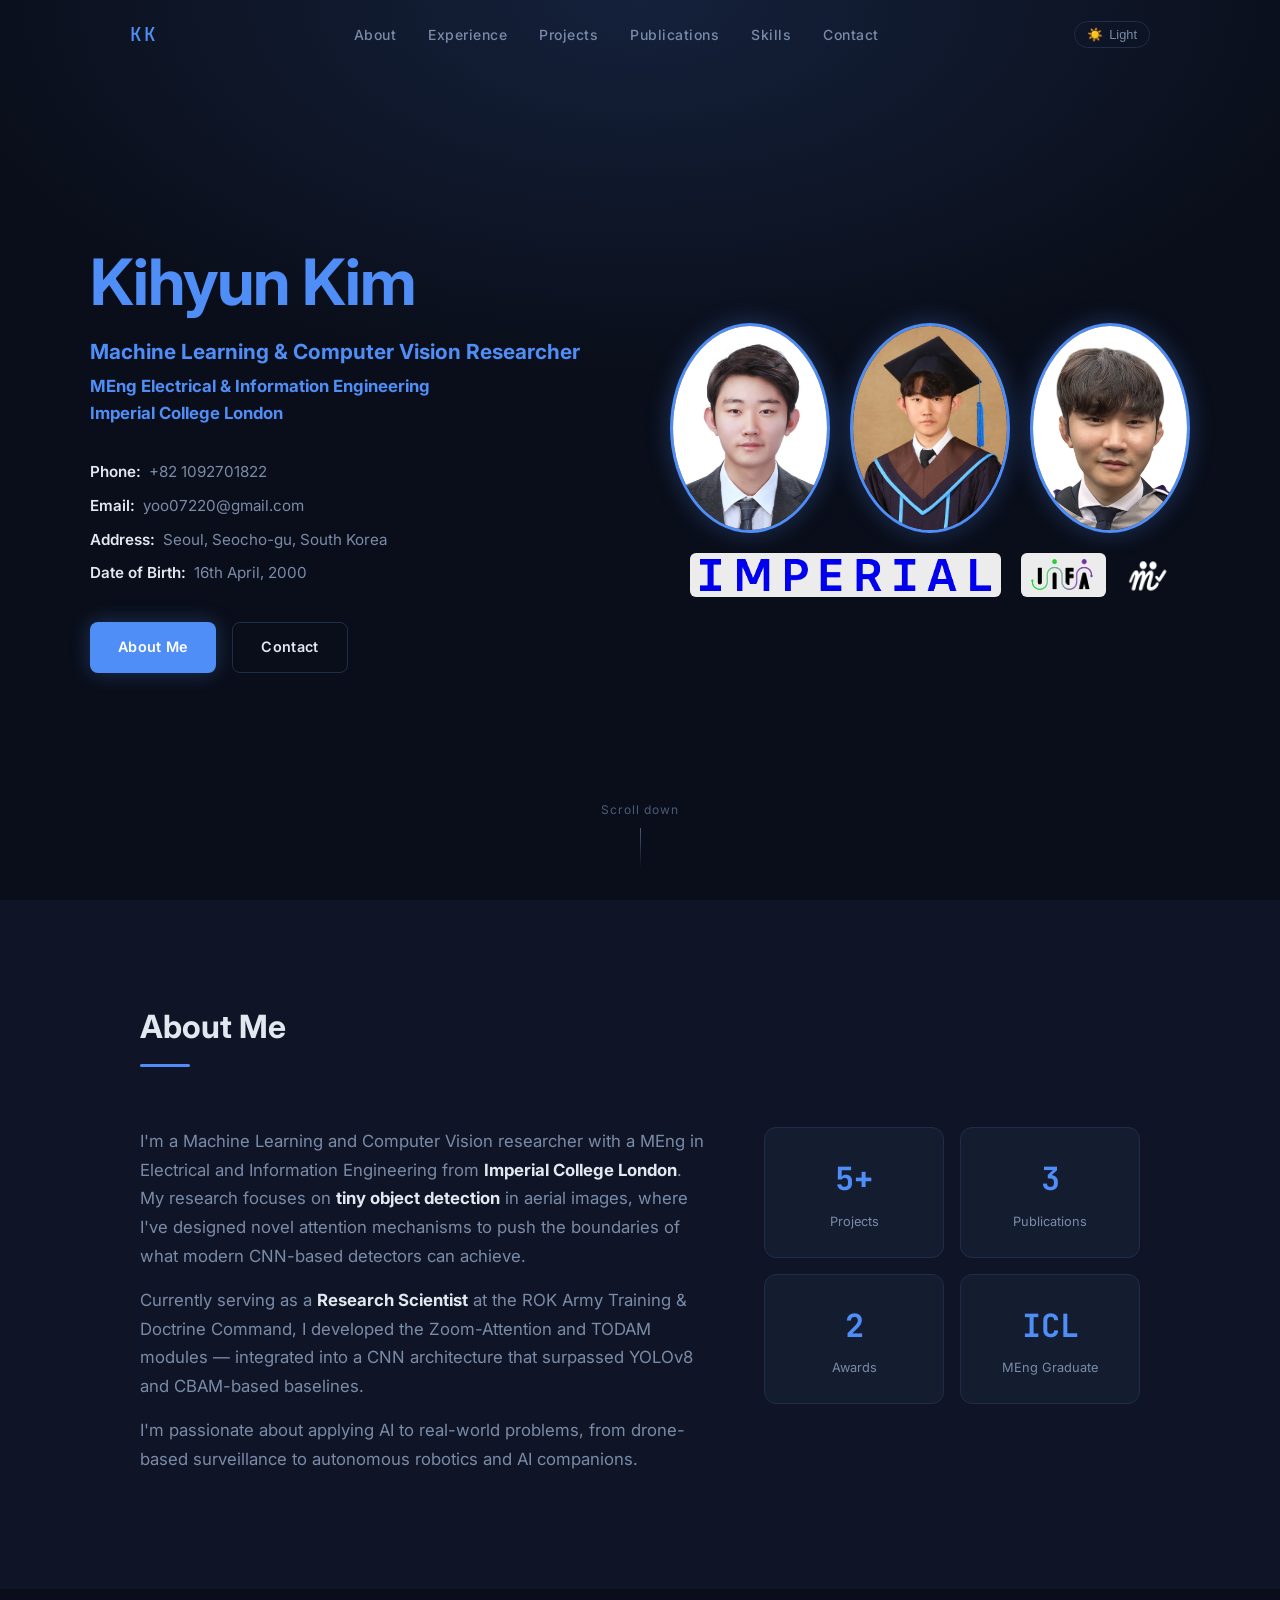
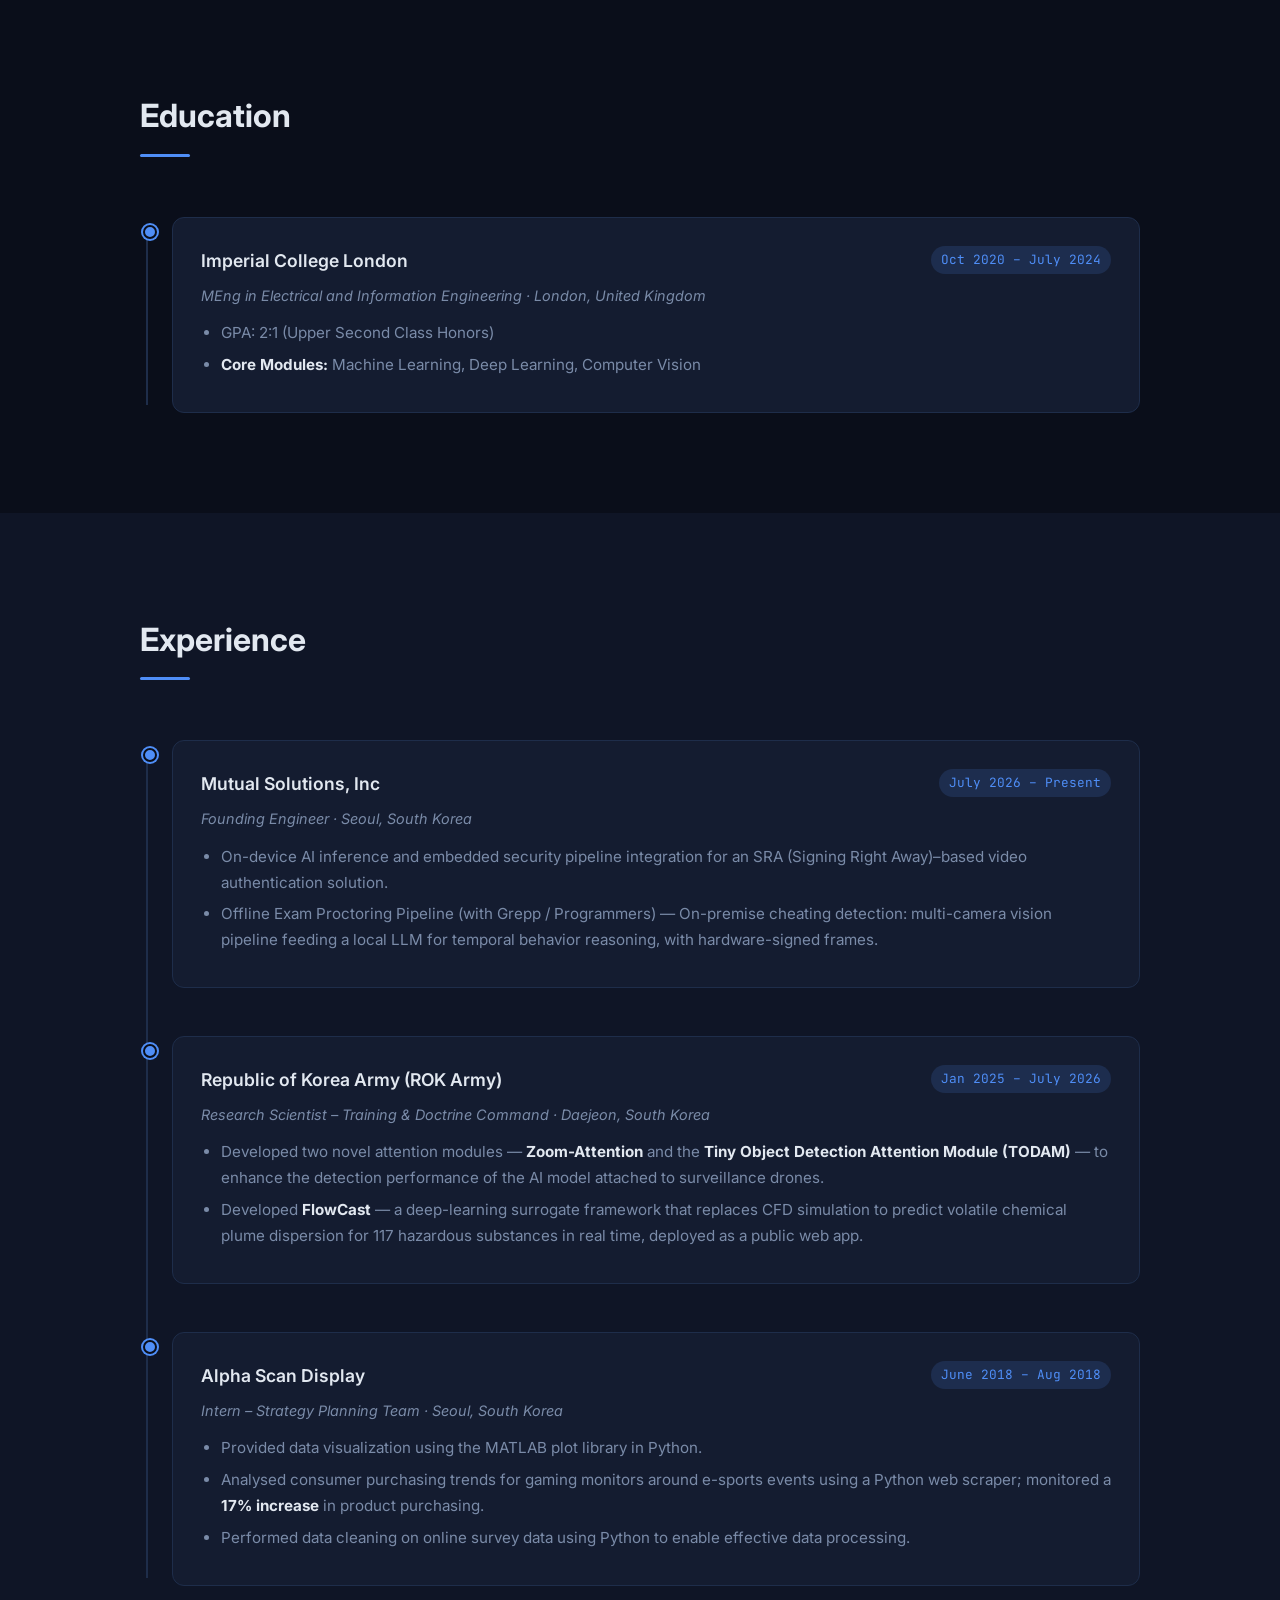
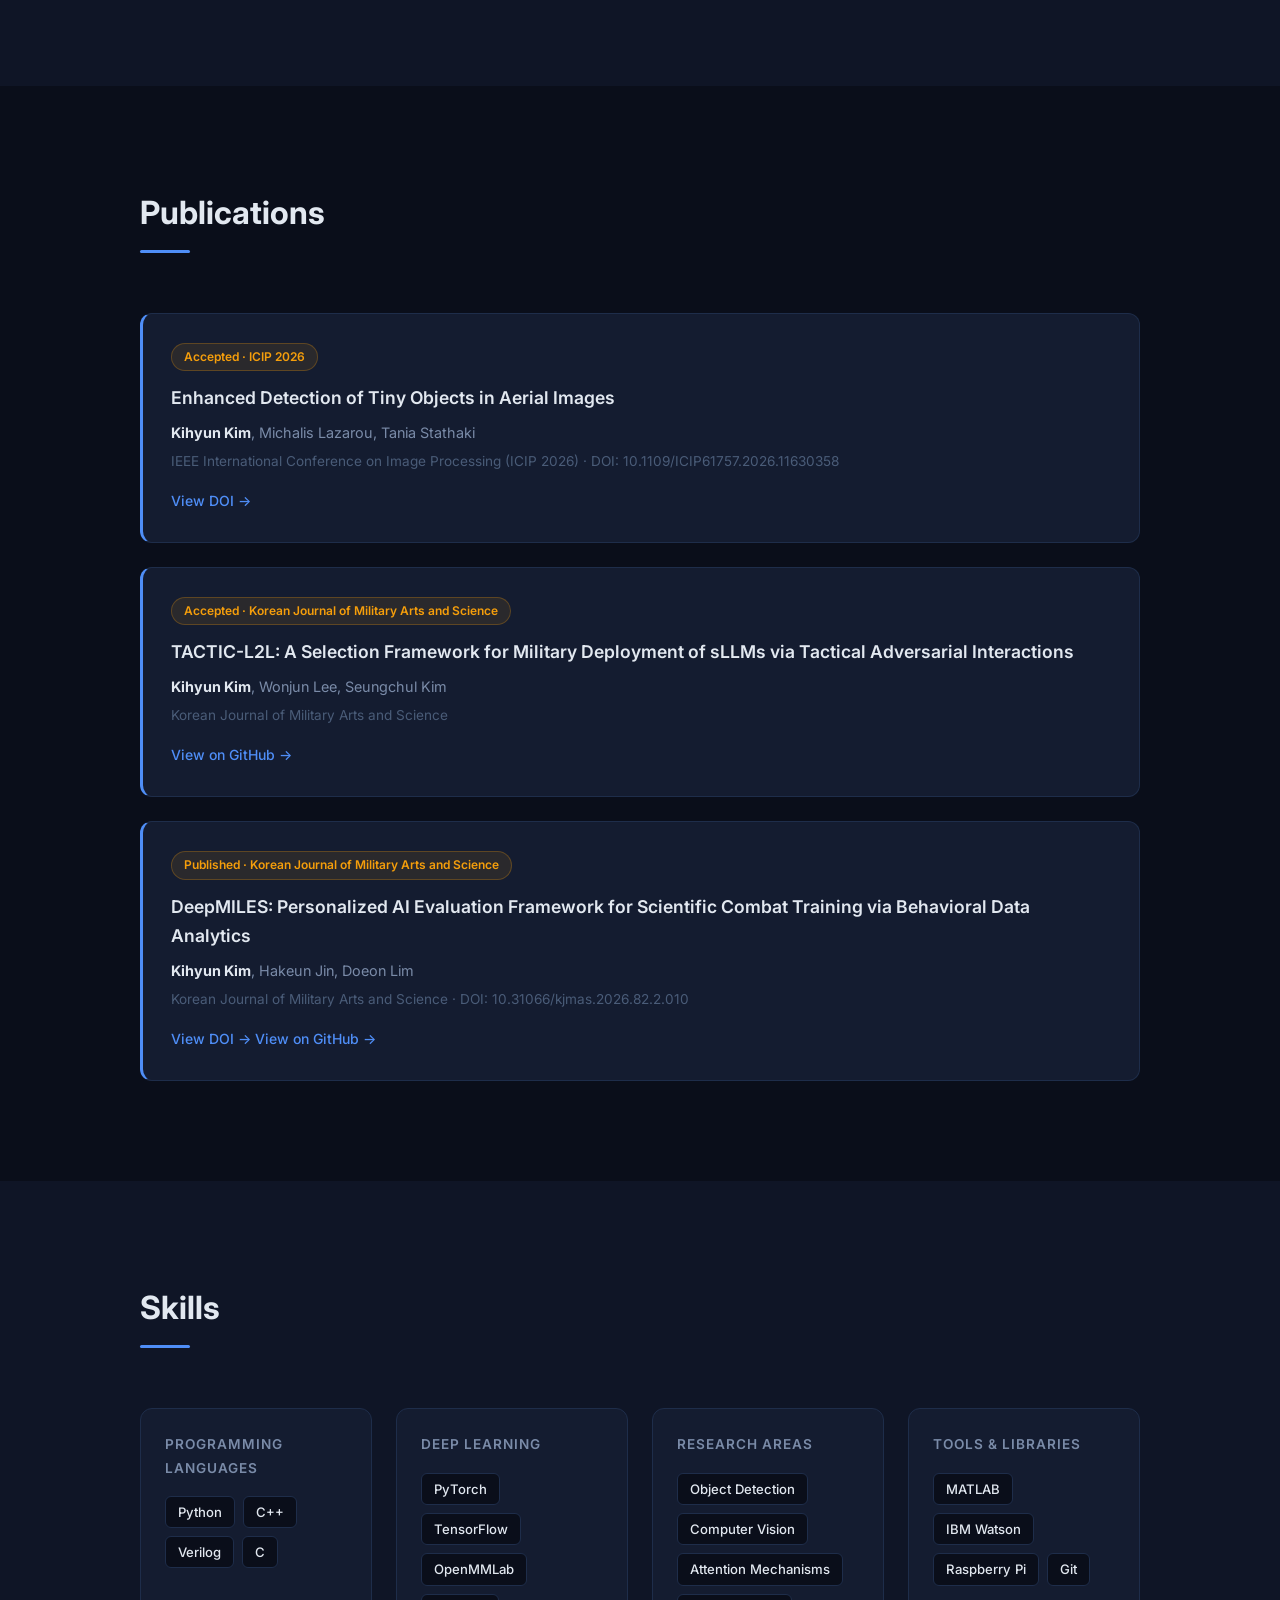
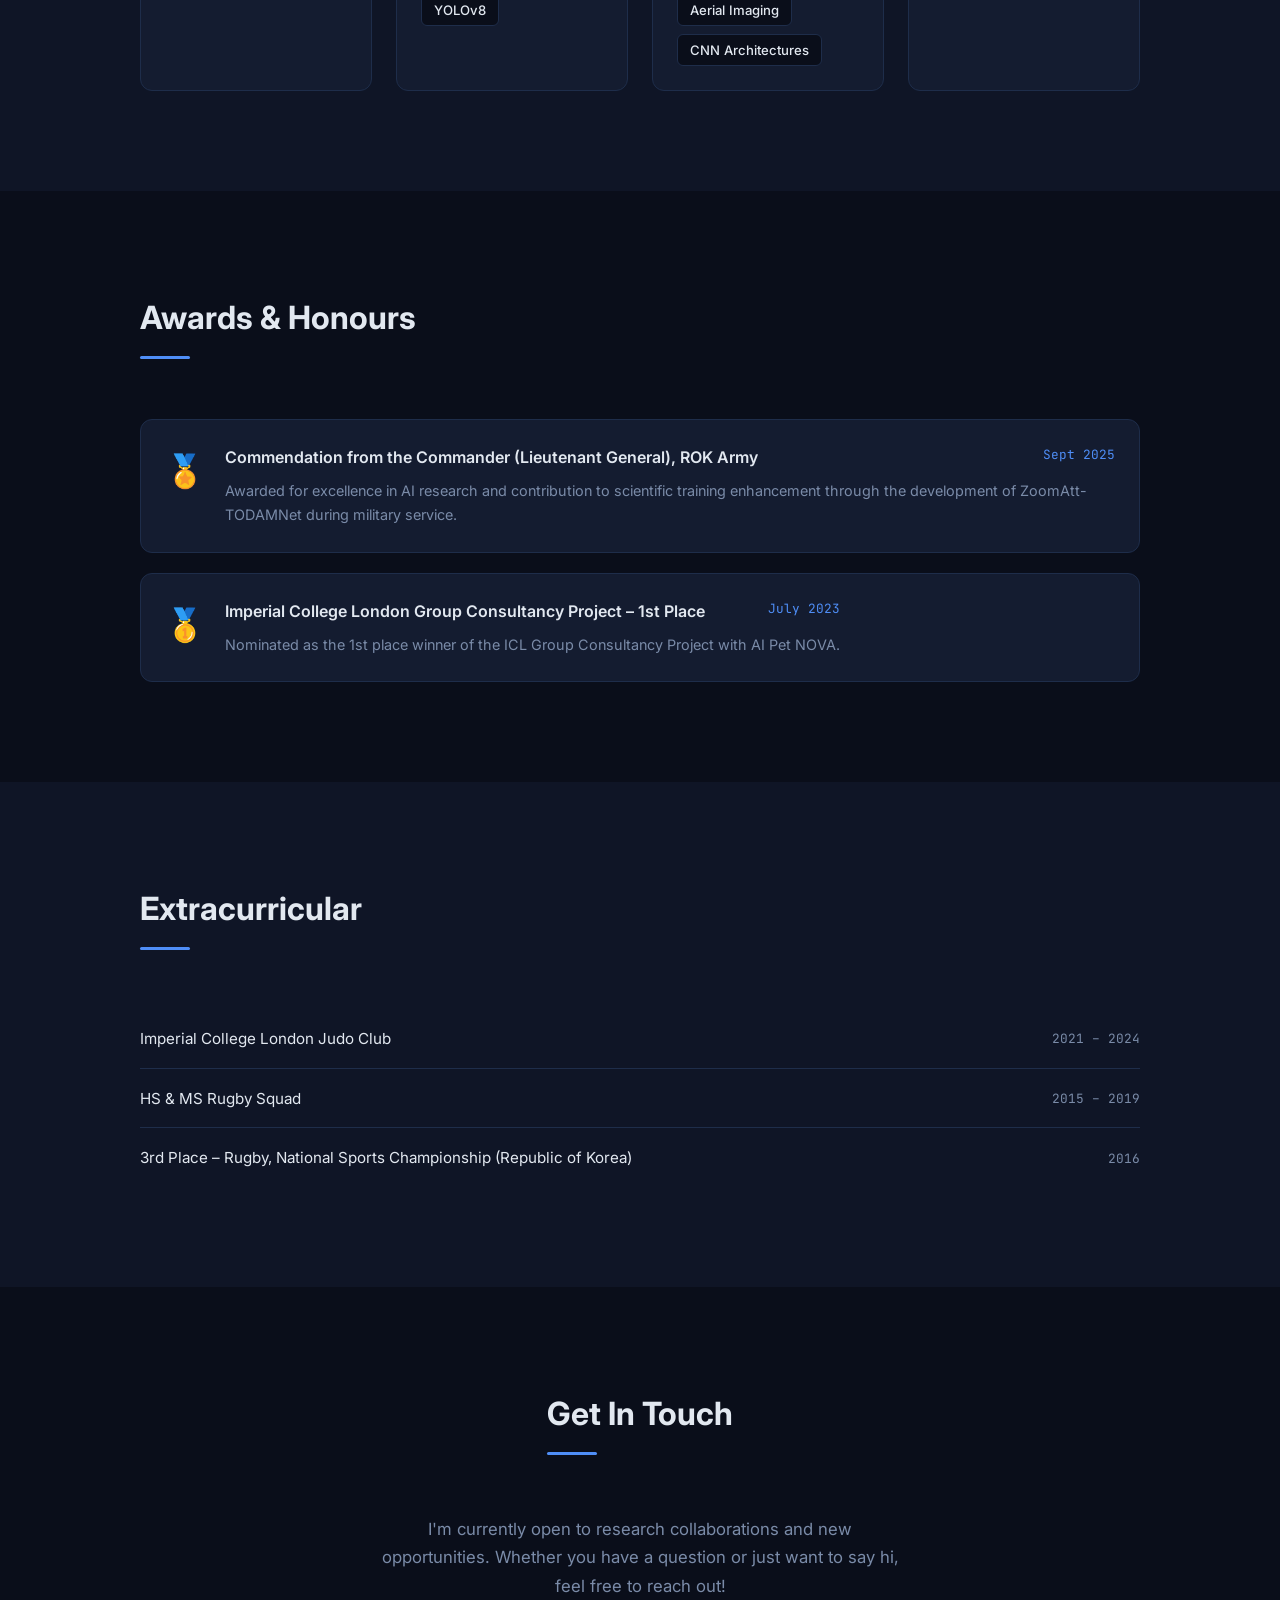
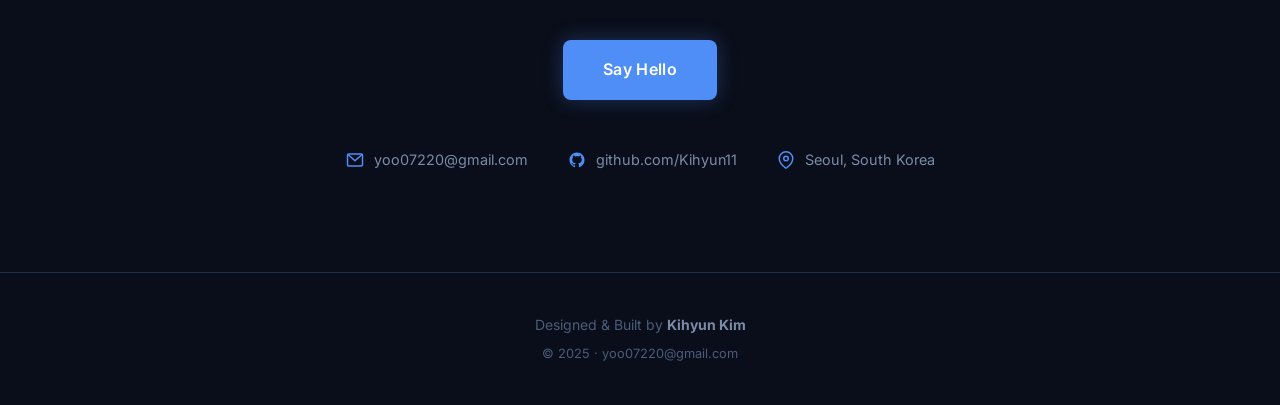
==== commit c186c24e: "Update Enhanced Detection publication with DOI link" ====
--- a/index.html
+++ b/index.html
@@ -200,8 +200,8 @@
           <div class="pub-badge">Accepted · ICIP 2026</div>
           <h3 class="pub-title">Enhanced Detection of Tiny Objects in Aerial Images</h3>
           <p class="pub-authors"><strong>Kihyun Kim</strong>, Michalis Lazarou, Tania Stathaki</p>
-          <p class="pub-venue">IEEE International Conference on Image Processing (ICIP 2026) · arXiv:2509.17078</p>
-          <a href="https://arxiv.org/abs/2509.17078" target="_blank" rel="noopener" class="pub-link">View on arXiv →</a>
+          <p class="pub-venue">IEEE International Conference on Image Processing (ICIP 2026) · DOI: 10.1109/ICIP61757.2026.11630358</p>
+          <a href="https://doi.org/10.1109/ICIP61757.2026.11630358" target="_blank" rel="noopener" class="pub-link">View DOI →</a>
         </div>
         <div class="pub-card">
           <div class="pub-badge">Accepted · Korean Journal of Military Arts and Science</div>
